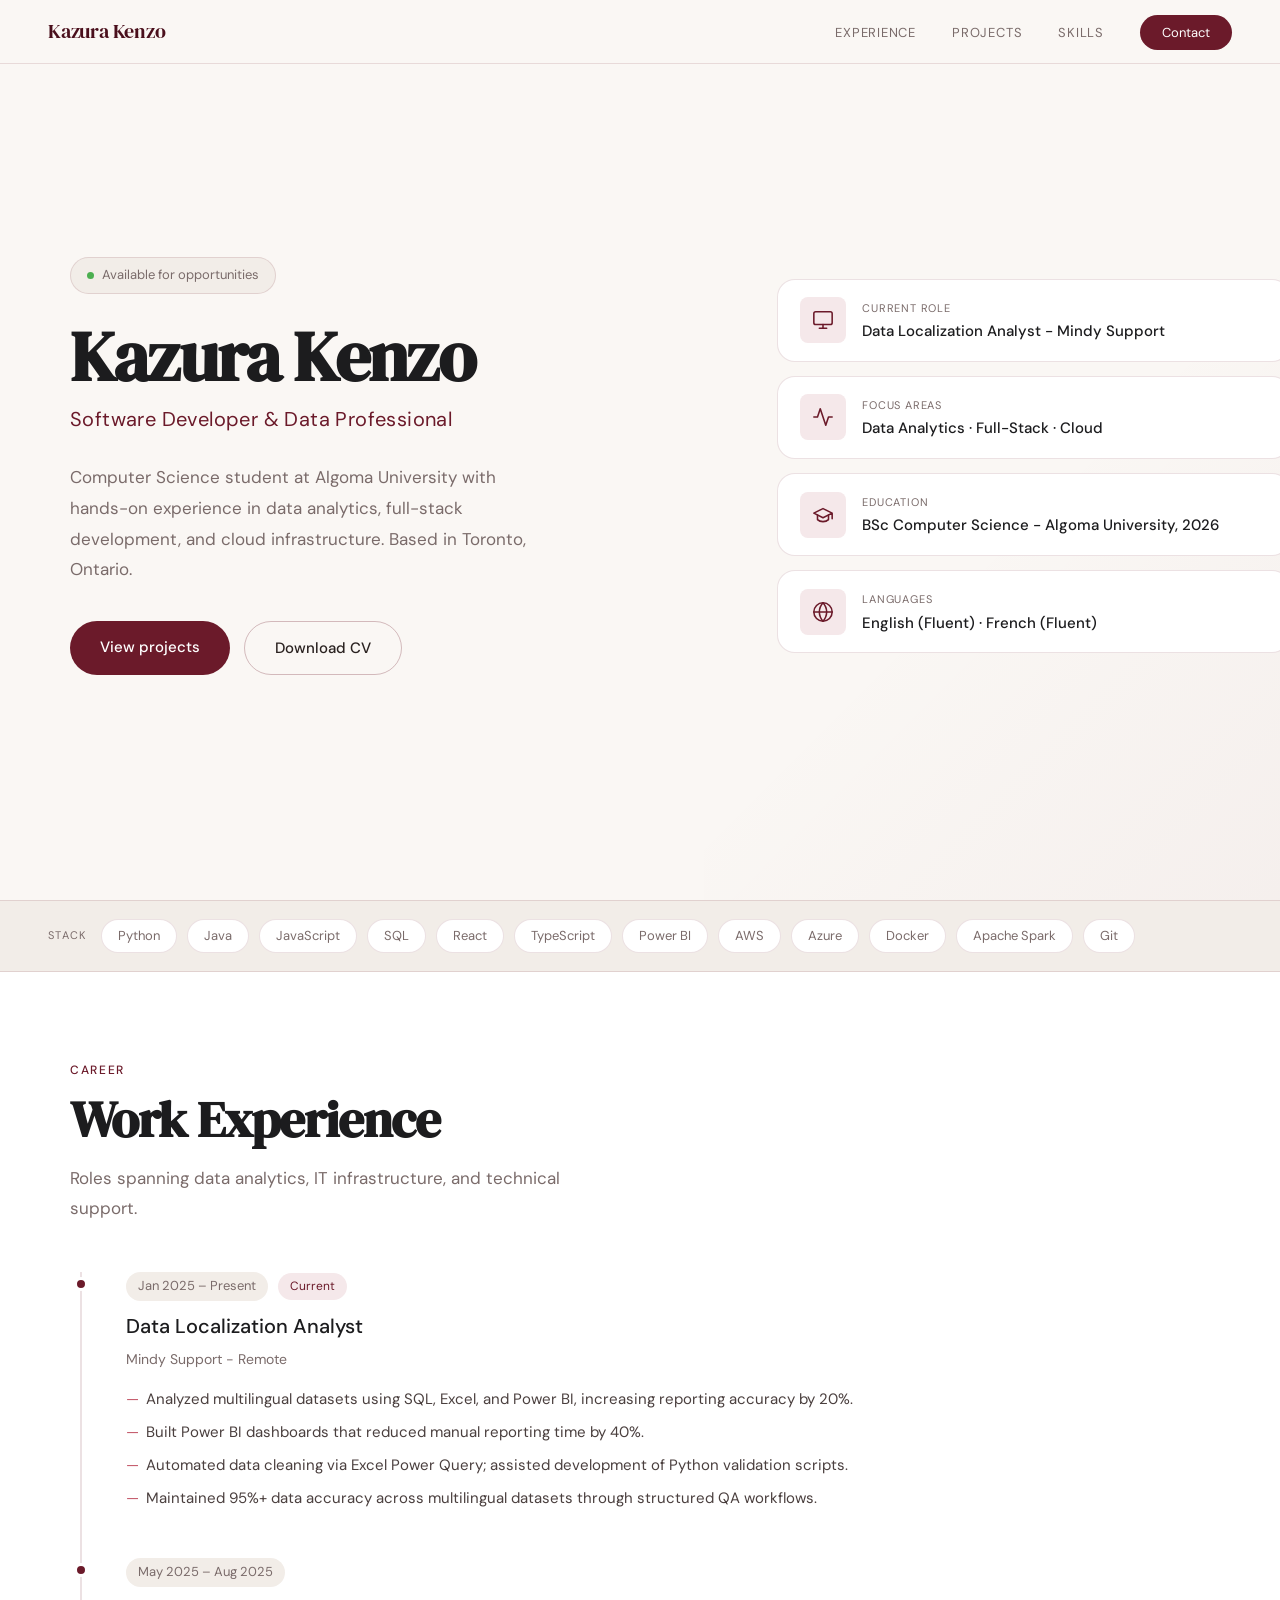
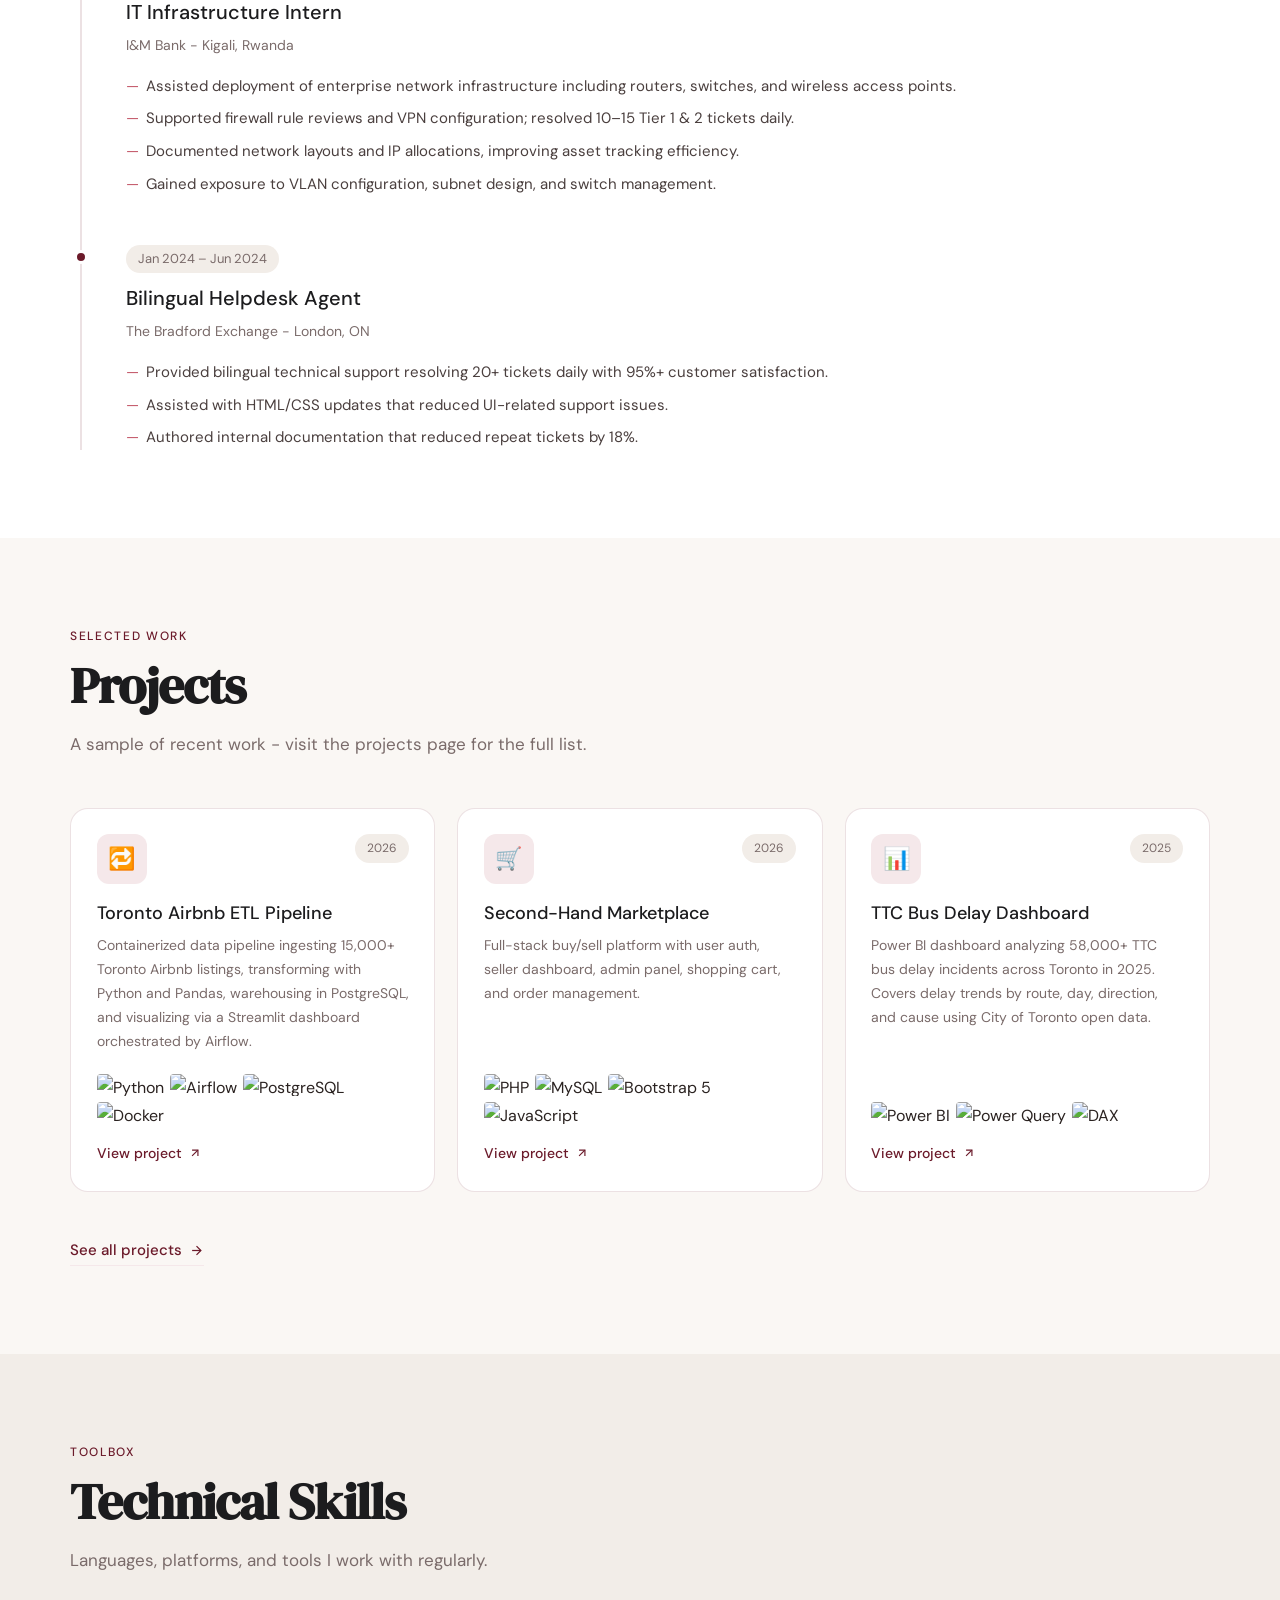
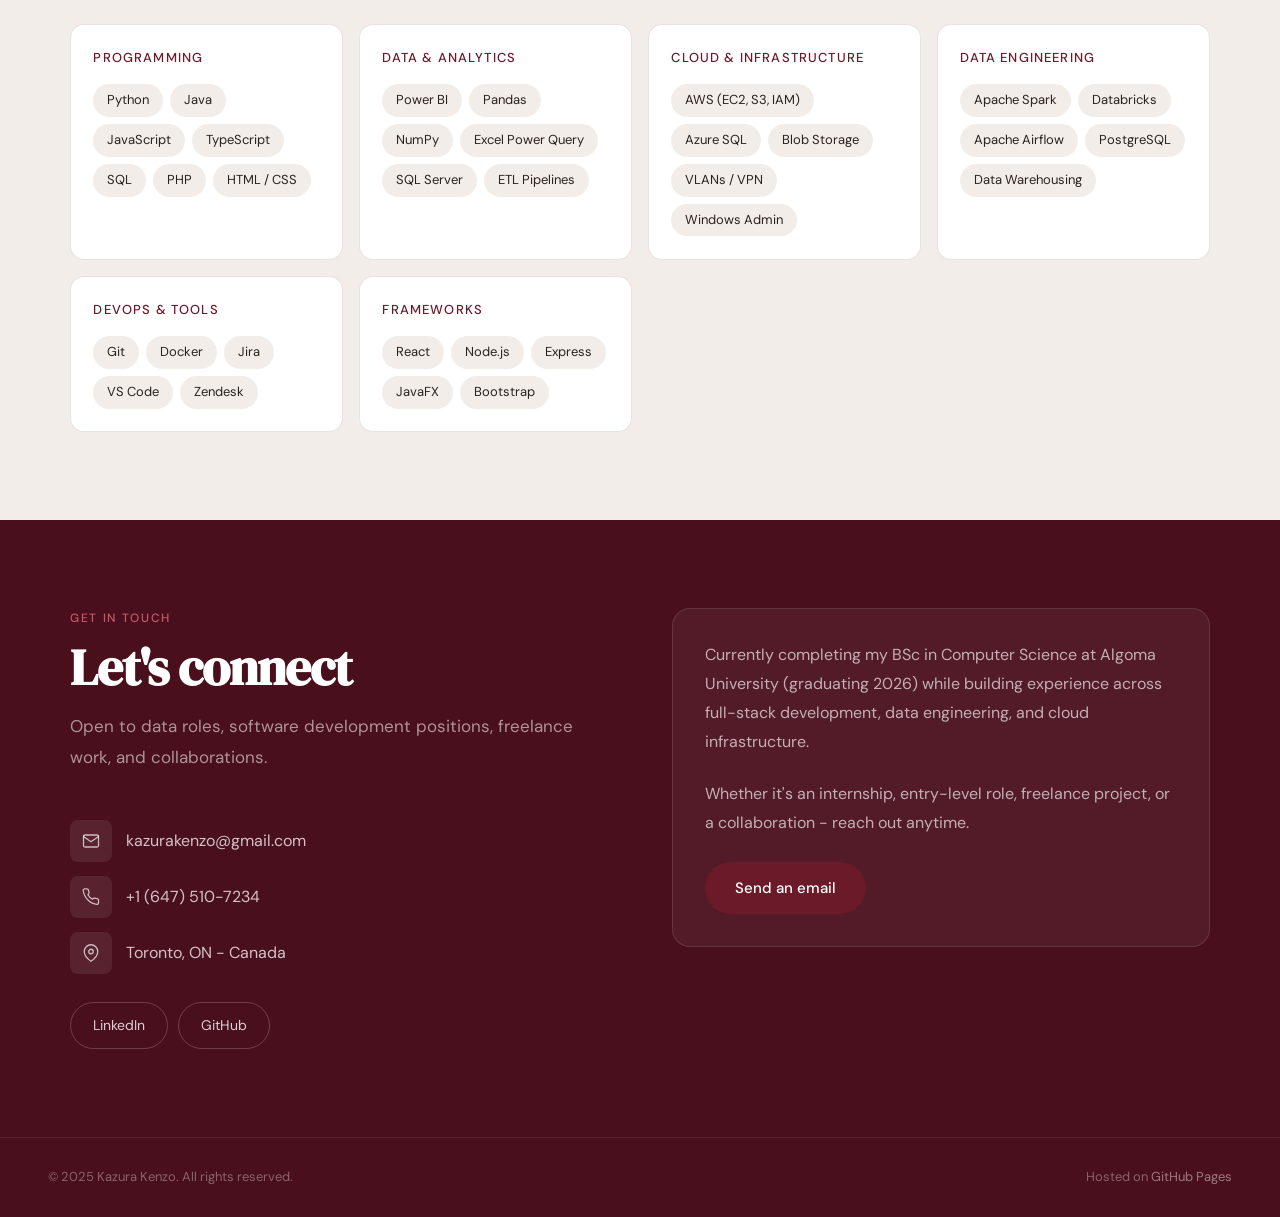
==== index.html @ 636c9576 "Update on Index and Projects" ====
<!DOCTYPE html>
<html lang="en">
<head>
  <meta charset="UTF-8" />
  <meta name="viewport" content="width=device-width, initial-scale=1.0" />
  <meta name="description" content="Kazura Kenzo - Software Developer and Data Professional based in Toronto." />
  <title>Kazura Kenzo</title>
  <link rel="icon" type="image/x-icon" href="favicon.ico" />
  <link rel="preconnect" href="https://fonts.googleapis.com" />
  <link rel="preconnect" href="https://fonts.gstatic.com" crossorigin />
  <link href="https://fonts.googleapis.com/css2?family=DM+Serif+Display:ital@0;1&family=DM+Sans:wght@300;400;500&display=swap" rel="stylesheet" />
  <link rel="stylesheet" href="assets/css/style.css" />
  <style>
    .badge-tags { display: flex; gap: 6px; flex-wrap: wrap; margin-bottom: 1.1rem; }
    .badge-tags img { height: 22px; border-radius: 4px; }
  </style>
</head>
<body>

  <!-- NAV -->
  <nav>
    <a href="index.html" class="nav-logo">Kazura Kenzo</a>
    <ul class="nav-links">
      <li><a href="#experience">Experience</a></li>
      <li><a href="projects.html">Projects</a></li>
      <li><a href="#skills">Skills</a></li>
      <li><a href="#contact" class="nav-cta">Contact</a></li>
    </ul>
  </nav>

  <!-- HERO -->
  <section id="hero">
    <div class="hero-bg-accent"></div>
    <div class="hero-grid">

      <div class="hero-left">
        <div class="hero-availability">
          <span class="hero-availability-dot"></span>
          Available for opportunities
        </div>

        <h1 class="hero-name">Kazura Kenzo</h1>
        <p class="hero-title-line">Software Developer &amp; Data Professional</p>

        <p class="hero-bio">
          Computer Science student at Algoma University with hands-on experience in
          data analytics, full-stack development, and cloud infrastructure.
          Based in Toronto, Ontario.
        </p>

        <div class="hero-actions">
          <a href="projects.html" class="btn btn-primary">View projects</a>
          <a href="assets/Kenzo's CV.pdf" class="btn btn-ghost" download>Download CV</a>
        </div>
      </div>

      <div class="hero-right">
        <div class="info-card fade-up">
          <div class="info-card-icon">
            <svg viewBox="0 0 24 24"><rect x="2" y="3" width="20" height="14" rx="2"/><line x1="8" y1="21" x2="16" y2="21"/><line x1="12" y1="17" x2="12" y2="21"/></svg>
          </div>
          <div>
            <div class="info-card-label">Current role</div>
            <div class="info-card-value">Data Localization Analyst - Mindy Support</div>
          </div>
        </div>

        <div class="info-card fade-up" style="transition-delay:0.1s">
          <div class="info-card-icon">
            <svg viewBox="0 0 24 24"><path d="M22 12h-4l-3 9L9 3l-3 9H2"/></svg>
          </div>
          <div>
            <div class="info-card-label">Focus areas</div>
            <div class="info-card-value">Data Analytics · Full-Stack · Cloud</div>
          </div>
        </div>

        <div class="info-card fade-up" style="transition-delay:0.2s">
          <div class="info-card-icon">
            <svg viewBox="0 0 24 24"><path d="M22 10v6M2 10l10-5 10 5-10 5z"/><path d="M6 12v5c3 3 9 3 12 0v-5"/></svg>
          </div>
          <div>
            <div class="info-card-label">Education</div>
            <div class="info-card-value">BSc Computer Science - Algoma University, 2026</div>
          </div>
        </div>

        <div class="info-card fade-up" style="transition-delay:0.3s">
          <div class="info-card-icon">
            <svg viewBox="0 0 24 24"><circle cx="12" cy="12" r="10"/><line x1="2" y1="12" x2="22" y2="12"/><path d="M12 2a15.3 15.3 0 0 1 4 10 15.3 15.3 0 0 1-4 10 15.3 15.3 0 0 1-4-10 15.3 15.3 0 0 1 4-10z"/></svg>
          </div>
          <div>
            <div class="info-card-label">Languages</div>
            <div class="info-card-value">English (Fluent) · French (Fluent)</div>
          </div>
        </div>
      </div>

    </div>
  </section>

  <!-- STACK STRIP -->
  <div class="stack-strip">
    <span class="strip-label">Stack</span>
    <span class="pill">Python</span>
    <span class="pill">Java</span>
    <span class="pill">JavaScript</span>
    <span class="pill">SQL</span>
    <span class="pill">React</span>
    <span class="pill">TypeScript</span>
    <span class="pill">Power BI</span>
    <span class="pill">AWS</span>
    <span class="pill">Azure</span>
    <span class="pill">Docker</span>
    <span class="pill">Apache Spark</span>
    <span class="pill">Git</span>
  </div>

  <!-- EXPERIENCE -->
  <section id="experience">
    <div class="section-inner">
      <div class="section-eyebrow fade-up">Career</div>
      <h2 class="section-heading fade-up">Work Experience</h2>
      <p class="section-sub fade-up">Roles spanning data analytics, IT infrastructure, and technical support.</p>

      <div class="exp-list">

        <div class="exp-item fade-up">
          <div class="exp-dot"></div>
          <div class="exp-meta">
            <span class="exp-date">Jan 2025 – Present</span>
            <span class="exp-badge">Current</span>
          </div>
          <div class="exp-role">Data Localization Analyst</div>
          <div class="exp-company">Mindy Support - Remote</div>
          <ul class="exp-bullets">
            <li>Analyzed multilingual datasets using SQL, Excel, and Power BI, increasing reporting accuracy by 20%.</li>
            <li>Built Power BI dashboards that reduced manual reporting time by 40%.</li>
            <li>Automated data cleaning via Excel Power Query; assisted development of Python validation scripts.</li>
            <li>Maintained 95%+ data accuracy across multilingual datasets through structured QA workflows.</li>
          </ul>
        </div>

        <div class="exp-item fade-up">
          <div class="exp-dot"></div>
          <div class="exp-meta">
            <span class="exp-date">May 2025 – Aug 2025</span>
          </div>
          <div class="exp-role">IT Infrastructure Intern</div>
          <div class="exp-company">I&amp;M Bank - Kigali, Rwanda</div>
          <ul class="exp-bullets">
            <li>Assisted deployment of enterprise network infrastructure including routers, switches, and wireless access points.</li>
            <li>Supported firewall rule reviews and VPN configuration; resolved 10–15 Tier 1 &amp; 2 tickets daily.</li>
            <li>Documented network layouts and IP allocations, improving asset tracking efficiency.</li>
            <li>Gained exposure to VLAN configuration, subnet design, and switch management.</li>
          </ul>
        </div>

        <div class="exp-item fade-up">
          <div class="exp-dot"></div>
          <div class="exp-meta">
            <span class="exp-date">Jan 2024 – Jun 2024</span>
          </div>
          <div class="exp-role">Bilingual Helpdesk Agent</div>
          <div class="exp-company">The Bradford Exchange - London, ON</div>
          <ul class="exp-bullets">
            <li>Provided bilingual technical support resolving 20+ tickets daily with 95%+ customer satisfaction.</li>
            <li>Assisted with HTML/CSS updates that reduced UI-related support issues.</li>
            <li>Authored internal documentation that reduced repeat tickets by 18%.</li>
          </ul>
        </div>

      </div>
    </div>
  </section>

  <!-- PROJECTS PREVIEW -->
  <section class="projects-preview">
    <div class="section-inner">
      <div class="section-eyebrow fade-up">Selected work</div>
      <h2 class="section-heading fade-up">Projects</h2>
      <p class="section-sub fade-up">A sample of recent work - visit the projects page for the full list.</p>

      <div class="projects-grid">

        <!-- ETL Pipeline -->
        <a href="projects.html#etl" class="project-card fade-up" style="transition-delay:0.04s">
          <div class="card-top">
            <div class="card-type-icon">🔁</div>
            <span class="card-date-badge">2026</span>
          </div>
          <div class="card-title">Toronto Airbnb ETL Pipeline</div>
          <div class="card-desc">Containerized data pipeline ingesting 15,000+ Toronto Airbnb listings, transforming with Python and Pandas, warehousing in PostgreSQL, and visualizing via a Streamlit dashboard orchestrated by Airflow.</div>
          <div class="badge-tags">
            <img src="https://img.shields.io/badge/Python-3776AB?style=flat-square&logo=python&logoColor=white" alt="Python"/>
            <img src="https://img.shields.io/badge/Airflow-017CEE?style=flat-square&logo=apacheairflow&logoColor=white" alt="Airflow"/>
            <img src="https://img.shields.io/badge/PostgreSQL-4169E1?style=flat-square&logo=postgresql&logoColor=white" alt="PostgreSQL"/>
            <img src="https://img.shields.io/badge/Docker-2496ED?style=flat-square&logo=docker&logoColor=white" alt="Docker"/>
          </div>
          <span class="card-link">View project <svg viewBox="0 0 24 24"><line x1="7" y1="17" x2="17" y2="7"/><polyline points="7 7 17 7 17 17"/></svg></span>
        </a>

        <!-- Second-Hand Marketplace -->
        <a href="projects.html#marketplace" class="project-card fade-up" style="transition-delay:0.12s">
          <div class="card-top">
            <div class="card-type-icon">🛒</div>
            <span class="card-date-badge">2026</span>
          </div>
          <div class="card-title">Second-Hand Marketplace</div>
          <div class="card-desc">Full-stack buy/sell platform with user auth, seller dashboard, admin panel, shopping cart, and order management.</div>
          <div class="badge-tags">
            <img src="https://img.shields.io/badge/PHP-777BB4?style=flat-square&logo=php&logoColor=white" alt="PHP"/>
            <img src="https://img.shields.io/badge/MySQL-4479A1?style=flat-square&logo=mysql&logoColor=white" alt="MySQL"/>
            <img src="https://img.shields.io/badge/Bootstrap%205-7952B3?style=flat-square&logo=bootstrap&logoColor=white" alt="Bootstrap 5"/>
            <img src="https://img.shields.io/badge/JavaScript-F7DF1E?style=flat-square&logo=javascript&logoColor=black" alt="JavaScript"/>
          </div>
          <span class="card-link">View project <svg viewBox="0 0 24 24"><line x1="7" y1="17" x2="17" y2="7"/><polyline points="7 7 17 7 17 17"/></svg></span>
        </a>

                <!-- TTC Bus Delay Dashboard -->
        <a href="projects.html#ttc" class="project-card fade-up" style="transition-delay:0.08s">
          <div class="card-top">
            <div class="card-type-icon">📊</div>
            <span class="card-date-badge">2025</span>
          </div>
          <div class="card-title">TTC Bus Delay Dashboard</div>
          <div class="card-desc">Power BI dashboard analyzing 58,000+ TTC bus delay incidents across Toronto in 2025. Covers delay trends by route, day, direction, and cause using City of Toronto open data.</div>
          <div class="badge-tags">
            <img src="https://img.shields.io/badge/Power%20BI-F2C811?style=flat-square&logo=powerbi&logoColor=black" alt="Power BI"/>
            <img src="https://img.shields.io/badge/Power%20Query-285192?style=flat-square&logo=microsoft&logoColor=white" alt="Power Query"/>
            <img src="https://img.shields.io/badge/DAX-F2C811?style=flat-square&logo=powerbi&logoColor=black" alt="DAX"/>
          </div>
          <span class="card-link">View project <svg viewBox="0 0 24 24"><line x1="7" y1="17" x2="17" y2="7"/><polyline points="7 7 17 7 17 17"/></svg></span>
        </a>

      </div>

      <div class="projects-see-all fade-up">
        <a href="projects.html">
          See all projects
          <svg viewBox="0 0 24 24"><line x1="5" y1="12" x2="19" y2="12"/><polyline points="12 5 19 12 12 19"/></svg>
        </a>
      </div>
    </div>
  </section>

  <!-- SKILLS -->
  <section id="skills">
    <div class="section-inner">
      <div class="section-eyebrow fade-up">Toolbox</div>
      <h2 class="section-heading fade-up">Technical Skills</h2>
      <p class="section-sub fade-up">Languages, platforms, and tools I work with regularly.</p>

      <div class="skills-grid">

        <div class="skill-group fade-up">
          <div class="skill-group-title">Programming</div>
          <div class="skill-items">
            <span class="skill-item">Python</span>
            <span class="skill-item">Java</span>
            <span class="skill-item">JavaScript</span>
            <span class="skill-item">TypeScript</span>
            <span class="skill-item">SQL</span>
            <span class="skill-item">PHP</span>
            <span class="skill-item">HTML / CSS</span>
          </div>
        </div>

        <div class="skill-group fade-up" style="transition-delay:0.05s">
          <div class="skill-group-title">Data &amp; Analytics</div>
          <div class="skill-items">
            <span class="skill-item">Power BI</span>
            <span class="skill-item">Pandas</span>
            <span class="skill-item">NumPy</span>
            <span class="skill-item">Excel Power Query</span>
            <span class="skill-item">SQL Server</span>
            <span class="skill-item">ETL Pipelines</span>
          </div>
        </div>

        <div class="skill-group fade-up" style="transition-delay:0.1s">
          <div class="skill-group-title">Cloud &amp; Infrastructure</div>
          <div class="skill-items">
            <span class="skill-item">AWS (EC2, S3, IAM)</span>
            <span class="skill-item">Azure SQL</span>
            <span class="skill-item">Blob Storage</span>
            <span class="skill-item">VLANs / VPN</span>
            <span class="skill-item">Windows Admin</span>
          </div>
        </div>

        <div class="skill-group fade-up" style="transition-delay:0.15s">
          <div class="skill-group-title">Data Engineering</div>
          <div class="skill-items">
            <span class="skill-item">Apache Spark</span>
            <span class="skill-item">Databricks</span>
            <span class="skill-item">Apache Airflow</span>
            <span class="skill-item">PostgreSQL</span>
            <span class="skill-item">Data Warehousing</span>
          </div>
        </div>

        <div class="skill-group fade-up" style="transition-delay:0.2s">
          <div class="skill-group-title">DevOps &amp; Tools</div>
          <div class="skill-items">
            <span class="skill-item">Git</span>
            <span class="skill-item">Docker</span>
            <span class="skill-item">Jira</span>
            <span class="skill-item">VS Code</span>
            <span class="skill-item">Zendesk</span>
          </div>
        </div>

        <div class="skill-group fade-up" style="transition-delay:0.25s">
          <div class="skill-group-title">Frameworks</div>
          <div class="skill-items">
            <span class="skill-item">React</span>
            <span class="skill-item">Node.js</span>
            <span class="skill-item">Express</span>
            <span class="skill-item">JavaFX</span>
            <span class="skill-item">Bootstrap</span>
          </div>
        </div>

      </div>
    </div>
  </section>

  <!-- CONTACT -->
  <section id="contact">
    <div class="section-inner">
      <div class="contact-grid">

        <div>
          <div class="section-eyebrow fade-up">Get in touch</div>
          <h2 class="section-heading fade-up">Let's connect</h2>
          <p class="section-sub fade-up">Open to data roles, software development positions, freelance work, and collaborations.</p>

          <div class="contact-details">
            <div class="contact-row fade-up">
              <div class="contact-icon">
                <svg viewBox="0 0 24 24"><path d="M4 4h16c1.1 0 2 .9 2 2v12c0 1.1-.9 2-2 2H4c-1.1 0-2-.9-2-2V6c0-1.1.9-2 2-2z"/><polyline points="22,6 12,13 2,6"/></svg>
              </div>
              <a href="mailto:kazurakenzo@gmail.com" class="contact-link contact-text">kazurakenzo@gmail.com</a>
            </div>
            <div class="contact-row fade-up">
              <div class="contact-icon">
                <svg viewBox="0 0 24 24"><path d="M22 16.92v3a2 2 0 0 1-2.18 2 19.79 19.79 0 0 1-8.63-3.07A19.5 19.5 0 0 1 4.69 12 19.79 19.79 0 0 1 1.63 3.38a2 2 0 0 1 1.99-2.18h3a2 2 0 0 1 2 1.72c.127.96.361 1.903.7 2.81a2 2 0 0 1-.45 2.11L7.91 8.96a16 16 0 0 0 6 6l.96-.96a2 2 0 0 1 2.11-.45c.907.339 1.85.573 2.81.7A2 2 0 0 1 22 16.92z"/></svg>
              </div>
              <span class="contact-text">+1 (647) 510-7234</span>
            </div>
            <div class="contact-row fade-up">
              <div class="contact-icon">
                <svg viewBox="0 0 24 24"><path d="M21 10c0 7-9 13-9 13s-9-6-9-13a9 9 0 0 1 18 0z"/><circle cx="12" cy="10" r="3"/></svg>
              </div>
              <span class="contact-text">Toronto, ON - Canada</span>
            </div>
          </div>

          <div class="social-links">
            <a href="https://www.linkedin.com/in/kazura-kenzo-108b56247/" class="social-btn" target="_blank" rel="noopener">LinkedIn</a>
            <a href="https://github.com/kenzokaz" class="social-btn" target="_blank" rel="noopener">GitHub</a>
          </div>
        </div>

        <div class="contact-note fade-up">
          <p>Currently completing my BSc in Computer Science at Algoma University (graduating 2026) while building experience across full-stack development, data engineering, and cloud infrastructure.</p>
          <p>Whether it's an internship, entry-level role, freelance project, or a collaboration - reach out anytime.</p>
          <a href="mailto:kazurakenzo@gmail.com" class="btn btn-primary">Send an email</a>
        </div>

      </div>
    </div>
  </section>

  <!-- FOOTER -->
  <footer>
    <p>&copy; 2025 Kazura Kenzo. All rights reserved.</p>
    <p>Hosted on <a href="https://pages.github.com" target="_blank" rel="noopener">GitHub Pages</a></p>
  </footer>

  <script src="assets/js/main.js"></script>
</body>
</html>
---- assets/css/style.css ----
/* ============================================================
   KENZO PORTFOLIO — style.css
   Author: Kazura Kenzo
   ============================================================ */

*, *::before, *::after { box-sizing: border-box; margin: 0; padding: 0; }

:root {
  --burgundy:       #6B1A2A;
  --burgundy-dark:  #4A0F1C;
  --burgundy-mid:   #8B2035;
  --burgundy-light: #C4596A;
  --burgundy-pale:  #F5E8EA;
  --cream:          #FAF7F4;
  --offwhite:       #F2EDE8;
  --charcoal:       #1C1C1E;
  --text:           #2A2220;
  --muted:          #7A6B6A;
  --border:         rgba(107, 26, 42, 0.13);

  --font-display: 'DM Serif Display', Georgia, serif;
  --font-body:    'DM Sans', sans-serif;

  --radius-sm:  8px;
  --radius-md:  14px;
  --radius-lg:  18px;
  --radius-xl:  32px;
  --transition: 0.2s ease;
}

html { scroll-behavior: smooth; }

body {
  font-family: var(--font-body);
  background: var(--cream);
  color: var(--text);
  font-size: 16px;
  line-height: 1.75;
  overflow-x: hidden;
}

h1, h2, h3 {
  font-family: var(--font-display);
  letter-spacing: -0.02em;
  line-height: 1.1;
  color: var(--charcoal);
}

a { color: inherit; text-decoration: none; }

/* ── UTILITIES ── */
.section-inner { max-width: 1140px; margin: 0 auto; }

.section-eyebrow {
  font-family: var(--font-body);
  font-size: 12px;
  text-transform: uppercase;
  letter-spacing: 0.14em;
  color: var(--burgundy);
  font-weight: 500;
  margin-bottom: 0.6rem;
}

.section-heading {
  font-size: clamp(32px, 4vw, 52px);
  margin-bottom: 1rem;
}

.section-sub {
  font-size: 17px;
  color: var(--muted);
  max-width: 560px;
  line-height: 1.8;
  margin-bottom: 3rem;
}

.btn {
  display: inline-block;
  padding: 13px 30px;
  border-radius: var(--radius-xl);
  font-size: 15px;
  font-weight: 500;
  font-family: var(--font-body);
  text-decoration: none;
  border: none;
  cursor: pointer;
  transition: all var(--transition);
}

.btn-primary { background: var(--burgundy); color: #fff; }
.btn-primary:hover { background: var(--burgundy-dark); transform: translateY(-1px); }

.btn-ghost {
  background: transparent;
  color: var(--text);
  border: 1px solid rgba(107, 26, 42, 0.28);
}
.btn-ghost:hover { border-color: var(--burgundy-light); color: var(--burgundy); }

/* ── ANIMATIONS ── */
.fade-up {
  opacity: 0;
  transform: translateY(22px);
  transition: opacity 0.55s ease, transform 0.55s ease;
}
.fade-up.visible { opacity: 1; transform: translateY(0); }

/* ══════════════════════════════
   NAV  (all pages)
══════════════════════════════ */
nav {
  position: fixed;
  top: 0; left: 0; right: 0;
  z-index: 100;
  background: rgba(250, 247, 244, 0.94);
  backdrop-filter: blur(14px);
  -webkit-backdrop-filter: blur(14px);
  border-bottom: 1px solid var(--border);
  display: flex;
  align-items: center;
  justify-content: space-between;
  padding: 0 3rem;
  height: 64px;
}

.nav-logo {
  font-family: var(--font-display);
  font-size: 20px;
  color: var(--burgundy-dark);
  letter-spacing: -0.01em;
}

.nav-links {
  display: flex;
  gap: 2.25rem;
  list-style: none;
  align-items: center;
}

.nav-links a {
  font-size: 13px;
  color: var(--muted);
  letter-spacing: 0.06em;
  text-transform: uppercase;
  transition: color var(--transition);
}
.nav-links a:hover,
.nav-links a.active { color: var(--burgundy); }

.nav-cta {
  font-size: 13px !important;
  padding: 9px 22px;
  background: var(--burgundy);
  color: #fff !important;
  border-radius: var(--radius-xl);
  text-transform: none !important;
  letter-spacing: 0 !important;
}
.nav-cta:hover { background: var(--burgundy-dark) !important; }

/* ══════════════════════════════
   FOOTER  (all pages)
══════════════════════════════ */
footer {
  background: var(--burgundy-dark);
  border-top: 1px solid rgba(255,255,255,0.08);
  padding: 1.75rem 3rem;
  display: flex;
  justify-content: space-between;
  align-items: center;
}
footer p { font-size: 13px; color: rgba(255,255,255,0.35); }
footer a { color: rgba(255,255,255,0.45); }
footer a:hover { color: rgba(255,255,255,0.75); }

/* ══════════════════════════════
   HERO  (index.html)
══════════════════════════════ */
#hero {
  min-height: 100vh;
  display: flex;
  flex-direction: column;
  justify-content: center;
  padding: 7rem 3rem 5rem;
  position: relative;
  overflow: hidden;
}

.hero-bg-accent {
  position: absolute;
  top: 0; right: 0;
  width: 45%;
  height: 100%;
  background: linear-gradient(135deg, transparent 55%, rgba(107,26,42,0.035) 100%);
  pointer-events: none;
}

.hero-grid {
  display: grid;
  grid-template-columns: 55% 45%;
  gap: 5rem;
  max-width: 1140px;
  margin: 0 auto;
  align-items: center;
  width: 100%;
}

.hero-availability {
  display: inline-flex;
  align-items: center;
  gap: 8px;
  background: var(--offwhite);
  color: var(--muted);
  font-size: 13px;
  padding: 6px 16px;
  border-radius: var(--radius-xl);
  border: 1px solid var(--border);
  margin-bottom: 1.75rem;
}

.hero-availability-dot {
  width: 7px; height: 7px;
  border-radius: 50%;
  background: #4CAF50;
  animation: blink 2.5s infinite;
}

@keyframes blink {
  0%, 100% { opacity: 1; }
  50%       { opacity: 0.4; }
}

.hero-name {
  font-family: var(--font-display);
  font-size: clamp(46px, 5.5vw, 78px);
  color: var(--charcoal);
  line-height: 1.0;
  letter-spacing: -0.025em;
  margin-bottom: 0.6rem;
}

.hero-title-line {
  font-family: var(--font-body);
  font-size: clamp(16px, 1.6vw, 20px);
  font-weight: 400;
  color: var(--burgundy);
  letter-spacing: 0.02em;
  margin-bottom: 1.6rem;
}

.hero-bio {
  font-size: 17px;
  color: var(--muted);
  max-width: 460px;
  line-height: 1.8;
  margin-bottom: 2.25rem;
}

.hero-actions { display: flex; gap: 14px; flex-wrap: wrap; }

/* right cards */
.hero-right { display: flex; flex-direction: column; gap: 14px; }

.info-card {
  background: #fff;
  border: 1px solid var(--border);
  border-radius: var(--radius-lg);
  padding: 1.1rem 1.4rem;
  display: flex;
  align-items: center;
  gap: 16px;
}

.info-card-icon {
  width: 46px; height: 46px;
  border-radius: var(--radius-sm);
  background: var(--burgundy-pale);
  display: flex; align-items: center; justify-content: center;
  flex-shrink: 0;
}

.info-card-icon svg {
  width: 22px; height: 22px;
  stroke: var(--burgundy); fill: none;
  stroke-width: 1.7; stroke-linecap: round; stroke-linejoin: round;
}

.info-card-label {
  font-size: 11px;
  color: var(--muted);
  text-transform: uppercase;
  letter-spacing: 0.07em;
  margin-bottom: 4px;
}

.info-card-value {
  font-size: 15px;
  font-weight: 500;
  color: var(--charcoal);
  line-height: 1.3;
}

/* ══════════════════════════════
   STACK STRIP  (index.html)
══════════════════════════════ */
.stack-strip {
  background: var(--offwhite);
  border-top: 1px solid var(--border);
  border-bottom: 1px solid var(--border);
  padding: 1.1rem 3rem;
  display: flex;
  align-items: center;
  gap: 10px;
  flex-wrap: wrap;
}

.strip-label {
  font-size: 11px;
  text-transform: uppercase;
  letter-spacing: 0.12em;
  color: var(--muted);
  margin-right: 4px;
  flex-shrink: 0;
}

.pill {
  background: #fff;
  border: 1px solid var(--border);
  border-radius: var(--radius-xl);
  padding: 5px 16px;
  font-size: 13px;
  color: var(--muted);
  white-space: nowrap;
}

/* ══════════════════════════════
   SECTIONS  (shared)
══════════════════════════════ */
section { padding: 5.5rem 3rem; }

/* ══════════════════════════════
   EXPERIENCE  (index.html)
══════════════════════════════ */
#experience { background: #fff; }

.exp-list {
  border-left: 2px solid var(--border);
  margin-left: 10px;
  display: flex;
  flex-direction: column;
}

.exp-item {
  position: relative;
  padding: 0 0 3rem 2.75rem;
}
.exp-item:last-child { padding-bottom: 0; }

.exp-dot {
  position: absolute;
  left: -8px; top: 5px;
  width: 14px; height: 14px;
  border-radius: 50%;
  background: var(--burgundy);
  border: 3px solid #fff;
}

.exp-meta {
  display: flex;
  align-items: center;
  gap: 10px;
  margin-bottom: 0.5rem;
  flex-wrap: wrap;
}

.exp-date {
  font-size: 13px;
  color: var(--muted);
  background: var(--offwhite);
  padding: 3px 12px;
  border-radius: 20px;
}

.exp-badge {
  font-size: 12px;
  color: var(--burgundy);
  background: var(--burgundy-pale);
  padding: 3px 12px;
  border-radius: 20px;
}

.exp-role {
  font-size: 20px;
  font-weight: 500;
  color: var(--charcoal);
  margin-bottom: 3px;
  font-family: var(--font-body);
}

.exp-company {
  font-size: 14px;
  color: var(--muted);
  margin-bottom: 1rem;
}

.exp-bullets { list-style: none; display: flex; flex-direction: column; gap: 8px; }

.exp-bullets li {
  font-size: 15px;
  color: #4A3F3E;
  padding-left: 1.25rem;
  position: relative;
  line-height: 1.65;
}

.exp-bullets li::before {
  content: '—';
  position: absolute;
  left: 0;
  color: var(--burgundy-light);
}

/* ══════════════════════════════
   PROJECT CARDS  (both pages)
══════════════════════════════ */
.projects-grid {
  display: grid;
  grid-template-columns: repeat(auto-fill, minmax(320px, 1fr));
  gap: 22px;
}

.project-card {
  background: #fff;
  border: 1px solid var(--border);
  border-radius: var(--radius-lg);
  padding: 1.6rem;
  display: flex;
  flex-direction: column;
  transition: box-shadow var(--transition), transform var(--transition);
  text-decoration: none;
  color: inherit;
}

.project-card:hover {
  transform: translateY(-3px);
  box-shadow: 0 14px 36px rgba(107,26,42,0.09);
}

.card-top {
  display: flex;
  justify-content: space-between;
  align-items: flex-start;
  margin-bottom: 1.1rem;
}

.card-type-icon {
  width: 50px; height: 50px;
  border-radius: 12px;
  background: var(--burgundy-pale);
  display: flex; align-items: center; justify-content: center;
  font-size: 22px;
}

.card-date-badge {
  font-size: 12px;
  color: var(--muted);
  background: var(--offwhite);
  padding: 4px 12px;
  border-radius: 20px;
}

.card-title {
  font-size: 18px;
  font-weight: 500;
  color: var(--charcoal);
  margin-bottom: 0.5rem;
  line-height: 1.3;
}

.card-desc {
  font-size: 14px;
  color: var(--muted);
  line-height: 1.72;
  margin-bottom: 1.25rem;
  flex: 1;
}

.card-tags { display: flex; gap: 7px; flex-wrap: wrap; margin-bottom: 1.1rem; }

.tag {
  font-size: 12px;
  padding: 4px 12px;
  border-radius: 20px;
  background: var(--offwhite);
  color: var(--muted);
  border: 1px solid var(--border);
}

.card-link {
  display: flex;
  align-items: center;
  gap: 6px;
  font-size: 14px;
  color: var(--burgundy);
  font-weight: 500;
  margin-top: auto;
}

.card-link svg {
  width: 14px; height: 14px;
  stroke: var(--burgundy); fill: none; stroke-width: 2;
}

/* index preview "see all" */
.projects-preview { background: var(--cream); }

.projects-see-all {
  margin-top: 2.75rem;
}

.projects-see-all a {
  display: inline-flex;
  align-items: center;
  gap: 7px;
  font-size: 15px;
  color: var(--burgundy);
  font-weight: 500;
  border-bottom: 1px solid var(--burgundy-pale);
  padding-bottom: 2px;
  transition: border-color var(--transition);
}
.projects-see-all a:hover { border-color: var(--burgundy); }
.projects-see-all a svg { width: 15px; height: 15px; stroke: var(--burgundy); fill: none; stroke-width: 2; }

/* ══════════════════════════════
   SKILLS  (index.html)
══════════════════════════════ */
#skills { background: var(--offwhite); }

.skills-grid {
  display: grid;
  grid-template-columns: repeat(auto-fill, minmax(230px, 1fr));
  gap: 16px;
}

.skill-group {
  background: #fff;
  border: 1px solid var(--border);
  border-radius: var(--radius-md);
  padding: 1.4rem;
}

.skill-group-title {
  font-size: 13px;
  text-transform: uppercase;
  letter-spacing: 0.09em;
  color: var(--burgundy);
  font-weight: 500;
  margin-bottom: 0.9rem;
}

.skill-items { display: flex; flex-wrap: wrap; gap: 7px; }

.skill-item {
  font-size: 13px;
  padding: 5px 14px;
  background: var(--offwhite);
  border-radius: 20px;
  color: var(--text);
}

/* ══════════════════════════════
   CONTACT  (index.html)
══════════════════════════════ */
#contact { background: var(--burgundy-dark); }

#contact .section-eyebrow { color: var(--burgundy-light); }
#contact .section-heading  { color: #fff; }
#contact .section-sub      { color: rgba(255,255,255,0.55); }

.contact-grid {
  display: grid;
  grid-template-columns: 1fr 1fr;
  gap: 4rem;
  align-items: start;
}

.contact-details { display: flex; flex-direction: column; gap: 14px; }

.contact-row { display: flex; align-items: center; gap: 14px; }

.contact-icon {
  width: 42px; height: 42px;
  border-radius: var(--radius-sm);
  background: rgba(255,255,255,0.08);
  display: flex; align-items: center; justify-content: center;
  flex-shrink: 0;
}

.contact-icon svg {
  width: 18px; height: 18px;
  stroke: rgba(255,255,255,0.7); fill: none;
  stroke-width: 1.7; stroke-linecap: round; stroke-linejoin: round;
}

.contact-text { font-size: 16px; color: rgba(255,255,255,0.75); }
.contact-link { color: rgba(255,255,255,0.75); }
.contact-link:hover { color: #fff; }

.social-links { display: flex; gap: 10px; margin-top: 1.75rem; flex-wrap: wrap; }

.social-btn {
  display: inline-block;
  padding: 10px 22px;
  border-radius: var(--radius-xl);
  font-size: 14px;
  border: 1px solid rgba(255,255,255,0.2);
  color: rgba(255,255,255,0.8);
  transition: all var(--transition);
}
.social-btn:hover {
  background: rgba(255,255,255,0.1);
  border-color: rgba(255,255,255,0.45);
  color: #fff;
}

.contact-note {
  background: rgba(255,255,255,0.05);
  border: 1px solid rgba(255,255,255,0.11);
  border-radius: var(--radius-lg);
  padding: 2rem;
}
.contact-note p {
  font-size: 16px;
  color: rgba(255,255,255,0.65);
  line-height: 1.8;
  margin-bottom: 1.5rem;
}

/* ══════════════════════════════
   PROJECTS PAGE  (projects.html)
══════════════════════════════ */
.page-hero {
  padding: 8.5rem 3rem 3.5rem;
  background: var(--cream);
  border-bottom: 1px solid var(--border);
}

.page-hero-inner { max-width: 1140px; margin: 0 auto; }

.page-hero h1 {
  font-size: clamp(40px, 5vw, 66px);
  margin-bottom: 1rem;
}

.page-hero p {
  font-size: 18px;
  color: var(--muted);
  max-width: 580px;
  line-height: 1.8;
}

/* filter bar */
.filter-bar {
  background: var(--offwhite);
  border-bottom: 1px solid var(--border);
  padding: 1.1rem 3rem;
  display: flex;
  align-items: center;
  gap: 10px;
  flex-wrap: wrap;
}

.filter-label {
  font-size: 12px;
  text-transform: uppercase;
  letter-spacing: 0.1em;
  color: var(--muted);
  margin-right: 4px;
}

.filter-btn {
  font-size: 13px;
  padding: 7px 20px;
  border-radius: var(--radius-xl);
  background: #fff;
  border: 1px solid var(--border);
  color: var(--muted);
  cursor: pointer;
  font-family: var(--font-body);
  transition: all var(--transition);
}

.filter-btn:hover,
.filter-btn.active {
  background: var(--burgundy);
  border-color: var(--burgundy);
  color: #fff;
}

.projects-page-body {
  padding: 3.5rem 3rem 5.5rem;
}

.projects-all-grid {
  display: grid;
  grid-template-columns: repeat(auto-fill, minmax(340px, 1fr));
  gap: 24px;
  max-width: 1140px;
  margin: 0 auto;
}

/* featured wide card */
.project-card-featured {
  grid-column: span 2;
  background: #fff;
  border: 1px solid var(--border);
  border-radius: var(--radius-lg);
  padding: 2.25rem;
  display: grid;
  grid-template-columns: 1fr 1fr;
  gap: 3rem;
  align-items: start;
  text-decoration: none;
  color: inherit;
  transition: box-shadow var(--transition), transform var(--transition);
}
.project-card-featured:hover {
  transform: translateY(-3px);
  box-shadow: 0 14px 36px rgba(107,26,42,0.09);
}

.featured-badge {
  display: inline-block;
  font-size: 12px;
  color: var(--burgundy);
  background: var(--burgundy-pale);
  padding: 4px 14px;
  border-radius: 20px;
  margin-bottom: 1rem;
}

.featured-title {
  font-size: 28px;
  font-weight: 500;
  color: var(--charcoal);
  margin-bottom: 0.6rem;
  line-height: 1.2;
  font-family: var(--font-body);
}

.featured-desc {
  font-size: 15px;
  color: var(--muted);
  line-height: 1.8;
  margin-bottom: 1.25rem;
}

.featured-link {
  display: inline-flex;
  align-items: center;
  gap: 7px;
  font-size: 15px;
  color: var(--burgundy);
  font-weight: 500;
}
.featured-link svg { width: 15px; height: 15px; stroke: var(--burgundy); fill: none; stroke-width: 2; }

.featured-detail-label {
  font-size: 11px;
  text-transform: uppercase;
  letter-spacing: 0.1em;
  color: var(--muted);
  margin-bottom: 0.4rem;
}

.featured-detail-value {
  font-size: 14px;
  color: var(--text);
  margin-bottom: 1.5rem;
  line-height: 1.65;
}

/* hidden card (filter) */
.project-card[hidden],
.project-card-featured[hidden] { display: none; }

/* ══════════════════════════════
   RESPONSIVE
══════════════════════════════ */
@media (max-width: 900px) {
  nav { padding: 0 1.5rem; height: 58px; }
  .nav-links li:not(:last-child) { display: none; }

  section { padding: 4rem 1.5rem; }
  .stack-strip, .filter-bar { padding: 1rem 1.5rem; }

  .hero-grid { grid-template-columns: 1fr; gap: 2.5rem; }
  .hero-right { display: none; }

  .contact-grid { grid-template-columns: 1fr; gap: 3rem; }

  .project-card-featured { grid-column: span 1; grid-template-columns: 1fr; }
  .projects-all-grid { grid-template-columns: 1fr; }

  .page-hero { padding: 7.5rem 1.5rem 3rem; }
  .projects-page-body { padding: 2.5rem 1.5rem 4rem; }

  footer { flex-direction: column; gap: 8px; text-align: center; padding: 1.5rem; }
}
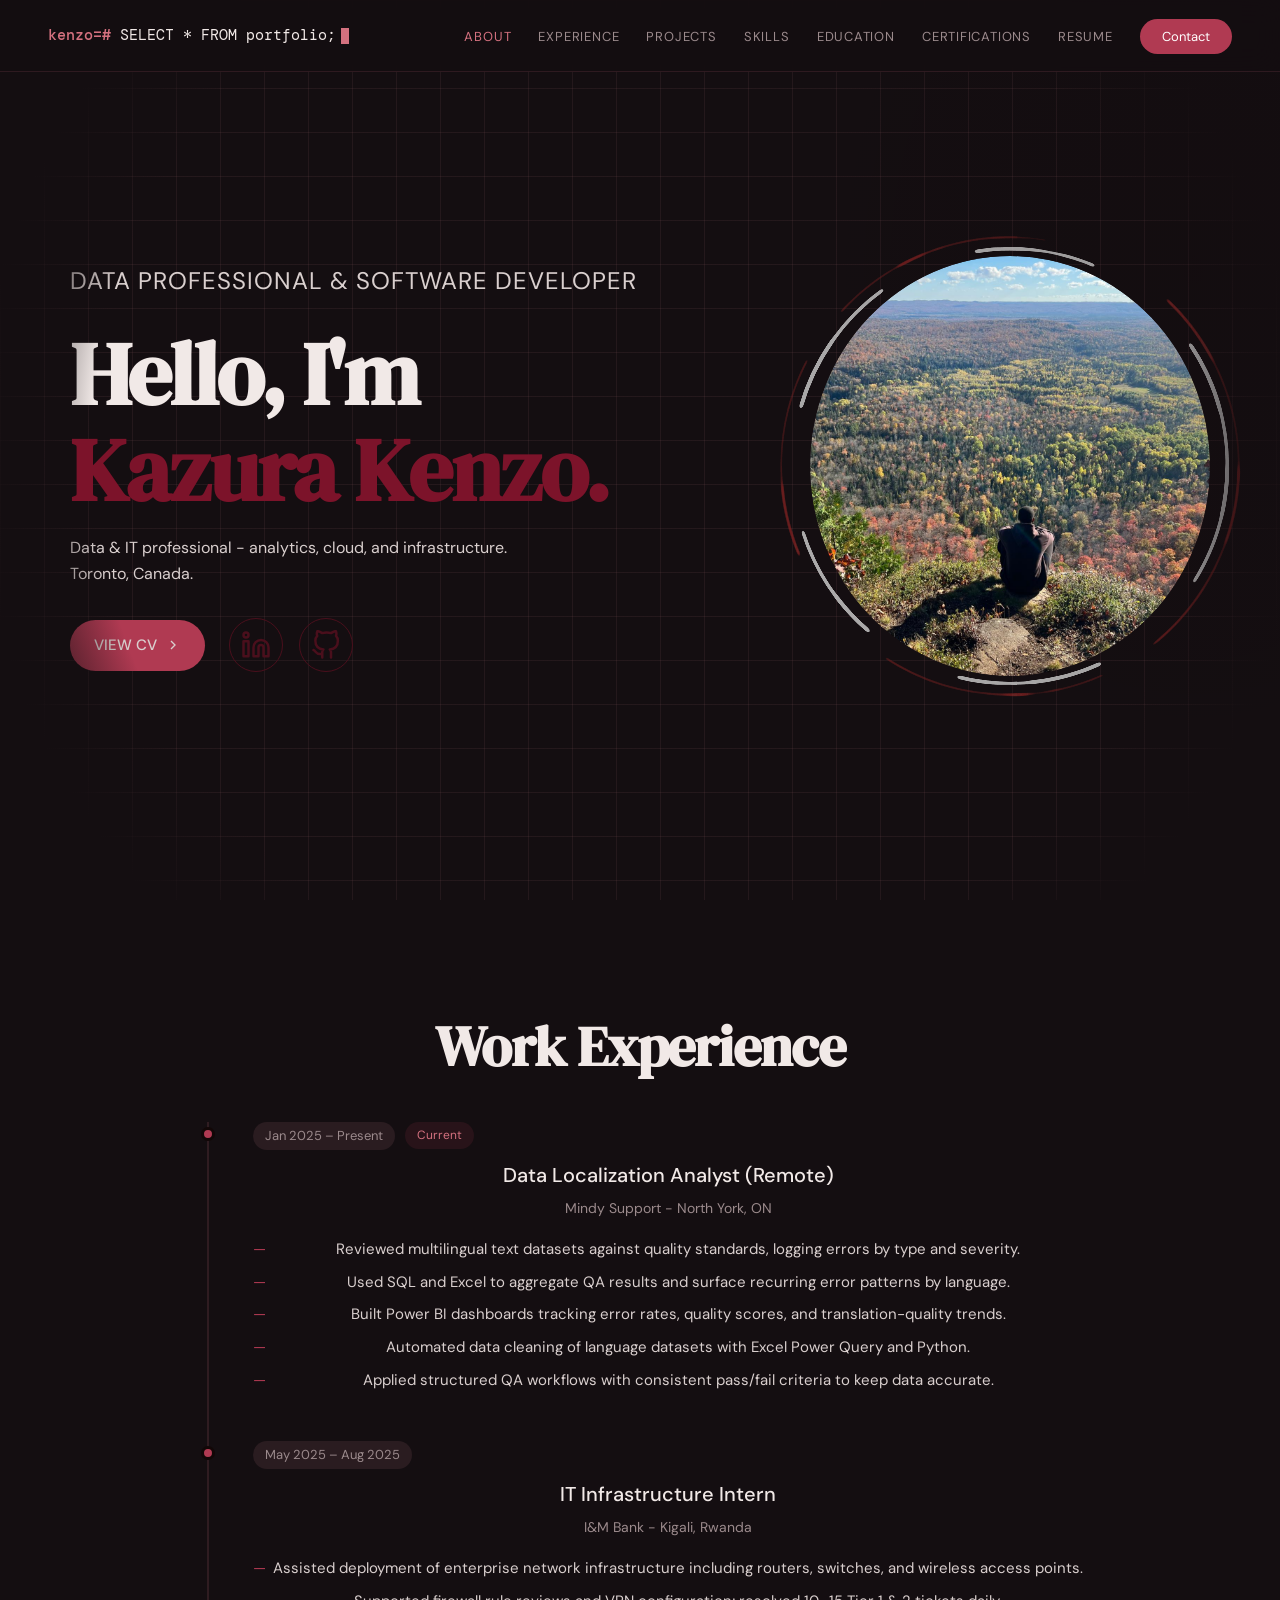
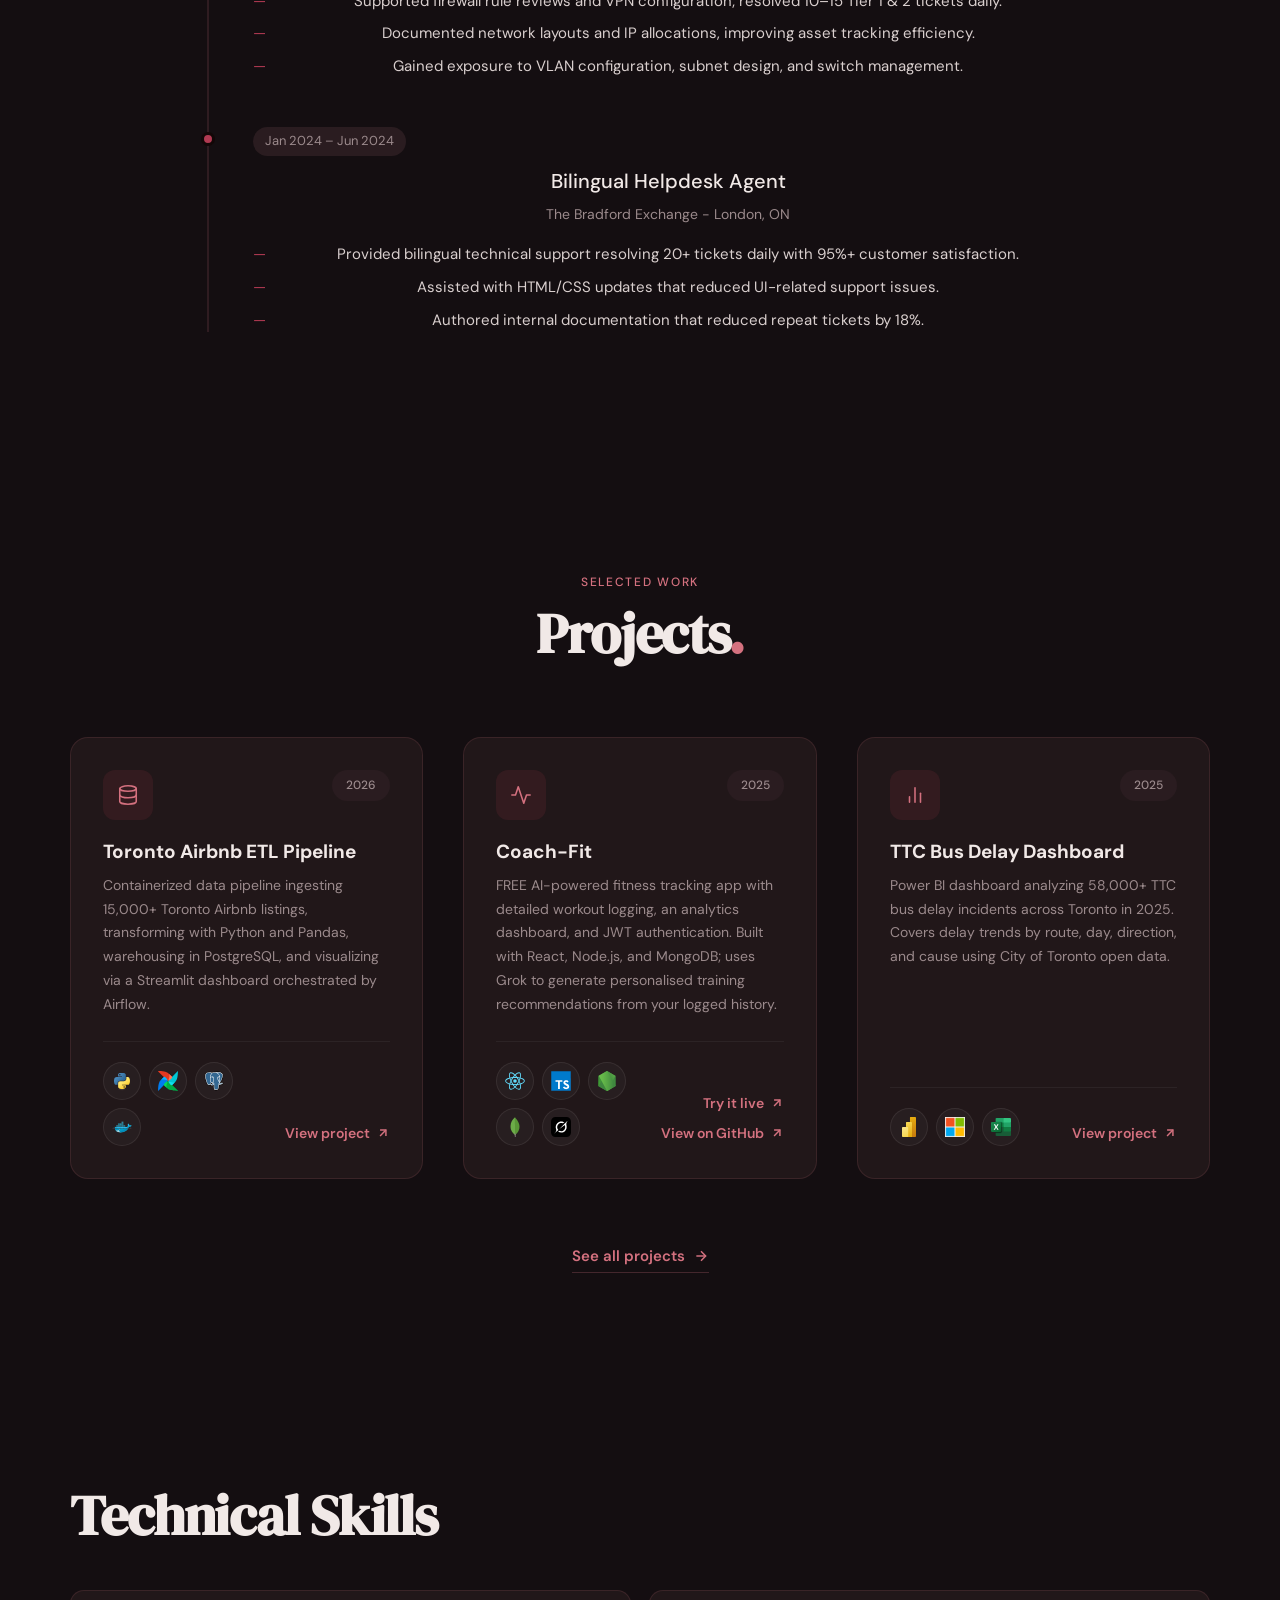
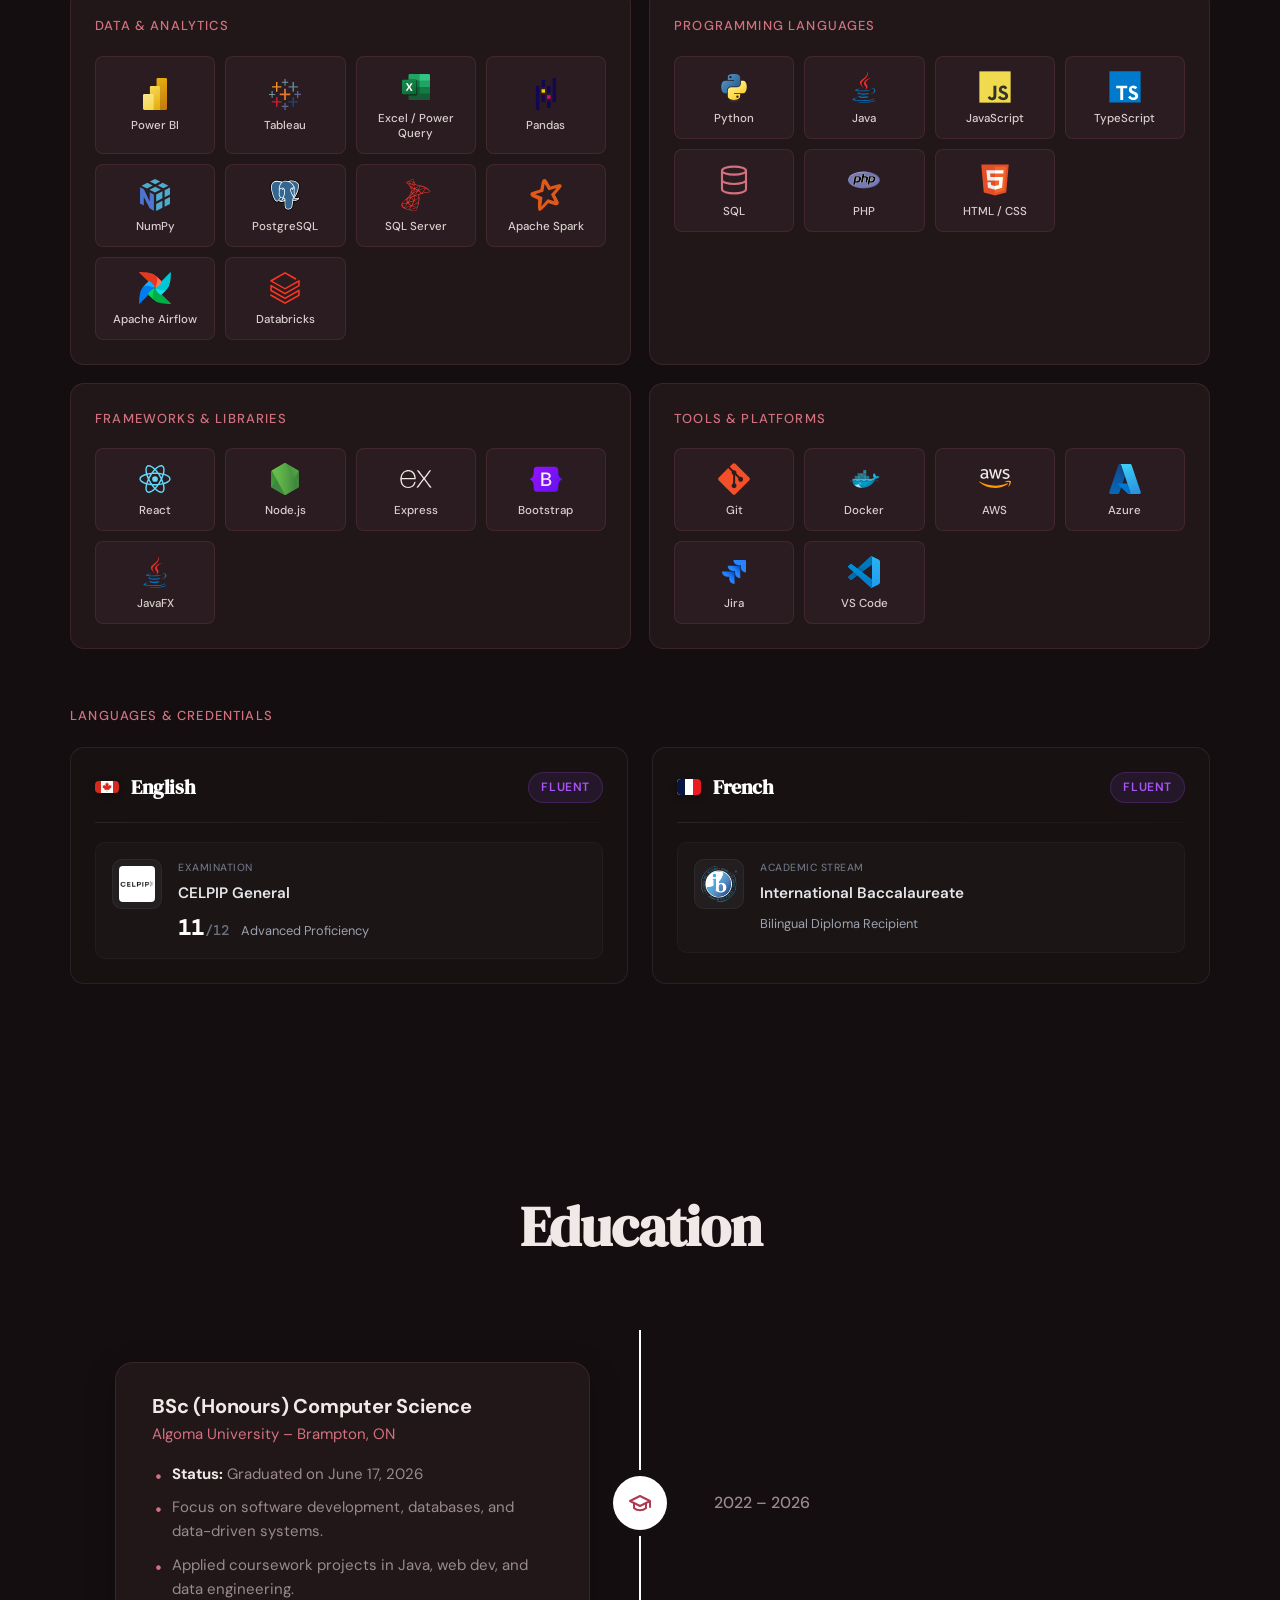
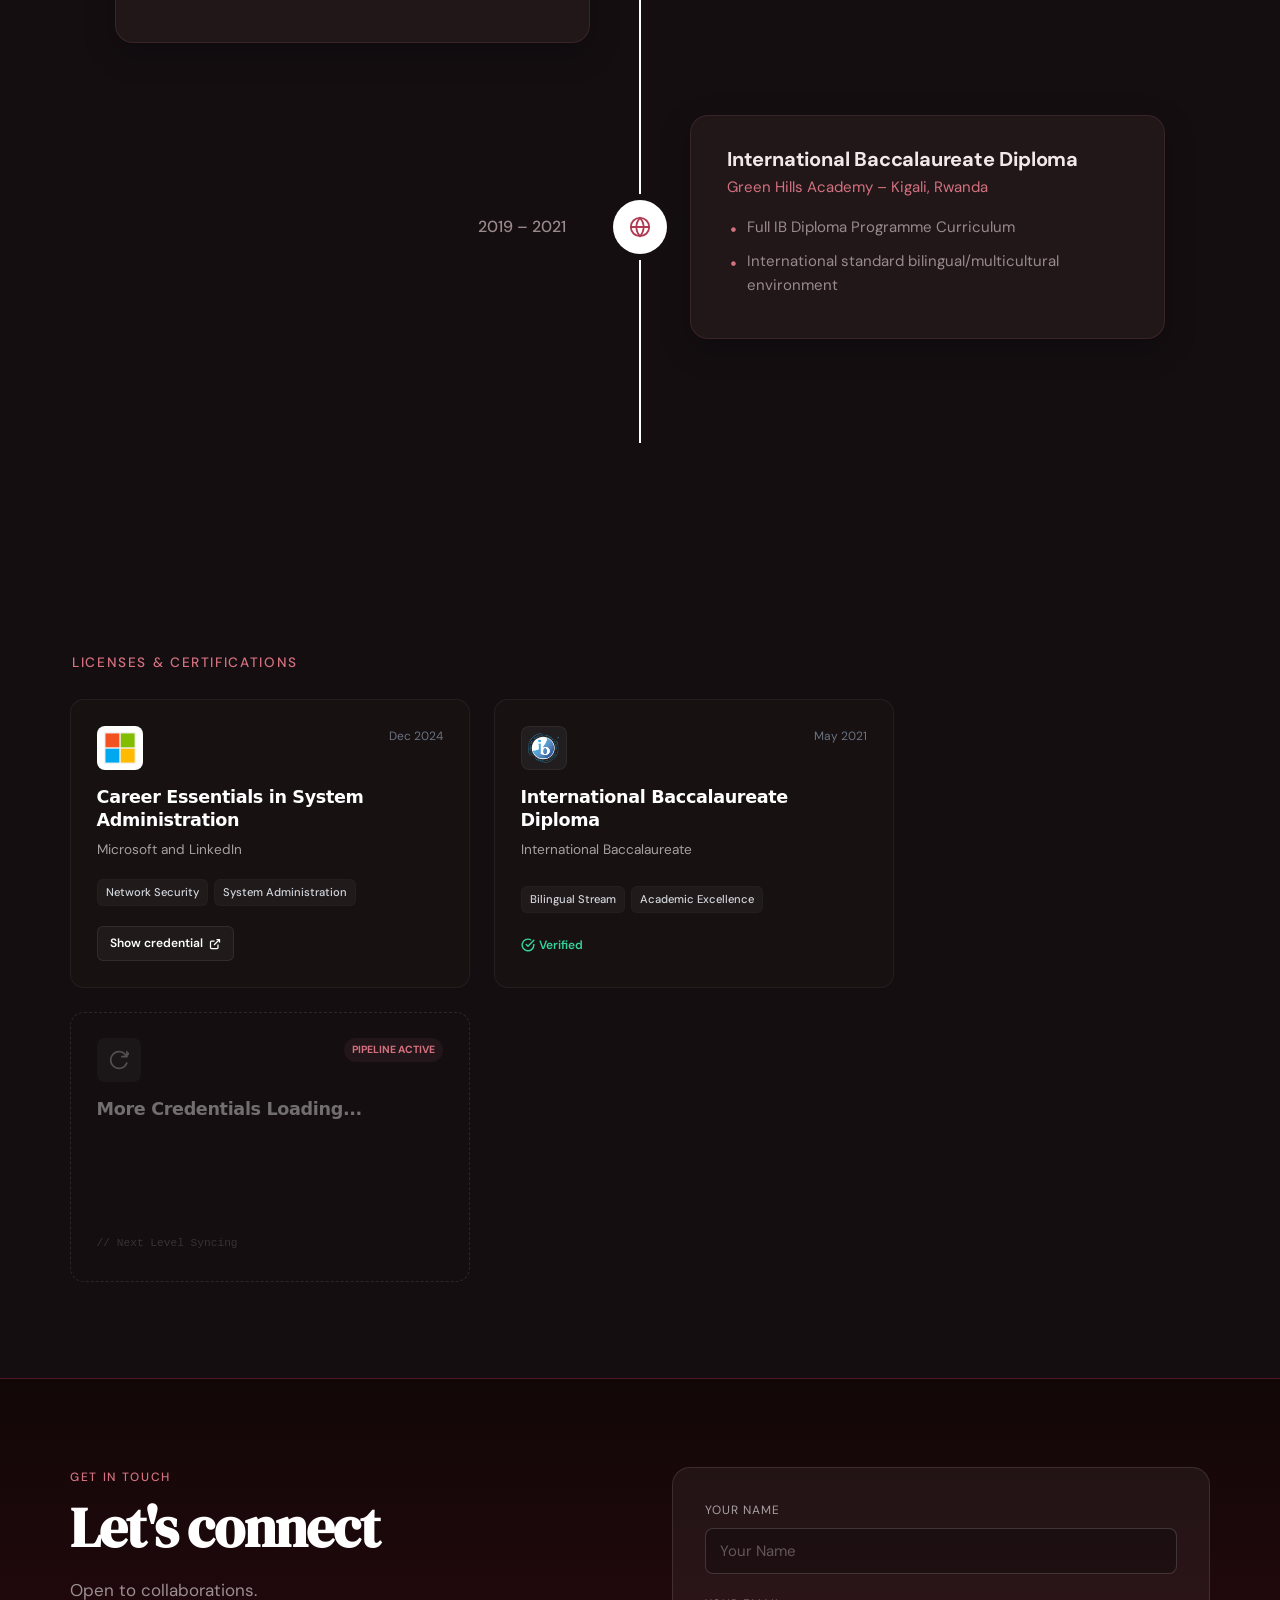
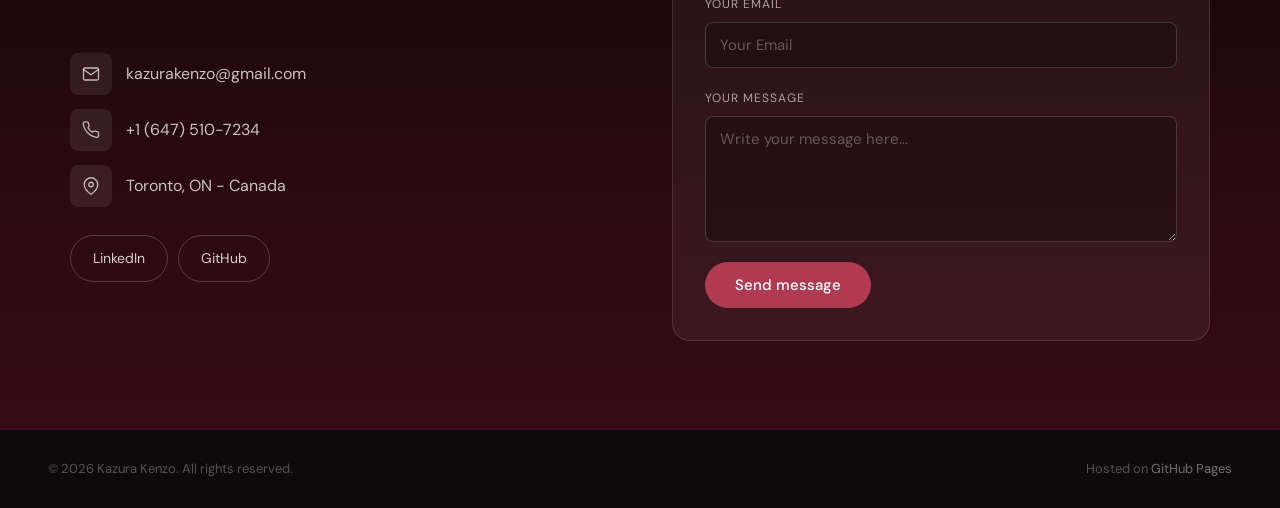
==== commit f161d0ff: "Update + New CV Same same but different" ====
--- a/index.html
+++ b/index.html
@@ -3,126 +3,110 @@
 <head>
   <meta charset="UTF-8" />
   <meta name="viewport" content="width=device-width, initial-scale=1.0" />
-  <meta name="description" content="Kazura Kenzo - Software Developer and Data Professional based in Toronto." />
+  <meta name="description" content="Kazura Kenzo - Data Professional and Software Developer based in Toronto." />
   <title>Kazura Kenzo</title>
   <link rel="icon" type="image/x-icon" href="favicon.ico" />
   <link rel="preconnect" href="https://fonts.googleapis.com" />
   <link rel="preconnect" href="https://fonts.gstatic.com" crossorigin />
-  <link href="https://fonts.googleapis.com/css2?family=DM+Serif+Display:ital@0;1&family=DM+Sans:wght@300;400;500&display=swap" rel="stylesheet" />
+  <link href="https://fonts.googleapis.com/css2?family=DM+Serif+Display:ital@0;1&family=DM+Sans:wght@300;400;500&family=DM+Mono:wght@400;500&display=swap" rel="stylesheet" />
   <link rel="stylesheet" href="assets/css/style.css" />
-  <style>
-    .badge-tags { display: flex; gap: 6px; flex-wrap: wrap; margin-bottom: 1.1rem; }
-    .badge-tags img { height: 22px; border-radius: 4px; }
-  </style>
 </head>
 <body>
 
   <!-- NAV -->
   <nav>
-    <a href="index.html" class="nav-logo">Kazura Kenzo</a>
+    <a href="/" class="nav-logo" aria-label="Kazura Kenzo - home">
+      <span class="logo-prompt">kenzo=#</span><span class="logo-query"> SELECT * FROM portfolio;</span><span class="logo-caret"></span>
+    </a>
     <ul class="nav-links">
+      <li><a href="#hero">About</a></li> 
       <li><a href="#experience">Experience</a></li>
-      <li><a href="projects.html">Projects</a></li>
+      <li><a href="#projects">Projects</a></li>      
       <li><a href="#skills">Skills</a></li>
+      <li><a href="#education">Education</a></li>
+      <li><a href="#certifications">Certifications</a></li>
+      <li><a href="assets/Kazura Kenzo's CV.pdf" target="_blank" rel="noopener">Resume</a></li>
       <li><a href="#contact" class="nav-cta">Contact</a></li>
     </ul>
   </nav>
 
   <!-- HERO -->
-  <section id="hero">
+<section id="hero">
     <div class="hero-bg-accent"></div>
-    <div class="hero-grid">
-
-      <div class="hero-left">
-        <div class="hero-availability">
-          <span class="hero-availability-dot"></span>
-          Available for opportunities
-        </div>
-
-        <h1 class="hero-name">Kazura Kenzo</h1>
-        <p class="hero-title-line">Software Developer &amp; Data Professional</p>
-
-        <p class="hero-bio">
-          Computer Science student at Algoma University with hands-on experience in
-          data analytics, full-stack development, and cloud infrastructure.
-          Based in Toronto, Ontario.
-        </p>
-
-        <div class="hero-actions">
-          <a href="projects.html" class="btn btn-primary">View projects</a>
-          <a href="assets/Kenzo's CV.pdf" class="btn btn-ghost" download>Download CV</a>
-        </div>
-      </div>
-
-      <div class="hero-right">
-        <div class="info-card fade-up">
-          <div class="info-card-icon">
-            <svg viewBox="0 0 24 24"><rect x="2" y="3" width="20" height="14" rx="2"/><line x1="8" y1="21" x2="16" y2="21"/><line x1="12" y1="17" x2="12" y2="21"/></svg>
-          </div>
-          <div>
-            <div class="info-card-label">Current role</div>
-            <div class="info-card-value">Data Localization Analyst - Mindy Support</div>
-          </div>
-        </div>
-
-        <div class="info-card fade-up" style="transition-delay:0.1s">
-          <div class="info-card-icon">
-            <svg viewBox="0 0 24 24"><path d="M22 12h-4l-3 9L9 3l-3 9H2"/></svg>
-          </div>
-          <div>
-            <div class="info-card-label">Focus areas</div>
-            <div class="info-card-value">Data Analytics · Full-Stack · Cloud</div>
-          </div>
-        </div>
-
-        <div class="info-card fade-up" style="transition-delay:0.2s">
-          <div class="info-card-icon">
-            <svg viewBox="0 0 24 24"><path d="M22 10v6M2 10l10-5 10 5-10 5z"/><path d="M6 12v5c3 3 9 3 12 0v-5"/></svg>
-          </div>
-          <div>
-            <div class="info-card-label">Education</div>
-            <div class="info-card-value">BSc Computer Science - Algoma University, 2026</div>
-          </div>
-        </div>
-
-        <div class="info-card fade-up" style="transition-delay:0.3s">
-          <div class="info-card-icon">
-            <svg viewBox="0 0 24 24"><circle cx="12" cy="12" r="10"/><line x1="2" y1="12" x2="22" y2="12"/><path d="M12 2a15.3 15.3 0 0 1 4 10 15.3 15.3 0 0 1-4 10 15.3 15.3 0 0 1-4-10 15.3 15.3 0 0 1 4-10z"/></svg>
-          </div>
-          <div>
-            <div class="info-card-label">Languages</div>
-            <div class="info-card-value">English (Fluent) · French (Fluent)</div>
-          </div>
-        </div>
-      </div>
-
-    </div>
+    <div class="hero-grid" style="display: flex; align-items: center; justify-content: space-between; gap: 5rem; flex-wrap: wrap;">
+      <div class="hero-left" style="flex: 5; min-width: 400px;">
+        <p class="hero-title-line" style="margin-bottom: 1.5rem; text-transform: uppercase; letter-spacing: 1px; font-size: 1.5rem;">Data Professional & Software Developer</p>
+        <h1 class="hero-name" style="font-size: 5.5rem; line-height: 1.1; margin-bottom: 1rem;">
+          Hello, I'm<br/>
+          <span class="hover-selection-name">Kazura Kenzo.</span></h1>
+        </h1>
+
+        <p class="hero-bio" style="max-width: 500px; margin-bottom: 2rem; line-height: 1.6;">
+          Data & IT professional - analytics, cloud, and infrastructure. 
+          <br>
+          Toronto, Canada. </p>
+
+        <div class="hero-actions" style="display: flex; align-items: center; gap: 1.5rem;">
+          <a href="assets/Kazura Kenzo's CV.pdf" target="_blank" rel="noopener" class="btn btn-primary" style="display: inline-flex; align-items: center; gap: 0.5rem; padding: 0.75rem 1.5rem; border-radius: 50px; text-decoration: none; color: inherit;">
+            VIEW CV 
+            <svg width="16" height="16" viewBox="0 0 24 24" fill="none" stroke="currentColor" stroke-width="2"><path d="M9 18l6-6-6-6"/></svg>
+          </a>
+          
+          <div class="social-icons" style="display: flex; gap: 1rem;">
+            <a href="https://www.linkedin.com/in/kazura-kenzo-108b56247/" target="_blank" rel="noopener" class="social-circle" aria-label="LinkedIn">
+              <svg viewBox="0 0 24 24"><path d="M16 8a6 6 0 0 1 6 6v7h-4v-7a2 2 0 0 0-2-2 2 2 0 0 0-2 2v7h-4v-7a6 6 0 0 1 6-6z"/><rect x="2" y="9" width="4" height="12"/><circle cx="4" cy="4" r="2"/></svg>
+            </a>
+            <a href="https://github.com/kenzokaz" target="_blank" rel="noopener" class="social-circle" aria-label="GitHub">
+              <svg viewBox="0 0 24 24"><path d="M9 19c-5 1.5-5-2.5-7-3m14 6v-3.87a3.37 3.37 0 0 0-.94-2.61c3.14-.35 6.44-1.54 6.44-7A5.44 5.44 0 0 0 20 4.77 5.07 5.07 0 0 0 19.91 1S18.73.65 16 2.48a13.38 13.38 0 0 0-7 0C6.27.65 5.09 1 5.09 1A5.07 5.07 0 0 0 5 4.77a5.44 5.44 0 0 0-1.5 3.78c0 5.42 3.3 6.61 6.44 7A3.37 3.37 0 0 0 9 18.13V22"/></svg>
+            </a>
+          </div>
+        </div>
+      </div>
+
+      <div class="hero-right" style="flex: 2.9; display: flex; justify-content: flex-end; min-width: 300px;">
+        <div class="avatar-container">
+         <svg style="position: absolute; width: 0; height: 0;" aria-hidden="true">
+            <defs>
+              <filter id="liquid-mercury-blob">
+                <feGaussianBlur in="SourceGraphic" stdDeviation="3" result="blur" />
+                <feColorMatrix in="blur" mode="matrix" values="1 0 0 0 0  0 1 0 0 0  0 0 1 0 0  0 0 0 18 -8" result="goo" />
+              </filter>
+            </defs>
+          </svg>
+          
+          <div class="ring-layer outer-layer">
+            <svg class="kinetic-ring" viewBox="0 0 100 100">
+              <circle class="track-a" cx="50" cy="50" r="44" fill="none" stroke-linecap="round" stroke-dasharray="40 25 30 25" />
+              <circle class="track-b" cx="50" cy="50" r="44" fill="none" stroke-linecap="round" stroke-dasharray="15 35 20 50" />
+            </svg>
+          </div>
+          
+          <div class="ring-layer inner-layer">
+            <svg class="kinetic-ring" viewBox="0 0 100 100">
+              <circle class="track-a" cx="50" cy="50" r="44" fill="none" stroke-linecap="round" stroke-dasharray="25 25 15 35" />
+              <circle class="track-b" cx="50" cy="50" r="44" fill="none" stroke-linecap="round" stroke-dasharray="10 40 30 20" />
+            </svg>
+          </div>
+          
+          <div class="img-wrapper profile-container" id="profile-trigger">
+            <img src="assets/images/profile-1.jpeg" alt="Kazura Kenzo" class="avatar-img" id="profile-img" />
+  
+                 <div id="profile-location" class="profile-location-badge"> ⚲ Robertson Cliffs, Sault Ste. Marie, ON</div>
+          <div class="click-me-pill">CLICK ME</div>
+        </div>
+
+        </div>
+      </div>
   </section>
 
-  <!-- STACK STRIP -->
-  <div class="stack-strip">
-    <span class="strip-label">Stack</span>
-    <span class="pill">Python</span>
-    <span class="pill">Java</span>
-    <span class="pill">JavaScript</span>
-    <span class="pill">SQL</span>
-    <span class="pill">React</span>
-    <span class="pill">TypeScript</span>
-    <span class="pill">Power BI</span>
-    <span class="pill">AWS</span>
-    <span class="pill">Azure</span>
-    <span class="pill">Docker</span>
-    <span class="pill">Apache Spark</span>
-    <span class="pill">Git</span>
-  </div>
+
 
   <!-- EXPERIENCE -->
   <section id="experience">
-    <div class="section-inner">
-      <div class="section-eyebrow fade-up">Career</div>
+    <div class="section-header">
+      <br>
       <h2 class="section-heading fade-up">Work Experience</h2>
-      <p class="section-sub fade-up">Roles spanning data analytics, IT infrastructure, and technical support.</p>
-
+      <br>
       <div class="exp-list">
 
         <div class="exp-item fade-up">
@@ -131,15 +115,18 @@
             <span class="exp-date">Jan 2025 – Present</span>
             <span class="exp-badge">Current</span>
           </div>
-          <div class="exp-role">Data Localization Analyst</div>
-          <div class="exp-company">Mindy Support - Remote</div>
+          <div class="exp-role">Data Localization Analyst (Remote)</div>
+          <div class="exp-company">Mindy Support - North York, ON</div>
           <ul class="exp-bullets">
-            <li>Analyzed multilingual datasets using SQL, Excel, and Power BI, increasing reporting accuracy by 20%.</li>
-            <li>Built Power BI dashboards that reduced manual reporting time by 40%.</li>
-            <li>Automated data cleaning via Excel Power Query; assisted development of Python validation scripts.</li>
-            <li>Maintained 95%+ data accuracy across multilingual datasets through structured QA workflows.</li>
+           <li>Reviewed multilingual text datasets against quality standards, logging errors by type and severity.</li>
+            <li>Used SQL and Excel to aggregate QA results and surface recurring error patterns by language.</li>
+            <li>Built Power BI dashboards tracking error rates, quality scores, and translation-quality trends.</li>
+            <li>Automated data cleaning of language datasets with Excel Power Query and Python.</li>
+            <li>Applied structured QA workflows with consistent pass/fail criteria to keep data accurate.</li>
           </ul>
         </div>
+
+
 
         <div class="exp-item fade-up">
           <div class="exp-dot"></div>
@@ -174,158 +161,372 @@
     </div>
   </section>
 
-  <!-- PROJECTS PREVIEW -->
-  <section class="projects-preview">
-    <div class="section-inner">
+ 
+<section id="projects" class="projects-preview">
+  <div class="section-inner">
+    
+    <div class="section-header">
       <div class="section-eyebrow fade-up">Selected work</div>
-      <h2 class="section-heading fade-up">Projects</h2>
-      <p class="section-sub fade-up">A sample of recent work - visit the projects page for the full list.</p>
-
-      <div class="projects-grid">
-
-        <!-- ETL Pipeline -->
-        <a href="projects.html#etl" class="project-card fade-up" style="transition-delay:0.04s">
-          <div class="card-top">
-            <div class="card-type-icon">🔁</div>
-            <span class="card-date-badge">2026</span>
-          </div>
-          <div class="card-title">Toronto Airbnb ETL Pipeline</div>
-          <div class="card-desc">Containerized data pipeline ingesting 15,000+ Toronto Airbnb listings, transforming with Python and Pandas, warehousing in PostgreSQL, and visualizing via a Streamlit dashboard orchestrated by Airflow.</div>
-          <div class="badge-tags">
-            <img src="https://img.shields.io/badge/Python-3776AB?style=flat-square&logo=python&logoColor=white" alt="Python"/>
-            <img src="https://img.shields.io/badge/Airflow-017CEE?style=flat-square&logo=apacheairflow&logoColor=white" alt="Airflow"/>
-            <img src="https://img.shields.io/badge/PostgreSQL-4169E1?style=flat-square&logo=postgresql&logoColor=white" alt="PostgreSQL"/>
-            <img src="https://img.shields.io/badge/Docker-2496ED?style=flat-square&logo=docker&logoColor=white" alt="Docker"/>
-          </div>
-          <span class="card-link">View project <svg viewBox="0 0 24 24"><line x1="7" y1="17" x2="17" y2="7"/><polyline points="7 7 17 7 17 17"/></svg></span>
-        </a>
-
-        <!-- Second-Hand Marketplace -->
-        <a href="projects.html#marketplace" class="project-card fade-up" style="transition-delay:0.12s">
-          <div class="card-top">
-            <div class="card-type-icon">🛒</div>
-            <span class="card-date-badge">2026</span>
-          </div>
-          <div class="card-title">Second-Hand Marketplace</div>
-          <div class="card-desc">Full-stack buy/sell platform with user auth, seller dashboard, admin panel, shopping cart, and order management.</div>
-          <div class="badge-tags">
-            <img src="https://img.shields.io/badge/PHP-777BB4?style=flat-square&logo=php&logoColor=white" alt="PHP"/>
-            <img src="https://img.shields.io/badge/MySQL-4479A1?style=flat-square&logo=mysql&logoColor=white" alt="MySQL"/>
-            <img src="https://img.shields.io/badge/Bootstrap%205-7952B3?style=flat-square&logo=bootstrap&logoColor=white" alt="Bootstrap 5"/>
-            <img src="https://img.shields.io/badge/JavaScript-F7DF1E?style=flat-square&logo=javascript&logoColor=black" alt="JavaScript"/>
-          </div>
-          <span class="card-link">View project <svg viewBox="0 0 24 24"><line x1="7" y1="17" x2="17" y2="7"/><polyline points="7 7 17 7 17 17"/></svg></span>
-        </a>
-
-                <!-- TTC Bus Delay Dashboard -->
-        <a href="projects.html#ttc" class="project-card fade-up" style="transition-delay:0.08s">
-          <div class="card-top">
-            <div class="card-type-icon">📊</div>
-            <span class="card-date-badge">2025</span>
-          </div>
-          <div class="card-title">TTC Bus Delay Dashboard</div>
-          <div class="card-desc">Power BI dashboard analyzing 58,000+ TTC bus delay incidents across Toronto in 2025. Covers delay trends by route, day, direction, and cause using City of Toronto open data.</div>
-          <div class="badge-tags">
-            <img src="https://img.shields.io/badge/Power%20BI-F2C811?style=flat-square&logo=powerbi&logoColor=black" alt="Power BI"/>
-            <img src="https://img.shields.io/badge/Power%20Query-285192?style=flat-square&logo=microsoft&logoColor=white" alt="Power Query"/>
-            <img src="https://img.shields.io/badge/DAX-F2C811?style=flat-square&logo=powerbi&logoColor=black" alt="DAX"/>
-          </div>
-          <span class="card-link">View project <svg viewBox="0 0 24 24"><line x1="7" y1="17" x2="17" y2="7"/><polyline points="7 7 17 7 17 17"/></svg></span>
-        </a>
-
-      </div>
-
-      <div class="projects-see-all fade-up">
-        <a href="projects.html">
-          See all projects
-          <svg viewBox="0 0 24 24"><line x1="5" y1="12" x2="19" y2="12"/><polyline points="12 5 19 12 12 19"/></svg>
-        </a>
-      </div>
-    </div>
-  </section>
+      <h2 class="section-heading fade-up">Projects<span class="period">.</span></h2>
+    </div>
+
+    <div class="projects-grid">
+
+      <a href="https://github.com/kenzokaz/toronto-airbnb-etl-pipeline" target="_blank" rel="noopener" class="project-card fade-up" style="transition-delay:0.04s">        
+        <div class="card-top">
+          <div class="card-type-icon">
+            <svg viewBox="0 0 24 24"><ellipse cx="12" cy="5" rx="9" ry="3"/><path d="M21 12c0 1.66-4 3-9 3s-9-1.34-9-3"/><path d="M3 5v14c0 1.66 4 3 9 3s9-1.34 9-3V5"/></svg>
+          </div>
+          <span class="card-date-badge">2026</span>
+        </div>
+        <div class="card-title">Toronto Airbnb ETL Pipeline</div>
+        <div class="card-desc">Containerized data pipeline ingesting 15,000+ Toronto Airbnb listings, transforming with Python and Pandas, warehousing in PostgreSQL, and visualizing via a Streamlit dashboard orchestrated by Airflow.</div>
+        
+        <div class="card-footer">
+          <div class="card-tags">
+            <div class="tech-icon-circle" title="Python"><img src="assets/icons/python.svg" alt="Python"/></div>
+            <div class="tech-icon-circle" title="Apache Airflow"><img src="assets/icons/airflow.svg" alt="Airflow"/></div>
+            <div class="tech-icon-circle" title="PostgreSQL"><img src="assets/icons/postgresql.svg" alt="PostgreSQL"/></div>
+            <div class="tech-icon-circle" title="Docker"><img src="assets/icons/docker.svg" alt="Docker"/></div>
+          </div>
+          <span class="card-link">View project <svg viewBox="0 0 24 24" width="16" height="16"><line x1="7" y1="17" x2="17" y2="7"/><polyline points="7 7 17 7 17 17"/></svg></span>
+        </div>
+      </a>
+
+<div class="project-card fade-up" style="transition-delay:0.12s">
+        <div class="card-top">
+          <div class="card-type-icon">
+            <svg viewBox="0 0 24 24"><polyline points="22 12 18 12 15 21 9 3 6 12 2 12"/></svg>
+          </div>
+          <span class="card-date-badge">2025</span>
+        </div>
+        <div class="card-title">Coach-Fit</div>
+        <div class="card-desc">FREE AI-powered fitness tracking app with detailed workout logging, an analytics dashboard, and JWT authentication. Built with React, Node.js, and MongoDB; uses Grok to generate personalised training recommendations from your logged history.</div>
+
+        <div class="card-footer">
+          <div class="card-tags">
+            <div class="tech-icon-circle" title="React"><img src="assets/icons/react.svg" alt="React"/></div>
+            <div class="tech-icon-circle" title="TypeScript"><img src="assets/icons/typescript.svg" alt="TypeScript"/></div>
+            <div class="tech-icon-circle" title="Node.js"><img src="assets/icons/nodejs.svg" alt="Node.js"/></div>
+            <div class="tech-icon-circle" title="MongoDB"><img src="assets/icons/mongodb-icon.svg" alt="MongoDB"/></div>
+            <div class="tech-icon-circle" title="Grok"><img src="assets/icons/Grok-logo.svg" alt="Gemini"/></div>
+          </div>
+          <div class="card-links-group">
+            <a href="https://coach-fit-one.vercel.app" target="_blank" rel="noopener" class="card-link">
+              Try it live <svg viewBox="0 0 24 24" width="16" height="16"><line x1="7" y1="17" x2="17" y2="7"/><polyline points="7 7 17 7 17 17"/></svg>
+            </a>
+            <a href="https://github.com/kenzokaz/Coach-Fit." target="_blank" rel="noopener" class="card-link">
+              View on GitHub <svg viewBox="0 0 24 24" width="16" height="16"><line x1="7" y1="17" x2="17" y2="7"/><polyline points="7 7 17 7 17 17"/></svg>
+            </a>
+          </div>
+        </div>
+      </div>
+
+      <a href="https://github.com/kenzokaz/ttc-bus-delay-powerbi" target="_blank" rel="noopener" class="project-card fade-up" style="transition-delay:0.08s">
+        <div class="card-top">
+          <div class="card-type-icon">
+            <svg viewBox="0 0 24 24"><line x1="18" y1="20" x2="18" y2="10"/><line x1="12" y1="20" x2="12" y2="4"/><line x1="6" y1="20" x2="6" y2="14"/></svg>
+          </div>
+          <span class="card-date-badge">2025</span>
+        </div>
+        <div class="card-title">TTC Bus Delay Dashboard</div>
+        <div class="card-desc">Power BI dashboard analyzing 58,000+ TTC bus delay incidents across Toronto in 2025. Covers delay trends by route, day, direction, and cause using City of Toronto open data.</div>
+        
+        <div class="card-footer">
+          <div class="card-tags">
+            <div class="tech-icon-circle" title="Power BI"><img src="assets/icons/powerbi.svg" alt="Power BI"/></div>
+            <div class="tech-icon-circle" title="Microsoft Office / Query"><img src="assets/icons/Microsoft_logo.png" alt="Power Query"/></div>
+            <div class="tech-icon-circle" title="Microsoft Excel"><img src="assets/icons/Microsoft_Office_Excel.svg" alt="DAX Tools"/></div>
+          </div>
+          <span class="card-link">View project <svg viewBox="0 0 24 24" width="16" height="16"><line x1="7" y1="17" x2="17" y2="7"/><polyline points="7 7 17 7 17 17"/></svg></span>
+        </div>
+      </a>
+
+    </div>
+
+    <div class="projects-see-all fade-up">
+      <a href="/projects">
+        See all projects
+        <svg viewBox="0 0 24 24"><line x1="5" y1="12" x2="19" y2="12"/><polyline points="12 5 19 12 12 19"/></svg>
+      </a>
+    </div>
+
+  </div>
+</section>
 
   <!-- SKILLS -->
   <section id="skills">
     <div class="section-inner">
-      <div class="section-eyebrow fade-up">Toolbox</div>
+      <br>
       <h2 class="section-heading fade-up">Technical Skills</h2>
-      <p class="section-sub fade-up">Languages, platforms, and tools I work with regularly.</p>
+      <br>
 
       <div class="skills-grid">
 
         <div class="skill-group fade-up">
-          <div class="skill-group-title">Programming</div>
-          <div class="skill-items">
-            <span class="skill-item">Python</span>
-            <span class="skill-item">Java</span>
-            <span class="skill-item">JavaScript</span>
-            <span class="skill-item">TypeScript</span>
-            <span class="skill-item">SQL</span>
-            <span class="skill-item">PHP</span>
-            <span class="skill-item">HTML / CSS</span>
+          <div class="skill-group-title">Data &amp; Analytics</div>
+          <div class="skill-tiles">
+          <div class="skill-tile"><img src="assets/icons/powerbi.svg" alt="" loading="lazy"><span>Power BI</span></div>
+          <div class="skill-tile"><img src="assets/icons/tableau.svg" alt="" loading="lazy"><span>Tableau</span></div>
+          <div class="skill-tile"><img src="assets/icons/excel.svg" alt="" loading="lazy"><span>Excel / Power Query</span></div>
+          <div class="skill-tile"><img src="assets/icons/pandas.svg" alt="" loading="lazy"><span>Pandas</span></div>
+          <div class="skill-tile"><img src="assets/icons/numpy.svg" alt="" loading="lazy"><span>NumPy</span></div>
+          <div class="skill-tile"><img src="assets/icons/postgresql.svg" alt="" loading="lazy"><span>PostgreSQL</span></div>
+          <div class="skill-tile"><img src="assets/icons/sqlserver.svg" alt="" loading="lazy"><span>SQL Server</span></div>
+          <div class="skill-tile"><img src="assets/icons/spark.svg" alt="" loading="lazy"><span>Apache Spark</span></div>
+          <div class="skill-tile"><img src="assets/icons/airflow.svg" alt="" loading="lazy"><span>Apache Airflow</span></div>
+          <div class="skill-tile"><img src="assets/icons/databricks.svg" alt="" loading="lazy"><span>Databricks</span></div>
           </div>
         </div>
 
         <div class="skill-group fade-up" style="transition-delay:0.05s">
-          <div class="skill-group-title">Data &amp; Analytics</div>
-          <div class="skill-items">
-            <span class="skill-item">Power BI</span>
-            <span class="skill-item">Pandas</span>
-            <span class="skill-item">NumPy</span>
-            <span class="skill-item">Excel Power Query</span>
-            <span class="skill-item">SQL Server</span>
-            <span class="skill-item">ETL Pipelines</span>
+          <div class="skill-group-title">Programming Languages</div>
+          <div class="skill-tiles">
+          <div class="skill-tile"><img src="assets/icons/python.svg" alt="" loading="lazy"><span>Python</span></div>
+          <div class="skill-tile"><img src="assets/icons/java.svg" alt="" loading="lazy"><span>Java</span></div>
+          <div class="skill-tile"><img src="assets/icons/javascript.svg" alt="" loading="lazy"><span>JavaScript</span></div>
+          <div class="skill-tile"><img src="assets/icons/typescript.svg" alt="" loading="lazy"><span>TypeScript</span></div>
+          <div class="skill-tile"><img src="assets/icons/sql.svg" alt="" loading="lazy"><span>SQL</span></div>
+          <div class="skill-tile"><img src="assets/icons/php.svg" alt="" loading="lazy"><span>PHP</span></div>
+          <div class="skill-tile"><img src="assets/icons/html5.svg" alt="" loading="lazy"><span>HTML / CSS</span></div>
           </div>
         </div>
 
         <div class="skill-group fade-up" style="transition-delay:0.1s">
-          <div class="skill-group-title">Cloud &amp; Infrastructure</div>
-          <div class="skill-items">
-            <span class="skill-item">AWS (EC2, S3, IAM)</span>
-            <span class="skill-item">Azure SQL</span>
-            <span class="skill-item">Blob Storage</span>
-            <span class="skill-item">VLANs / VPN</span>
-            <span class="skill-item">Windows Admin</span>
+          <div class="skill-group-title">Frameworks &amp; Libraries</div>
+          <div class="skill-tiles">
+          <div class="skill-tile"><img src="assets/icons/react.svg" alt="" loading="lazy"><span>React</span></div>
+          <div class="skill-tile"><img src="assets/icons/nodejs.svg" alt="" loading="lazy"><span>Node.js</span></div>
+          <div class="skill-tile"><img src="assets/icons/express.svg" alt="" loading="lazy"><span>Express</span></div>
+          <div class="skill-tile"><img src="assets/icons/bootstrap.svg" alt="" loading="lazy"><span>Bootstrap</span></div>
+          <div class="skill-tile"><img src="assets/icons/java.svg" alt="" loading="lazy"><span>JavaFX</span></div>
           </div>
         </div>
 
         <div class="skill-group fade-up" style="transition-delay:0.15s">
-          <div class="skill-group-title">Data Engineering</div>
-          <div class="skill-items">
-            <span class="skill-item">Apache Spark</span>
-            <span class="skill-item">Databricks</span>
-            <span class="skill-item">Apache Airflow</span>
-            <span class="skill-item">PostgreSQL</span>
-            <span class="skill-item">Data Warehousing</span>
-          </div>
-        </div>
-
-        <div class="skill-group fade-up" style="transition-delay:0.2s">
-          <div class="skill-group-title">DevOps &amp; Tools</div>
-          <div class="skill-items">
-            <span class="skill-item">Git</span>
-            <span class="skill-item">Docker</span>
-            <span class="skill-item">Jira</span>
-            <span class="skill-item">VS Code</span>
-            <span class="skill-item">Zendesk</span>
-          </div>
-        </div>
-
-        <div class="skill-group fade-up" style="transition-delay:0.25s">
-          <div class="skill-group-title">Frameworks</div>
-          <div class="skill-items">
-            <span class="skill-item">React</span>
-            <span class="skill-item">Node.js</span>
-            <span class="skill-item">Express</span>
-            <span class="skill-item">JavaFX</span>
-            <span class="skill-item">Bootstrap</span>
-          </div>
-        </div>
-
-      </div>
-    </div>
-  </section>
-
+          <div class="skill-group-title">Tools &amp; Platforms</div>
+          <div class="skill-tiles">
+          <div class="skill-tile"><img src="assets/icons/git.svg" alt="" loading="lazy"><span>Git</span></div>
+          <div class="skill-tile"><img src="assets/icons/docker.svg" alt="" loading="lazy"><span>Docker</span></div>
+          <div class="skill-tile"><img src="assets/icons/aws.svg" alt="" loading="lazy"><span>AWS</span></div>
+          <div class="skill-tile"><img src="assets/icons/azure.svg" alt="" loading="lazy"><span>Azure</span></div>
+          <div class="skill-tile"><img src="assets/icons/jira.svg" alt="" loading="lazy"><span>Jira</span></div>
+          <div class="skill-tile"><img src="assets/icons/vscode.svg" alt="" loading="lazy"><span>VS Code</span></div>
+          </div>
+        </div>
+
+      </div>
+
+      <div class="languages-section fade-up" style="transition-delay:0.2s">
+  <div class="skill-group-title">Languages & Credentials</div>
+  
+  <div class="languages-grid">
+    
+    <!-- ENGLISH CARD -->
+    <div class="lang-profile-card">
+      <div class="lang-card-header">
+        <div class="lang-title-row">
+          <img class="lang-card-flag" src="assets/icons/flag-ca.svg" alt="Canada Flag">
+          <h3>English</h3>
+        </div>
+        <span class="lang-status-badge fluent">Fluent</span>
+      </div>
+      
+      <div class="lang-card-divider"></div>
+      
+      <div class="lang-credential-box">
+        <div class="cred-logo-container">
+          <img src="assets/icons/celpip.jpeg" alt="CELPIP Logo" class="cred-brand-logo" loading="lazy">
+        </div>
+        <div class="cred-details">
+          <span class="cred-label">Examination</span>
+          <h4 class="cred-title">CELPIP General</h4>
+          
+          <!-- Premium Score Integration Engine -->
+          <div class="cred-score-display">
+            <div class="score-data">
+              <span class="score-obtained">11</span>
+              <span class="score-max">/12</span>
+            </div>
+            <span class="cred-score-pill">Advanced Proficiency</span>
+          </div>
+        </div>
+      </div>
+    </div>
+
+    <!-- FRENCH CARD -->
+    <div class="lang-profile-card">
+      <div class="lang-card-header">
+        <div class="lang-title-row">
+          <img class="lang-card-flag" src="assets/icons/flag-fr.svg" alt="France Flag">
+          <h3>French</h3>
+        </div>
+        <span class="lang-status-badge bilingual">Fluent</span>
+      </div>
+      
+      <div class="lang-card-divider"></div>
+      
+      <div class="lang-credential-box">
+        <div class="cred-logo-container">
+          <img src="assets/icons/ib-logo.svg" alt="IB Logo" class="cred-brand-logo" loading="lazy">
+        </div>
+        <div class="cred-details">
+          <span class="cred-label">Academic Stream</span>
+          <h4 class="cred-title">International Baccalaureate</h4>
+          <span class="cred-score-pill">Bilingual Diploma Recipient</span>
+        </div>
+      </div>
+    </div>
+
+  </div>
+</div>
+
+</section>
+
+   <!-- EDUCATION -->
+<section id="education" style="background-color: var(--bg); padding: 6rem 3rem;">
+  <div class="section-inner">
+    
+    <div class="section-header">
+      <br>
+      <h2 class="section-heading fade-up">Education</h2>
+    </div>
+
+    <div class="timeline-container fade-up">
+      <div class="timeline-line"></div>
+
+      <div class="timeline-item left-item">
+        <div class="timeline-content-wrapper">
+          <div class="timeline-card">
+            <h3 class="timeline-title">BSc (Honours) Computer Science</h3>
+            <p class="timeline-subtitle">Algoma University – Brampton, ON</p>
+            <ul class="timeline-bullets">
+              <li><strong>Status:</strong> Graduated on June 17, 2026 </li>
+              <li>Focus on software development, databases, and data-driven systems.</li>
+              <li>Applied coursework projects in Java, web dev, and data engineering.</li>
+            </ul>
+          </div>
+        </div>
+        
+        <div class="timeline-node">
+          <svg viewBox="0 0 24 24" style="width:24px; height:24px; stroke:var(--wine); fill:none; stroke-width:2; stroke-linecap:round; stroke-linejoin:round;">
+            <path d="M22 10v6M2 10l10-5 10 5-10 5z"/>
+            <path d="M6 12v5c3 3 9 3 12 0v-5"/>
+          </svg>
+        </div>
+        
+        <div class="timeline-date">2022 – 2026</div>
+      </div>
+
+
+      <div class="timeline-item right-item"> 
+        <div class="timeline-content-wrapper">
+          <div class="timeline-card">
+            <h3 class="timeline-title">International Baccalaureate Diploma</h3>
+            <p class="timeline-subtitle">Green Hills Academy – Kigali, Rwanda</p>
+            <ul class="timeline-bullets">
+              <li>Full IB Diploma Programme Curriculum</li>
+              <li>International standard bilingual/multicultural environment</li>
+            </ul>
+          </div>
+        </div>
+        
+        <div class="timeline-node">
+          <svg viewBox="0 0 24 24" style="width:22px; height:22px; stroke:var(--wine); fill:none; stroke-width:2; stroke-linecap:round;">
+            <circle cx="12" cy="12" r="10"/>
+            <path d="M12 2a15.3 15.3 0 0 1 4 10 15.3 15.3 0 0 1-4 10 15.3 15.3 0 0 1-4-10 15.3 15.3 0 0 1 4-10z"/>
+            <path d="M2 12h20"/>
+          </svg>
+        </div>
+        
+        <div class="timeline-date">2019 – 2021</div>
+      </div>
+
+    </div>
+  </div>
+</section>
+
+</div> </div> </section> 
+
+<section id="certifications" style="padding: 2rem 0 6rem 0;">
+  <div class="section-inner"> <div class="certifications-section fade-up" style="transition-delay:0.25s">
+      <div class="skill-group-title">Licenses &amp; Certifications</div>
+      
+      <div class="certs-grid">
+        
+        <div class="cert-profile-card">
+          <div class="cert-card-header">
+            <div class="cert-logo-container light-bg">
+              <img src="assets/icons/Microsoft_logo.png" alt="Microsoft Logo" class="cert-brand-logo" loading="lazy">
+            </div>
+            <span class="cert-date">Dec 2024</span>
+          </div>
+          
+          <div class="cert-body">
+            <h3 class="cert-title">Career Essentials in System Administration</h3>
+            <p class="cert-issuer">Microsoft and LinkedIn</p>
+            <div class="cert-skills-tags">
+              <span class="cert-tag">Network Security</span>
+              <span class="cert-tag">System Administration</span>
+            </div>
+          </div>
+          
+          <div class="cert-footer">
+            <a href="https://www.linkedin.com/learning/certificates/47509e2d3d345c3ab716310e3a8ad35d47b82ff0826350e4d25bff19d2142125" target="_blank" rel="noopener noreferrer" class="cert-action-btn">
+              <span>Show credential</span>
+              <svg xmlns="http://www.w3.org/2000/svg" width="12" height="12" viewBox="0 0 24 24" fill="none" stroke="currentColor" stroke-width="2.5"><path d="M18 13v6a2 2 0 0 1-2 2H5a2 2 0 0 1-2-2V8a2 2 0 0 1 2-2h6"></path><polyline points="15 3 21 3 21 9"></polyline><line x1="10" y1="14" x2="21" y2="3"></line></svg>
+            </a>
+          </div>
+        </div>
+
+        <div class="cert-profile-card">
+          <div class="cert-card-header">
+            <div class="cert-logo-container dark-bg">
+              <img src="assets/icons/ib-logo.svg" alt="IB Logo" class="cert-brand-logo" loading="lazy">
+            </div>
+            <span class="cert-date">May 2021</span>
+          </div>
+          
+          <div class="cert-body">
+            <h3 class="cert-title">International Baccalaureate Diploma</h3>
+            <p class="cert-issuer">International Baccalaureate</p>
+            <div class="cert-skills-tags">
+              <span class="cert-tag">Bilingual Stream</span>
+              <span class="cert-tag">Academic Excellence</span>
+            </div>
+          </div>
+          
+          <div class="cert-footer">
+            <span class="cert-verified-badge">
+              <svg xmlns="http://www.w3.org/2000/svg" width="14" height="14" viewBox="0 0 24 24" fill="none" stroke="currentColor" stroke-width="2.5" stroke-linecap="round" stroke-linejoin="round"><path d="M22 11.08V12a10 10 0 1 1-5.93-9.14"></path><polyline points="22 4 12 14.01 9 11.01"></polyline></svg>
+              Verified
+            </span>
+          </div>
+        </div>
+
+        <div class="cert-profile-card placeholder-card">
+          <div class="cert-card-header">
+            <div class="placeholder-icon-container">
+              <svg class="loading-pulse-svg" xmlns="http://www.w3.org/2000/svg" width="20" height="20" viewBox="0 0 24 24" fill="none" stroke="currentColor" stroke-width="2" stroke-linecap="round" stroke-linejoin="round"><path d="M21.5 2v6h-6M21.34 15.57a10 10 0 1 1-.57-8.38l5.67-5.67"/></svg>
+            </div>
+            <span class="placeholder-status-badge">Pipeline Active</span>
+          </div>
+          
+          <div class="cert-body">
+            <h3 class="cert-title placeholder-text">More Credentials Loading...</h3>
+            <p class="cert-issuer"></p>
+          </div>
+          
+          <div class="cert-footer">
+            <span class="placeholder-footer-note">// Next Level Syncing</span>
+          </div>
+        </div>
+
+      </div>
+    </div>
+
+  </div> </section> 
+  
   <!-- CONTACT -->
   <section id="contact">
     <div class="section-inner">
@@ -334,7 +535,7 @@
         <div>
           <div class="section-eyebrow fade-up">Get in touch</div>
           <h2 class="section-heading fade-up">Let's connect</h2>
-          <p class="section-sub fade-up">Open to data roles, software development positions, freelance work, and collaborations.</p>
+          <p class="section-sub fade-up">Open to collaborations.</p>
 
           <div class="contact-details">
             <div class="contact-row fade-up">
@@ -364,9 +565,17 @@
         </div>
 
         <div class="contact-note fade-up">
-          <p>Currently completing my BSc in Computer Science at Algoma University (graduating 2026) while building experience across full-stack development, data engineering, and cloud infrastructure.</p>
-          <p>Whether it's an internship, entry-level role, freelance project, or a collaboration - reach out anytime.</p>
-          <a href="mailto:kazurakenzo@gmail.com" class="btn btn-primary">Send an email</a>
+          <form class="contact-form" action="https://formsubmit.co/kazurakenzo@gmail.com" method="POST">
+            <input type="hidden" name="_subject" value="New message from kenzokaz.github.io" />
+            <input type="text" name="_honey" style="display:none" tabindex="-1" autocomplete="off" />
+            <label for="cf-name">Your name</label>
+            <input id="cf-name" type="text" name="name" placeholder="Your Name" required />
+            <label for="cf-email">Your email</label>
+            <input id="cf-email" type="email" name="email" placeholder="Your Email" required />
+            <label for="cf-message">Your message</label>
+            <textarea id="cf-message" name="message" rows="5" placeholder="Write your message here..." required></textarea>
+            <button type="submit" class="btn btn-primary">Send message</button>
+          </form>
         </div>
 
       </div>
@@ -375,10 +584,10 @@
 
   <!-- FOOTER -->
   <footer>
-    <p>&copy; 2025 Kazura Kenzo. All rights reserved.</p>
+    <p>&copy; 2026 Kazura Kenzo. All rights reserved.</p>
     <p>Hosted on <a href="https://pages.github.com" target="_blank" rel="noopener">GitHub Pages</a></p>
   </footer>
 
   <script src="assets/js/main.js"></script>
 </body>
-</html> +</html>
--- a/assets/css/style.css
+++ b/assets/css/style.css
@@ -1,25 +1,27 @@
-/* ============================================================
-   KENZO PORTFOLIO — style.css
-   Author: Kazura Kenzo
-   ============================================================ */
+/* --------------------------------------
+   KENZO PORTFOLIO - style.css: Not all reflect intended design yet.
+   ------------------------------------ */
 
 *, *::before, *::after { box-sizing: border-box; margin: 0; padding: 0; }
 
 :root {
-  --burgundy:       #6B1A2A;
-  --burgundy-dark:  #4A0F1C;
-  --burgundy-mid:   #8B2035;
-  --burgundy-light: #C4596A;
-  --burgundy-pale:  #F5E8EA;
-  --cream:          #FAF7F4;
-  --offwhite:       #F2EDE8;
-  --charcoal:       #1C1C1E;
-  --text:           #2A2220;
-  --muted:          #7A6B6A;
-  --border:         rgba(107, 26, 42, 0.13);
+  /* palette */
+  --bg:           #140E11;   /* page background - near-black with wine cast */
+  --bg-soft:      #120707;   /* alternate sections, strips, filter bar */
+  --surface:      #211719;   /* cards */
+  --surface-2:    #2A1C20;   /* small chips on cards */
+  --wine:         #B03A52;   /* primary accent */
+  --wine-bright:  #D4717F;   /* hover / highlights */
+  --wine-deep:    #4A0F1C;   /* contact panel, footer */
+  --wine-tint:    rgba(176, 58, 82, 0.13);
+  --ink:          #F1E9E7;   /* headings */
+  --text:         #D9CFCE;   /* body */
+  --muted:        #9B8A8C;   /* secondary text */
+  --border:       rgba(212, 113, 127, 0.14);
 
   --font-display: 'DM Serif Display', Georgia, serif;
   --font-body:    'DM Sans', sans-serif;
+  --font-mono:    'DM Mono', 'Courier New', monospace;
 
   --radius-sm:  8px;
   --radius-md:  14px;
@@ -32,7 +34,7 @@
 
 body {
   font-family: var(--font-body);
-  background: var(--cream);
+  background: var(--bg);
   color: var(--text);
   font-size: 16px;
   line-height: 1.75;
@@ -43,27 +45,45 @@
   font-family: var(--font-display);
   letter-spacing: -0.02em;
   line-height: 1.1;
-  color: var(--charcoal);
+  color: var(--ink);
 }
 
 a { color: inherit; text-decoration: none; }
 
-/* ── UTILITIES ── */
+::selection { background: var(--wine); color: #fff; }
+
+/* ── utilities ── */
 .section-inner { max-width: 1140px; margin: 0 auto; }
+
+.section-header {
+  text-align: center;
+  margin-bottom: 3.5rem;
+  display: flex;
+  flex-direction: column;
+  align-items: center;
+  justify-content: center;
+}
 
 .section-eyebrow {
   font-family: var(--font-body);
   font-size: 12px;
   text-transform: uppercase;
   letter-spacing: 0.14em;
-  color: var(--burgundy);
+  color: var(--wine-bright);
   font-weight: 500;
   margin-bottom: 0.6rem;
 }
 
 .section-heading {
-  font-size: clamp(32px, 4vw, 52px);
+  font-size: clamp(36px, 5vw, 56px); 
+  font-weight: 800;
   margin-bottom: 1rem;
+  line-height: 1.1;
+}
+
+.section-heading .period {
+  color: var(--wine-bright);
+  margin-left: -2px;
 }
 
 .section-sub {
@@ -72,6 +92,8 @@
   max-width: 560px;
   line-height: 1.8;
   margin-bottom: 3rem;
+  margin-left: auto;  
+  margin-right: auto; 
 }
 
 .btn {
@@ -87,17 +109,17 @@
   transition: all var(--transition);
 }
 
-.btn-primary { background: var(--burgundy); color: #fff; }
-.btn-primary:hover { background: var(--burgundy-dark); transform: translateY(-1px); }
+.btn-primary { background: var(--wine); color: #fff; }
+.btn-primary:hover { background: var(--wine-bright); transform: translateY(-1px); }
 
 .btn-ghost {
   background: transparent;
   color: var(--text);
-  border: 1px solid rgba(107, 26, 42, 0.28);
-}
-.btn-ghost:hover { border-color: var(--burgundy-light); color: var(--burgundy); }
-
-/* ── ANIMATIONS ── */
+  border: 1px solid rgba(212, 113, 127, 0.35);
+}
+.btn-ghost:hover { border-color: var(--wine-bright); color: var(--wine-bright); }
+
+/*  animations */
 .fade-up {
   opacity: 0;
   transform: translateY(22px);
@@ -105,14 +127,19 @@
 }
 .fade-up.visible { opacity: 1; transform: translateY(0); }
 
-/* ══════════════════════════════
+@media (prefers-reduced-motion: reduce) {
+  .fade-up { opacity: 1; transform: none; transition: none; }
+  html { scroll-behavior: auto; }
+}
+
+/* -----------------
    NAV  (all pages)
-══════════════════════════════ */
+-------------------- */
 nav {
   position: fixed;
   top: 0; left: 0; right: 0;
   z-index: 100;
-  background: rgba(250, 247, 244, 0.94);
+  background: rgba(20, 14, 17, 0.92);
   backdrop-filter: blur(14px);
   -webkit-backdrop-filter: blur(14px);
   border-bottom: 1px solid var(--border);
@@ -120,19 +147,43 @@
   align-items: center;
   justify-content: space-between;
   padding: 0 3rem;
-  height: 64px;
+  height: 72px;
 }
 
 .nav-logo {
-  font-family: var(--font-display);
-  font-size: 20px;
-  color: var(--burgundy-dark);
-  letter-spacing: -0.01em;
+  font-family: var(--font-mono);
+  font-size: 14.5px;
+  color: var(--muted);
+  letter-spacing: 0;
+  display: inline-flex;
+  align-items: center;
+  white-space: nowrap;
+}
+
+.logo-prompt { color: var(--wine-bright); font-weight: 500; }
+.logo-query  { color: var(--ink); white-space: pre; }
+
+.logo-caret {
+  display: inline-block;
+  width: 8px;
+  height: 16px;
+  margin-left: 5px;
+  background: var(--wine-bright);
+  animation: caret-blink 1.1s steps(1) infinite;
+}
+
+@keyframes caret-blink {
+  0%, 49%  { opacity: 1; }
+  50%, 100% { opacity: 0; }
+}
+
+@media (prefers-reduced-motion: reduce) {
+  .logo-caret { animation: none; }
 }
 
 .nav-links {
   display: flex;
-  gap: 2.25rem;
+  gap: 1.7rem;
   list-style: none;
   align-items: center;
 }
@@ -145,38 +196,42 @@
   transition: color var(--transition);
 }
 .nav-links a:hover,
-.nav-links a.active { color: var(--burgundy); }
+.nav-links a.active { color: var(--wine-bright); }
 
 .nav-cta {
   font-size: 13px !important;
   padding: 9px 22px;
-  background: var(--burgundy);
+  background: var(--wine);
   color: #fff !important;
   border-radius: var(--radius-xl);
   text-transform: none !important;
   letter-spacing: 0 !important;
 }
-.nav-cta:hover { background: var(--burgundy-dark) !important; }
-
-/* ══════════════════════════════
-   FOOTER  (all pages)
-══════════════════════════════ */
+.nav-cta:hover { background: var(--wine-bright) !important; }
+
+/* ----------------------
+   footer  (all pages)
+----------------------- */
 footer {
-  background: var(--burgundy-dark);
-  border-top: 1px solid rgba(255,255,255,0.08);
+  background: #0E090B;
+  border-top: 1px solid var(--border);
   padding: 1.75rem 3rem;
   display: flex;
   justify-content: space-between;
   align-items: center;
 }
-footer p { font-size: 13px; color: rgba(255,255,255,0.35); }
-footer a { color: rgba(255,255,255,0.45); }
-footer a:hover { color: rgba(255,255,255,0.75); }
-
-/* ══════════════════════════════
+footer p { font-size: 13px; color: rgba(241, 233, 231, 0.32); }
+footer a { color: rgba(241, 233, 231, 0.45); }
+footer a:hover { color: var(--wine-bright); }
+
+/* --------------------
    HERO  (index.html)
-══════════════════════════════ */
+---------------------- */
 #hero {
+  --grid-size: 44px;                 
+  --grid-thickness: 1px;             
+  --grid-color: rgba(242, 157, 168, 0.07); 
+
   min-height: 100vh;
   display: flex;
   flex-direction: column;
@@ -184,15 +239,34 @@
   padding: 7rem 3rem 5rem;
   position: relative;
   overflow: hidden;
-}
-
+
+  background-color: var(--bg);         
+  background-image: 
+    linear-gradient(to right, var(--grid-color) var(--grid-thickness), transparent var(--grid-thickness)),
+    linear-gradient(to bottom, var(--grid-color) var(--grid-thickness), transparent var(--grid-thickness));
+  background-size: var(--grid-size) var(--grid-size);
+}
+
+/*GLOW LAYER*/
 .hero-bg-accent {
   position: absolute;
   top: 0; right: 0;
   width: 45%;
   height: 100%;
-  background: linear-gradient(135deg, transparent 55%, rgba(107,26,42,0.035) 100%);
+  background: radial-gradient(ellipse at 85% 30%, rgba(13, 3, 5, 0.11), transparent 65%);
   pointer-events: none;
+  z-index: 1;
+
+}
+
+/*  Vignette Fade */
+#hero::before {
+  content: '';
+  position: absolute;
+  top: 0; left: 0; right: 0; bottom: 0;
+  background: radial-gradient(circle at 50% 50%, transparent 70%, var(--bg) 85%);
+  pointer-events: none;
+  z-index: 1;
 }
 
 .hero-grid {
@@ -205,143 +279,83 @@
   width: 100%;
 }
 
-.hero-availability {
-  display: inline-flex;
-  align-items: center;
-  gap: 8px;
-  background: var(--offwhite);
-  color: var(--muted);
-  font-size: 13px;
+
+
+/* ------------------------ 
+   HERO PROFILE BADGES 
+----------------------------- */
+
+.profile-container {
+  position: relative;
+  width:100%;
+  height: 100%;
+  display: flex;
+  justify-content: center;
+  align-items: center;
+}
+
+.profile-location-badge {
+  position: absolute;
+  top: 45px; /* Adjusted to sit better */
+  left: 50%;
+  transform: translateX(-50%) translateY(-20px);
+  background: rgba(18, 18, 24, 0.9);
+  border: 1px solid rgba(212, 113, 127, 0.4);
+  backdrop-filter: blur(8px);
+  color: #fff;
+  padding: 6px 14px;
+  border-radius: 20px;
+  font-size: 0.6rem;
+  font-family: monospace;
+  white-space: nowrap;
+  opacity: 0;
+  pointer-events: none;
+  transition: transform 0.4s cubic-bezier(0.2, 1, 0.3, 1), opacity 1s ease;
+  z-index: 20; /* Ensure it is above the image */
+}
+
+.click-me-pill {
+  position: absolute;
+  bottom: 25px; /* Positioned at the bottom */
+  left: 50%;
+  transform: translateX(-50%) translateY(20px);
+  background: rgba(18, 18, 24, 0.8);
+  border: 1px solid rgba(255, 255, 255, 0.1);
+  color: #fff;
   padding: 6px 16px;
-  border-radius: var(--radius-xl);
-  border: 1px solid var(--border);
-  margin-bottom: 1.75rem;
-}
-
-.hero-availability-dot {
-  width: 7px; height: 7px;
-  border-radius: 50%;
-  background: #4CAF50;
-  animation: blink 2.5s infinite;
-}
-
-@keyframes blink {
-  0%, 100% { opacity: 1; }
-  50%       { opacity: 0.4; }
-}
-
-.hero-name {
-  font-family: var(--font-display);
-  font-size: clamp(46px, 5.5vw, 78px);
-  color: var(--charcoal);
-  line-height: 1.0;
-  letter-spacing: -0.025em;
-  margin-bottom: 0.6rem;
-}
-
-.hero-title-line {
-  font-family: var(--font-body);
-  font-size: clamp(16px, 1.6vw, 20px);
-  font-weight: 400;
-  color: var(--burgundy);
-  letter-spacing: 0.02em;
-  margin-bottom: 1.6rem;
-}
-
-.hero-bio {
-  font-size: 17px;
-  color: var(--muted);
-  max-width: 460px;
-  line-height: 1.8;
-  margin-bottom: 2.25rem;
-}
-
-.hero-actions { display: flex; gap: 14px; flex-wrap: wrap; }
-
-/* right cards */
-.hero-right { display: flex; flex-direction: column; gap: 14px; }
-
-.info-card {
-  background: #fff;
-  border: 1px solid var(--border);
-  border-radius: var(--radius-lg);
-  padding: 1.1rem 1.4rem;
-  display: flex;
-  align-items: center;
-  gap: 16px;
-}
-
-.info-card-icon {
-  width: 46px; height: 46px;
-  border-radius: var(--radius-sm);
-  background: var(--burgundy-pale);
-  display: flex; align-items: center; justify-content: center;
-  flex-shrink: 0;
-}
-
-.info-card-icon svg {
-  width: 22px; height: 22px;
-  stroke: var(--burgundy); fill: none;
-  stroke-width: 1.7; stroke-linecap: round; stroke-linejoin: round;
-}
-
-.info-card-label {
-  font-size: 11px;
-  color: var(--muted);
+  border-radius: 20px;
+  font-size: 0.7rem;
+  font-family: monospace;
+  font-weight: 600;
+  letter-spacing: 1px;
   text-transform: uppercase;
-  letter-spacing: 0.07em;
-  margin-bottom: 4px;
-}
-
-.info-card-value {
-  font-size: 15px;
-  font-weight: 500;
-  color: var(--charcoal);
-  line-height: 1.3;
-}
-
-/* ══════════════════════════════
-   STACK STRIP  (index.html)
-══════════════════════════════ */
-.stack-strip {
-  background: var(--offwhite);
-  border-top: 1px solid var(--border);
-  border-bottom: 1px solid var(--border);
-  padding: 1.1rem 3rem;
-  display: flex;
-  align-items: center;
-  gap: 10px;
-  flex-wrap: wrap;
-}
-
-.strip-label {
-  font-size: 11px;
-  text-transform: uppercase;
-  letter-spacing: 0.12em;
-  color: var(--muted);
-  margin-right: 4px;
-  flex-shrink: 0;
-}
-
-.pill {
-  background: #fff;
-  border: 1px solid var(--border);
-  border-radius: var(--radius-xl);
-  padding: 5px 16px;
-  font-size: 13px;
-  color: var(--muted);
-  white-space: nowrap;
-}
-
-/* ══════════════════════════════
-   SECTIONS  (shared)
-══════════════════════════════ */
+  opacity: 0;
+  pointer-events: none;
+  transition: transform 0.4s cubic-bezier(0.2, 1, 0.3, 1), opacity 1s ease;
+  z-index: 20;
+}
+
+/* Reveal both on hover */
+.profile-container:hover .profile-location-badge,
+.profile-container:hover .click-me-pill {
+  opacity: 1;
+  transform: translateX(-50%) translateY(0);
+}
+
+/* Animation class triggered by JS for the image swap */
+.profile-container.is-swapping .profile-location-badge,
+.profile-container.is-swapping .click-me-pill {
+  opacity: 0;
+}
+/* ---------------------
+   sections  (shared)
+------------------------ */
 section { padding: 5.5rem 3rem; }
 
-/* ══════════════════════════════
-   EXPERIENCE  (index.html)
-══════════════════════════════ */
-#experience { background: #fff; }
+/* ------------------------
+   experience  (index.html)
+---------------------------- */
+#experience { background: var(--bg); }
 
 .exp-list {
   border-left: 2px solid var(--border);
@@ -361,8 +375,8 @@
   left: -8px; top: 5px;
   width: 14px; height: 14px;
   border-radius: 50%;
-  background: var(--burgundy);
-  border: 3px solid #fff;
+  background: var(--wine);
+  border: 3px solid var(--bg-soft);
 }
 
 .exp-meta {
@@ -376,15 +390,15 @@
 .exp-date {
   font-size: 13px;
   color: var(--muted);
-  background: var(--offwhite);
+  background: var(--surface-2);
   padding: 3px 12px;
   border-radius: 20px;
 }
 
 .exp-badge {
   font-size: 12px;
-  color: var(--burgundy);
-  background: var(--burgundy-pale);
+  color: var(--wine-bright);
+  background: var(--wine-tint);
   padding: 3px 12px;
   border-radius: 20px;
 }
@@ -392,7 +406,7 @@
 .exp-role {
   font-size: 20px;
   font-weight: 500;
-  color: var(--charcoal);
+  color: var(--ink);
   margin-bottom: 3px;
   font-family: var(--font-body);
 }
@@ -407,7 +421,7 @@
 
 .exp-bullets li {
   font-size: 15px;
-  color: #4A3F3E;
+  color: var(--text);
   padding-left: 1.25rem;
   position: relative;
   line-height: 1.65;
@@ -417,164 +431,860 @@
   content: '—';
   position: absolute;
   left: 0;
-  color: var(--burgundy-light);
-}
-
-/* ══════════════════════════════
-   PROJECT CARDS  (both pages)
-══════════════════════════════ */
+  color: var(--wine);
+}
+
+/* ------------------------------------
+   edu timeline (index.html)
+---------------------------- */
+#education { 
+  background: var(--bg); 
+  padding: 6rem 3rem;
+}
+
+.timeline-container {
+  position: relative;
+  max-width: 1050px;
+  margin: 3rem auto 0;
+  padding: 2rem 0;
+}
+
+.timeline-line {
+  position: absolute;
+  left: 50%;
+  transform: translateX(-50%);
+  top: 0;
+  bottom: 0;
+  width: 2px;
+  background-color: #ffffff; 
+  z-index: 1;
+}
+
+/* Symmetric 3-Column Alternating Grid Layout Matrix */
+.timeline-item {
+  display: grid;
+  grid-template-columns: 1fr 100px 1fr;
+  align-items: center;
+  margin-bottom: 4.5rem;
+  position: relative;
+}
+
+.timeline-item > * {
+  grid-row: 1;
+}
+
+/* Left Items: Card Left | Node Center | Date Right */
+.timeline-item.left-item .timeline-content-wrapper {
+  grid-column: 1;
+  display: flex;
+  justify-content: flex-end;
+}
+.timeline-item.left-item .timeline-date {
+  grid-column: 3;
+  text-align: left;
+  padding-left: 24px;
+}
+
+/* Right Items: Date Left | Node Center | Card Right */
+.timeline-item.right-item .timeline-content-wrapper {
+  grid-column: 3;
+  display: flex;
+  justify-content: flex-start;
+}
+.timeline-item.right-item .timeline-date {
+  grid-column: 1;
+  text-align: right;
+  padding-right: 24px;
+}
+
+/*  Timeline Content stylingg  */
+
+/* The Content Cards */
+.timeline-card {
+  background: var(--surface);
+  border: 1px solid var(--border);
+  border-radius: var(--radius-lg);
+  padding: 2rem 2.25rem;
+  width: 100%;
+  max-width: 480px;
+  position: relative;
+  box-shadow: 0 10px 30px rgba(0, 0, 0, 0.25);
+}
+
+/* Degree / Major Titles */
+.timeline-title {
+  font-family: var(--font-body);
+  font-size: 20px;
+  font-weight: 700;
+  color: var(--ink);
+  margin-bottom: 4px;
+  letter-spacing: -0.01em;
+}
+
+/* School Names */
+.timeline-subtitle {
+  font-family: var(--font-body);
+  font-size: 15px;
+  color: var(--wine-bright);
+  margin-bottom: 0.9rem;
+}
+
+/*  Bullet Layout Container */
+.timeline-bullets {
+  list-style: none;
+  padding-left: 0;
+}
+
+.timeline-bullets li {
+  font-size: 15px;
+  color: var(--muted);
+  position: relative;
+  padding-left: 1.25rem;
+  margin-bottom: 0.6rem;
+  line-height: 1.6;
+}
+
+.timeline-bullets li strong {
+  color: var(--ink);
+}
+
+/* Elegant  dot bullet alignment custom build */
+.timeline-bullets li::before {
+  content: '•';
+  color: var(--wine-bright);
+  position: absolute;
+  left: 0.2rem;
+  top: 0;
+  font-size: 1.2rem;
+}
+
+/* Right/Left Date Metadata Layout Blocks */
+.timeline-date {
+  font-family: var(--font-body);
+  font-size: 16px;
+  color: var(--muted);
+  font-weight: 500;
+}
+
+/* Central Vector Nodes */
+.timeline-node {
+  grid-column: 2;
+  justify-self: center;
+  width: 54px;
+  height: 54px;
+  border-radius: 50%;
+  background: #ffffff; 
+  display: flex;
+  align-items: center;
+  justify-content: center;
+  z-index: 2;
+  padding: 12px;
+  box-shadow: 0 0 0 6px var(--bg); 
+}
+
+/* Image & SVG asset control inside the central white rings */
+.timeline-node img,
+.timeline-node svg {
+  width: 100%;
+  height: 100%;
+  object-fit: contain;
+}
+
+/* --- MOBILE BREAKPOINT ENGINE DEPENDENCY --- */
+@media (max-width: 768px) {
+  .timeline-line {
+    left: 27px;
+  }
+  .timeline-item {
+    grid-template-columns: 54px 1fr;
+    gap: 15px;
+    margin-bottom: 3.5rem;
+  }
+  .timeline-item.left-item .timeline-content-wrapper,
+  .timeline-item.right-item .timeline-content-wrapper {
+    grid-column: 2;
+    justify-content: flex-start;
+  }
+  .timeline-node {
+    grid-column: 1;
+    width: 44px;
+    height: 44px;
+    box-shadow: 0 0 0 4px var(--bg);
+  }
+  .timeline-date {
+    grid-column: 2;
+    text-align: left !important;
+    padding: 0 !important;
+    margin-bottom: 0.4rem;
+    font-size: 14px;
+    display: block;
+    position: relative;
+    top: -4px;
+  }
+}
+
+/* ----------------------
+   certs  (index.html)
+------------------------ */
+/* ── CERTIFICATIONS ROW GRID (REPROPORTIONED) ── */
+.certifications-section {
+  margin-top: 5rem;
+  width: 100%;
+  box-sizing: border-box;
+}
+
+.certs-grid {
+  display: grid;
+  /* 🎯 FIX 1: Cap the maximum card width at 400px so they don't flatten out on large monitors */
+  grid-template-columns: repeat(auto-fit, minmax(280px, 400px));
+  gap: 1.5rem;
+  margin-top: 1.5rem;
+  
+  /* Centers the card group beautifully if the monitor layout has extra margin room */
+  justify-content: start; 
+}
+
+/* Base Card Realignment Blueprint */
+.cert-profile-card {
+  background: rgba(26, 21, 21, 0.5);
+  border: 1px solid rgba(255, 255, 255, 0.06);
+  border-radius: 14px;
+  padding: 1.6rem;
+  display: flex;
+  flex-direction: column;
+  justify-content: space-between;
+  
+  /* 🎯 FIX 2: Slightly raised height constraint ensures text and buttons have breathing room */
+  min-height: 270px; 
+  box-sizing: border-box;
+  transition: all 0.3s cubic-bezier(0.2, 0.8, 0.2, 1);
+}
+
+/* Card Header Realignment */
+.cert-card-header {
+  display: flex;
+  justify-content: space-between;
+  align-items: flex-start; /* Aligns items cleanly to the top line */
+  margin-bottom: 1rem;
+  width: 100%;
+}
+
+/* 🎯 FIX 3: Robust fallback protection box for logo graphics */
+.cert-logo-container {
+  width: 46px;
+  height: 44px;
+  border-radius: 8px;
+  display: flex;
+  align-items: center;
+  justify-content: center;
+  padding: 6px;
+  overflow: hidden;
+  box-sizing: border-box;
+  flex-shrink: 0;
+}
+
+/* Section Title Polish */
+.certifications-section .skill-group-title {
+  font-size: 0.85rem !important;
+  letter-spacing: 0.12em;
+  text-transform: uppercase;
+  color: var(--wine-bright, #d4717f);
+  margin-bottom: 0.5rem;
+  padding-left: 2px;
+}
+
+.cert-logo-container.light-bg { background: #ffffff; }
+.cert-logo-container.dark-bg  { background: rgba(255, 255, 255, 0.05); border: 1px solid rgba(255, 255, 255, 0.05); }
+
+.cert-brand-logo {
+  width: 100%;
+  height: 100%;
+  object-fit: contain;
+}
+
+.cert-date {
+  font-family: var(--font-body);
+  font-size: 0.75rem;
+  color: #6b7280;
+}
+
+/* Card Typography Resets to fix local overrides */
+.cert-body {
+  flex-grow: 1;
+  display: flex;
+  flex-direction: column;
+  gap: 0.3rem;
+  margin-bottom: 1.25rem;
+}
+
+.cert-profile-card .cert-title {
+  font-family: system-ui, -apple-system, sans-serif !important; /* Overrides serif inherited bugs */
+  font-size: 1.1rem !important;
+  font-weight: 600 !important;
+  color: #ffffff !important;
+  line-height: 1.35;
+  margin: 0;
+}
+
+.cert-profile-card .cert-issuer {
+  font-size: 0.85rem;
+  color: #a89f9f;
+  margin: 0 0 0.75rem 0;
+}
+
+/* Skill Tags */
+.cert-skills-tags {
+  display: flex;
+  gap: 6px;
+  flex-wrap: wrap;
+  margin-top: auto;
+}
+
+.cert-tag {
+  font-size: 0.7rem;
+  font-weight: 500;
+  background: rgba(255, 255, 255, 0.04);
+  color: #d1d5db;
+  padding: 3px 8px;
+  border-radius: 6px;
+  border: 1px solid rgba(255, 255, 255, 0.02);
+}
+
+/* Footer Action Elements */
+.cert-action-btn {
+  display: inline-flex;
+  align-items: center;
+  gap: 6px;
+  font-size: 0.75rem;
+  font-weight: 600;
+  color: #ffffff;
+  text-decoration: none;
+  background: rgba(255, 255, 255, 0.04);
+  border: 1px solid rgba(255, 255, 255, 0.08);
+  padding: 6px 12px;
+  border-radius: 6px;
+  transition: all 0.2s ease;
+}
+
+.cert-action-btn:hover {
+  background: var(--wine-bright, #d4717f);
+  border-color: var(--wine-bright, #d4717f);
+}
+
+.cert-verified-badge {
+  display: inline-flex;
+  align-items: center;
+  gap: 4px;
+  font-size: 0.75rem;
+  font-weight: 600;
+  color: #34d399; /* Smooth green verification accent */
+}
+
+/* ── PLACEHOLDER MODIFIERS ── */
+.cert-profile-card.placeholder-card {
+  border: 1px dashed rgba(255, 255, 255, 0.1);
+  background: rgba(255, 255, 255, 0.005);
+}
+
+.placeholder-icon-container {
+  color: rgba(255, 255, 255, 0.25);
+  background: rgba(255, 255, 255, 0.03);
+  width: 44px;
+  height: 44px;
+  border-radius: 8px;
+  display: flex;
+  align-items: center;
+  justify-content: center;
+}
+
+.loading-pulse-svg { animation: certSpinner 4s linear infinite; }
+.placeholder-status-badge {
+  font-size: 0.65rem;
+  font-weight: 700;
+  color: var(--wine-bright, #d4717f);
+  text-transform: uppercase;
+  background: rgba(212, 113, 127, 0.08);
+  padding: 3px 8px;
+  border-radius: 20px;
+}
+
+.cert-title.placeholder-text { color: rgba(255, 255, 255, 0.4) !important; }
+.placeholder-card .cert-issuer { color: rgba(255, 255, 255, 0.25); font-size: 0.8rem; line-height: 1.5; }
+.placeholder-footer-note { font-family: monospace; font-size: 0.7rem; color: rgba(255, 255, 255, 0.15); }
+
+@keyframes certSpinner {
+  100% { transform: rotate(360deg); }
+}
+
+/* -------------------------
+   project cards (Both Pages)
+----------------------------- */
+
+.projects-preview { 
+  background: var(--bg); 
+  padding: 6rem 2rem;
+}
+
+/* Stable 2D Layout Grid */
 .projects-grid {
   display: grid;
-  grid-template-columns: repeat(auto-fill, minmax(320px, 1fr));
-  gap: 22px;
+  grid-template-columns: repeat(auto-fit, minmax(320px, 1fr));
+  gap: 2.5rem;
+  max-width: 1200px;
+  margin: 3.5rem auto 0;
+  width: 100%;
+  justify-content: center; 
+  justify-items: center;
 }
 
 .project-card {
-  background: #fff;
+  background: var(--surface);
   border: 1px solid var(--border);
   border-radius: var(--radius-lg);
-  padding: 1.6rem;
+  padding: 2rem;
   display: flex;
   flex-direction: column;
-  transition: box-shadow var(--transition), transform var(--transition);
   text-decoration: none;
   color: inherit;
+  width: 100%;
+  max-width: 360px;
+  position: relative; 
+  overflow: visible;
+  
+  /* Smooth 2D-only transitions */
+  transition: transform 0.4s cubic-bezier(0.25, 1, 0.5, 1), 
+              box-shadow 0.4s cubic-bezier(0.25, 1, 0.5, 1), 
+              border-color 0.4s ease;
 }
 
 .project-card:hover {
-  transform: translateY(-3px);
-  box-shadow: 0 14px 36px rgba(107,26,42,0.09);
-}
-
+  border-color: rgba(212, 113, 127, 0.5);
+  transform: translateY(-10px); 
+  box-shadow: 0 20px 38px rgba(0, 0, 0, 0.5),
+              0 0 25px rgba(212, 113, 127, 0.1);
+}
+
+.project-card-featured:hover {
+  border-color: rgba(212, 113, 127, 0.5);
+  transform: translateY(-8px);
+  box-shadow: 0 20px 38px rgba(0, 0, 0, 0.5),
+              0 0 25px rgba(212, 113, 127, 0.1);
+}
+
+/* Internal Layout Elements */
 .card-top {
   display: flex;
   justify-content: space-between;
   align-items: flex-start;
-  margin-bottom: 1.1rem;
+  margin-bottom: 1.25rem;
 }
 
 .card-type-icon {
-  width: 50px; height: 50px;
+  width: 50px; 
+  height: 50px;
   border-radius: 12px;
-  background: var(--burgundy-pale);
-  display: flex; align-items: center; justify-content: center;
-  font-size: 22px;
+  background: var(--wine-tint);
+  display: flex; 
+  align-items: center; 
+  justify-content: center;
+  transition: transform 0.4s ease;
+}
+
+.card-type-icon svg {
+  width: 22px; 
+  height: 22px;
+  stroke: var(--wine-bright); 
+  fill: none;
+  stroke-width: 1.7; 
+  stroke-linecap: round; 
+  stroke-linejoin: round;
 }
 
 .card-date-badge {
   font-size: 12px;
   color: var(--muted);
-  background: var(--offwhite);
-  padding: 4px 12px;
+  background: var(--surface-2);
+  padding: 5px 14px;
   border-radius: 20px;
+  font-weight: 500;
 }
 
 .card-title {
-  font-size: 18px;
-  font-weight: 500;
-  color: var(--charcoal);
-  margin-bottom: 0.5rem;
+  font-size: 19px;
+  font-weight: 700;
+  color: var(--ink);
+  margin-bottom: 0.6rem;
   line-height: 1.3;
 }
 
 .card-desc {
   font-size: 14px;
   color: var(--muted);
-  line-height: 1.72;
-  margin-bottom: 1.25rem;
+  line-height: 1.7;
+  margin-bottom: 1.5rem;
   flex: 1;
 }
 
-.card-tags { display: flex; gap: 7px; flex-wrap: wrap; margin-bottom: 1.1rem; }
+.card-footer {
+  display: flex;
+  justify-content: space-between;
+  align-items: flex-end; 
+  margin-top: auto; 
+  padding-top: 1.25rem;
+  border-top: 1px solid rgba(255, 255, 255, 0.05);
+  gap: 16px;
+}
+
+/* Container to keep multiple links */
+.card-links-group {
+  display: flex;
+  flex-direction: column; 
+  align-items: flex-end; 
+  gap: 6px;             
+  flex-shrink: 0;
+}
+.project-card-featured .card-links-group {
+  display: flex;
+  align-items: center;
+  gap: 1.25rem;
+  flex-shrink: 0;
+  white-space: nowrap;
+}
+.card-link svg, 
+.featured-link svg {
+  flex-shrink: 0;
+}
+
+.card-tags { 
+  display: flex; 
+  gap: 8px; 
+  flex-wrap: wrap; 
+  align-items: center;
+  /* Accounts for larger 38px circles */
+  max-width: 180px; 
+}
 
 .tag {
   font-size: 12px;
   padding: 4px 12px;
   border-radius: 20px;
-  background: var(--offwhite);
-  color: var(--muted);
+  background: var(--surface-2);
+  color: var(--text);
   border: 1px solid var(--border);
-}
-
-.card-link {
-  display: flex;
+  display: inline-flex;
+  align-items: center;
+  gap: 6px;
+}
+
+/* circular frames */
+.tech-icon-circle {
+  display: flex;
+  align-items: center;
+  justify-content: center;
+  width: 38px;  /* Bumped up from 32px */
+  height: 38px; /* Bumped up from 32px */
+  border-radius: 50%;
+  background: rgba(255, 255, 255, 0.03);
+  border: 1px solid rgba(255, 255, 255, 0.08);
+  transition: all 0.25s ease;
+}
+
+.tech-icon-circle img,
+.tech-icon-circle svg,
+.tag img,
+.tag svg {
+  width: 20px;  /* Bumped from 16px */
+  height: 20px; /* Bumped from 16px */
+  object-fit: contain;
+  opacity: 1 !important;        
+  filter: none !important;      
+}
+
+/* Interaction feedback for icon circles */
+.project-card:hover .tech-icon-circle,
+.project-card-featured:hover .tech-icon-circle {
+  background: rgba(255, 255, 255, 0.06);
+  border-color: rgba(212, 113, 127, 0.3);
+}
+
+.tech-icon-circle:hover {
+  background: rgba(255, 255, 255, 0.1) !important;
+  border-color: rgba(212, 113, 127, 0.8) !important;
+  transform: scale(1.1);
+}
+
+
+/* -----------------------
+   Icon/logo 3d Work
+   --------------- */
+
+.tech-icon-circle,
+.card-type-icon {
+  position: relative;
+  transform: translate3d(0, 0, 0);
+  box-shadow: 0 0 0 rgba(0, 0, 0, 0);
+  transition: transform 0.25s cubic-bezier(0.25, 1, 0.5, 1), 
+              box-shadow 0.25s cubic-bezier(0.25, 1, 0.5, 1), 
+              border-color 0.25s cubic-bezier(0.25, 1, 0.5, 1),
+              background 0.25s cubic-bezier(0.25, 1, 0.5, 1);
+}
+
+.project-card-featured:hover .tech-icon-circle,
+.project-card:hover .tech-icon-circle,
+.project-card-featured:hover .card-type-icon,
+.project-card:hover .card-type-icon {
+  background: var(--surface-2) !important;
+  border-color: var(--wine-bright) !important;
+  
+  transform: translate3d(-5px, -5px, 0);
+  
+  box-shadow: 
+    1px 1px 0px var(--wine),
+    2px 2px 0px var(--wine),
+    3px 3px 0px var(--wine),
+    4px 4px 0px var(--wine),
+    5px 5px 0px var(--wine),
+    5px 5px 10px rgba(176, 58, 82, 0.3); /* Soft ambient glow at the absolute base */
+}
+
+/* Extra interaction...*/
+.tech-icon-circle:hover,
+.card-type-icon:hover {
+  transform: translate3d(-7px, -7px, 0) !important;
+  border-color: #ffffff !important; /* Hyper-focus indicator */
+  box-shadow: 
+    1px 1px 0px var(--wine-bright),
+    2px 2px 0px var(--wine-bright),
+    3px 3px 0px var(--wine-bright),
+    4px 4px 0px var(--wine-bright),
+    5px 5px 0px var(--wine-bright),
+    6px 6px 0px var(--wine-bright),
+    7px 7px 0px var(--wine-bright),
+    7px 7px 14px rgba(212, 113, 127, 0.5) !important;
+}
+
+
+/* -----------------
+Clean Action links
+------------------ */
+
+.card-link, 
+.featured-link {
+  display: inline-flex;
   align-items: center;
   gap: 6px;
   font-size: 14px;
-  color: var(--burgundy);
-  font-weight: 500;
-  margin-top: auto;
-}
-
-.card-link svg {
-  width: 14px; height: 14px;
-  stroke: var(--burgundy); fill: none; stroke-width: 2;
-}
-
-/* index preview "see all" */
-.projects-preview { background: var(--cream); }
-
+  color: var(--wine-bright) !important; /* Forces bright crimson red */
+  font-weight: 600;
+  text-decoration: none;
+  white-space: nowrap; 
+  transition: all 0.25s ease;
+}
+
+.card-link svg, 
+.featured-link svg {
+  width: 14px; 
+  height: 14px;
+  stroke: var(--wine-bright); 
+  fill: none; 
+  stroke-width: 2.5;
+  transition: transform 0.25s ease;
+}
+
+/* When hovering over the link itself OR the parent card, makes the link radiate */
+.card-link:hover,
+.featured-link:hover,
+.project-card:hover .card-link,
+.project-card-featured:hover .featured-link {
+  color: #FFA3B1 !important; /*  even brighter tint red flavor */
+  filter: drop-shadow(0 0 8px rgba(212, 113, 127, 0.6)); 
+}
+
+/* Makes arrow shift smoothly on hover */
+.card-link:hover svg,
+.featured-link:hover svg,
+.project-card:hover .card-link svg,
+.project-card-featured:hover .featured-link svg {
+  stroke: #FFA3B1;
+  transform: translate(3px, -3px); /* Interactive drift top-right */
+}
+
+/* Clean directional movement on hover */
+.project-card:hover .card-link,
+.project-card-featured:hover .featured-link {
+  color: rgba(212, 113, 127, 0.95);
+}
+
+.project-card:hover .card-link svg,
+.project-card-featured:hover .featured-link svg {
+  transform: translate(2px, -2px); 
+}
+
+/* See All Projects Section */
 .projects-see-all {
-  margin-top: 2.75rem;
+  margin-top: 4rem;
+  display: flex;
+  justify-content: center;
+  align-items: center;
+  width: 100%;
 }
 
 .projects-see-all a {
   display: inline-flex;
   align-items: center;
-  gap: 7px;
+  gap: 8px;
   font-size: 15px;
-  color: var(--burgundy);
-  font-weight: 500;
-  border-bottom: 1px solid var(--burgundy-pale);
-  padding-bottom: 2px;
-  transition: border-color var(--transition);
-}
-.projects-see-all a:hover { border-color: var(--burgundy); }
-.projects-see-all a svg { width: 15px; height: 15px; stroke: var(--burgundy); fill: none; stroke-width: 2; }
-
-/* ══════════════════════════════
-   SKILLS  (index.html)
-══════════════════════════════ */
-#skills { background: var(--offwhite); }
+  color: var(--wine-bright);
+  font-weight: 600;
+  text-decoration: none;
+  border-bottom: 1px solid rgba(212, 113, 127, 0.25);
+  padding-bottom: 3px;
+  transition: color 0.3s ease, border-color 0.3s ease;
+}
+
+.projects-see-all a:hover { 
+  border-color: var(--wine-bright); 
+}
+
+.projects-see-all a svg { 
+  width: 16px; 
+  height: 16px; 
+  stroke: var(--wine-bright); 
+  fill: none; 
+  stroke-width: 2.2; 
+  transition: transform 0.3s ease;
+}
+
+.projects-see-all a:hover svg {
+  transform: translateX(4px);
+}
+
+/* ----------------------
+   skills  (index.html)
+------------------------- */
+#skills { background: var(--bg); }
 
 .skills-grid {
   display: grid;
-  grid-template-columns: repeat(auto-fill, minmax(230px, 1fr));
-  gap: 16px;
+  grid-template-columns: 1fr 1fr;
+  gap: 18px;
 }
 
 .skill-group {
-  background: #fff;
+  background: var(--surface);
   border: 1px solid var(--border);
   border-radius: var(--radius-md);
-  padding: 1.4rem;
+  padding: 1.5rem;
 }
 
 .skill-group-title {
   font-size: 13px;
   text-transform: uppercase;
   letter-spacing: 0.09em;
-  color: var(--burgundy);
+  color: var(--wine-bright);
   font-weight: 500;
-  margin-bottom: 0.9rem;
-}
-
-.skill-items { display: flex; flex-wrap: wrap; gap: 7px; }
-
-.skill-item {
+  margin-bottom: 1.1rem;
+}
+
+.skill-tiles {
+  display: grid;
+  grid-template-columns: repeat(auto-fill, minmax(96px, 1fr));
+  gap: 10px;
+}
+
+.skill-tile {
+  background: var(--surface-2);
+  border: 1px solid var(--border);
+  border-radius: var(--radius-sm);
+  padding: 14px 8px 11px;
+  display: flex;
+  flex-direction: column;
+  align-items: center;
+  justify-content: center;
+  gap: 9px;
+  text-align: center;
+  transition: border-color var(--transition), transform var(--transition);
+}
+
+.skill-tile:hover {
+  border-color: rgba(212, 113, 127, 0.4);
+  transform: translateY(-2px);
+}
+
+.skill-tile img {
+  width: 32px;
+  height: 32px;
+  object-fit: contain;
+}
+
+.skill-tile span {
+  font-size: 11.5px;
+  color: var(--text);
+  line-height: 1.3;
+  font-weight: 500;
+}
+
+/* spoken langs */
+.langs-block { margin-top: 2.25rem; }
+
+.lang-pills {
+  display: flex;
+  justify-content: center;
+  gap: 18px;
+  flex-wrap: wrap;
+  margin-top: 0.5rem;
+}
+
+.lang-pill {
+  display: inline-flex;
+  align-items: center;
+  gap: 10px;
+  background: var(--surface);
+  border: 1px solid var(--border);
+  border-radius: var(--radius-xl);
+  padding: 11px 34px;
+  font-size: 14px;
+  color: var(--ink);
+}
+
+.lang-pill strong { font-weight: 500; }
+
+.lang-flag {
+  width: 22px;
+  height: 15px;
+  object-fit: cover;
+  border-radius: 3px;
+  border: 1px solid rgba(255, 255, 255, 0.12);
+}
+
+.lang-pill em {
+  font-style: normal;
+  font-weight: 400;
   font-size: 13px;
-  padding: 5px 14px;
-  background: var(--offwhite);
+  color: var(--muted);
+}
+
+.lang-badge {
+  font-size: 11px;
+  font-weight: 500;
+  letter-spacing: 0.05em;
+  text-transform: uppercase;
+  background: var(--wine-tint);
+  color: var(--wine-bright);
+  padding: 3px 10px;
   border-radius: 20px;
-  color: var(--text);
-}
-
-/* ══════════════════════════════
-   CONTACT  (index.html)
-══════════════════════════════ */
-#contact { background: var(--burgundy-dark); }
-
-#contact .section-eyebrow { color: var(--burgundy-light); }
+  margin-left: 2px;
+}
+
+/* -----------------------
+   skills  (index.html)
+----------------------- */
+#contact {
+  background: linear-gradient(180deg, var(--bg-soft) 0%, #380B15 100%);
+  border-top: 1px solid var(--border);
+}
+
+#contact .section-eyebrow { color: var(--wine-bright); }
 #contact .section-heading  { color: #fff; }
 #contact .section-sub      { color: rgba(255,255,255,0.55); }
 
@@ -637,12 +1347,240 @@
   margin-bottom: 1.5rem;
 }
 
-/* ══════════════════════════════
-   PROJECTS PAGE  (projects.html)
-══════════════════════════════ */
+.contact-form { display: flex; flex-direction: column; }
+
+.contact-form label {
+  font-size: 12px;
+  text-transform: uppercase;
+  letter-spacing: 0.08em;
+  color: rgba(255,255,255,0.6);
+  margin-bottom: 7px;
+}
+
+.contact-form input,
+.contact-form textarea {
+  font-family: var(--font-body);
+  font-size: 15px;
+  color: #fff;
+  background: rgba(0,0,0,0.25);
+  border: 1px solid rgba(255,255,255,0.16);
+  border-radius: var(--radius-sm);
+  padding: 12px 14px;
+  margin-bottom: 1.25rem;
+  transition: border-color var(--transition);
+  resize: vertical;
+}
+
+.contact-form input::placeholder,
+.contact-form textarea::placeholder { color: rgba(255,255,255,0.3); }
+
+.contact-form input:focus,
+.contact-form textarea:focus {
+  outline: none;
+  border-color: var(--wine-bright);
+}
+
+.contact-form button { align-self: flex-start; }
+
+/* languages section layout */
+.languages-section {
+  margin-top: 3.5rem;
+  width: 100%;
+}
+
+.languages-grid {
+  display: grid;
+  grid-template-columns: repeat(auto-fit, minmax(320px, 1fr));
+  gap: 1.5rem;
+  margin-top: 1.2rem;
+}
+
+/* ── individualcard styling ── */
+.lang-profile-card {
+  background: rgba(26, 21, 21, 0.6); /* Blends with dark background */
+  border: 1px solid rgba(255, 255, 255, 0.07);
+  border-radius: 14px;
+  padding: 1.5rem;
+  transition: all 0.3s cubic-bezier(0.25, 0.8, 0.25, 1);
+  position: relative;
+  overflow: hidden;
+}
+
+.lang-profile-card:hover {
+  transform: translateY(-4px);
+  border-color: rgba(235, 94, 85, 0.3); /* Uses your custom rose/accent tint glow */
+  box-shadow: 0 12px 30px rgba(0, 0, 0, 0.4), 0 0 15px rgba(235, 94, 85, 0.05);
+}
+
+/* ── BRAND LOGO CONTAINER RULES ── */
+.cred-logo-container {
+  background: rgba(255, 255, 255, 0.04); /* Keeps dark rounded tile design */
+  border: 1px solid rgba(255, 255, 255, 0.05);
+  width: 50px; 
+  height: 50px;
+  border-radius: 10px;
+  display: flex;
+  align-items: center;
+  justify-content: center;
+  flex-shrink: 0;
+  overflow: hidden;
+  padding: 6px; 
+}
+
+.cred-brand-logo {
+  width: 100%;
+  height: 100%;
+  object-fit: contain; /* Prevents stretching of brand marks */
+  border-radius: 4px;
+}
+
+/* ── SCORE MATRIX LAYOUT ── */
+.cred-score-display {
+  display: flex;
+  align-items: center;
+  gap: 0.75rem;
+  margin-top: 0.4rem;
+}
+
+.score-data {
+  display: inline-flex;
+  align-items: baseline;
+  font-family: var(--font-mono, monospace);
+}
+
+.score-obtained {
+  font-size: 1.4rem;
+  font-weight: 700;
+  color: #ffffff;
+  line-height: 1;
+}
+
+.score-max {
+  font-size: 0.85rem;
+  color: #6b7280;
+  font-weight: 500;
+  margin-left: 1px;
+}
+
+/* Layout alignment correction for description details */
+.cred-details {
+  display: flex;
+  flex-direction: column;
+  justify-content: center;
+}
+
+/* ── CARD HEADER ── */
+.lang-card-header {
+  display: flex;
+  justify-content: space-between;
+  align-items: center;
+}
+
+.lang-title-row {
+  display: flex;
+  align-items: center;
+  gap: 0.75rem;
+}
+
+.lang-card-flag {
+  width: 24px;
+  height: auto;
+  border-radius: 4px;
+  object-fit: cover;
+  box-shadow: 0 2px 6px rgba(0,0,0,0.3);
+}
+
+.lang-profile-card h3 {
+  font-size: 1.25rem;
+  font-weight: 600;
+  color: #ffffff;
+  margin: 0;
+}
+
+/* ── STATUS BADGES ── */
+.lang-status-badge {
+  font-size: 0.75rem;
+  font-weight: 600;
+  text-transform: uppercase;
+  letter-spacing: 0.05em;
+  padding: 0.25rem 0.75rem;
+  border-radius: 20px;
+}
+
+.lang-status-badge.fluent {
+  background: rgba(168, 85, 247, 0.1);
+  color: #a855f7;
+  border: 1px solid rgba(168, 85, 247, 0.2);
+}
+
+.lang-status-badge.bilingual {
+  background: rgba(168, 85, 247, 0.1);
+  color: #a855f7;
+  border: 1px solid rgba(168, 85, 247, 0.2);
+}
+
+/* Divider Line */
+.lang-card-divider {
+  height: 1px;
+  background: linear-gradient(90deg, rgba(255,255,255,0.08) 0%, rgba(255,255,255,0.02) 100%);
+  margin: 1.2rem 0;
+}
+
+/* ── CREDENTIAL INFO BOX ── */
+.lang-credential-box {
+  display: flex;
+  align-items: flex-start;
+  gap: 1rem;
+  background: rgba(255, 255, 255, 0.02);
+  border-radius: 10px;
+  padding: 1rem;
+  border: 1px solid rgba(255, 255, 255, 0.03);
+}
+
+.cred-icon-container {
+  background: rgba(255, 255, 255, 0.05);
+  color: #9ca3af;
+  padding: 0.5rem;
+  border-radius: 8px;
+  display: flex;
+  align-items: center;
+  justify-content: center;
+}
+
+.cred-details {
+  display: flex;
+  flex-direction: column;
+  gap: 0.2rem;
+}
+
+.cred-label {
+  font-size: 0.65rem;
+  text-transform: uppercase;
+  letter-spacing: 0.05em;
+  color: #6b7280;
+  font-weight: 500;
+}
+
+.cred-title {
+  font-size: 0.95rem;
+  font-weight: 600;
+  color: #e5e7eb;
+  margin: 0;
+}
+
+.cred-score-pill {
+  font-size: 0.8rem;
+  color: #9ca3af;
+  margin-top: 0.2rem;
+  display: inline-block;
+}
+
+/* ------------------
+  projects.html
+------------------------ */
 .page-hero {
   padding: 8.5rem 3rem 3.5rem;
-  background: var(--cream);
+  background: var(--bg);
   border-bottom: 1px solid var(--border);
 }
 
@@ -662,7 +1600,7 @@
 
 /* filter bar */
 .filter-bar {
-  background: var(--offwhite);
+  background: var(--bg-soft);
   border-bottom: 1px solid var(--border);
   padding: 1.1rem 3rem;
   display: flex;
@@ -683,7 +1621,7 @@
   font-size: 13px;
   padding: 7px 20px;
   border-radius: var(--radius-xl);
-  background: #fff;
+  background: var(--surface);
   border: 1px solid var(--border);
   color: var(--muted);
   cursor: pointer;
@@ -693,8 +1631,8 @@
 
 .filter-btn:hover,
 .filter-btn.active {
-  background: var(--burgundy);
-  border-color: var(--burgundy);
+  background: var(--wine);
+  border-color: var(--wine);
   color: #fff;
 }
 
@@ -713,7 +1651,7 @@
 /* featured wide card */
 .project-card-featured {
   grid-column: span 2;
-  background: #fff;
+  background: var(--surface);
   border: 1px solid var(--border);
   border-radius: var(--radius-lg);
   padding: 2.25rem;
@@ -723,18 +1661,30 @@
   align-items: start;
   text-decoration: none;
   color: inherit;
-  transition: box-shadow var(--transition), transform var(--transition);
+  transition: border-color var(--transition), box-shadow var(--transition), transform var(--transition);
+}
+
+.project-card-featured .card-tags {
+  margin: 0;
+}
+.project-card-featured .card-footer {
+  display: flex;
+  align-items: flex-end;
+  justify-content: space-between;
+  gap: 1.5rem;
+  flex-wrap: nowrap;
 }
 .project-card-featured:hover {
   transform: translateY(-3px);
-  box-shadow: 0 14px 36px rgba(107,26,42,0.09);
+  border-color: rgba(212, 113, 127, 0.32);
+  box-shadow: 0 16px 40px rgba(0, 0, 0, 0.45);
 }
 
 .featured-badge {
   display: inline-block;
   font-size: 12px;
-  color: var(--burgundy);
-  background: var(--burgundy-pale);
+  color: var(--wine-bright);
+  background: var(--wine-tint);
   padding: 4px 14px;
   border-radius: 20px;
   margin-bottom: 1rem;
@@ -743,7 +1693,7 @@
 .featured-title {
   font-size: 28px;
   font-weight: 500;
-  color: var(--charcoal);
+  color: var(--ink);
   margin-bottom: 0.6rem;
   line-height: 1.2;
   font-family: var(--font-body);
@@ -761,10 +1711,10 @@
   align-items: center;
   gap: 7px;
   font-size: 15px;
-  color: var(--burgundy);
+  color: var(--wine-bright);
   font-weight: 500;
 }
-.featured-link svg { width: 15px; height: 15px; stroke: var(--burgundy); fill: none; stroke-width: 2; }
+.featured-link svg { width: 15px; height: 15px; stroke: var(--wine-bright); fill: none; stroke-width: 2; }
 
 .featured-detail-label {
   font-size: 11px;
@@ -781,13 +1731,20 @@
   line-height: 1.65;
 }
 
+.featured-detail-value code {
+  background: var(--surface-2);
+  padding: 1px 6px;
+  border-radius: 4px;
+  font-size: 13px;
+}
+
 /* hidden card (filter) */
 .project-card[hidden],
 .project-card-featured[hidden] { display: none; }
 
-/* ══════════════════════════════
-   RESPONSIVE
-══════════════════════════════ */
+/* --------------
+  responsive
+---------------- */
 @media (max-width: 900px) {
   nav { padding: 0 1.5rem; height: 58px; }
   .nav-links li:not(:last-child) { display: none; }
@@ -800,6 +1757,14 @@
 
   .contact-grid { grid-template-columns: 1fr; gap: 3rem; }
 
+  .skills-grid { grid-template-columns: 1fr; }
+
+  .about-grid { grid-template-columns: 1fr; gap: 2.5rem; }
+
+  .logo-query { display: none; }
+  .nav-logo::after { content: ' _'; color: var(--ink); }
+  .logo-caret { display: none; }
+
   .project-card-featured { grid-column: span 1; grid-template-columns: 1fr; }
   .projects-all-grid { grid-template-columns: 1fr; }
 
@@ -808,3 +1773,305 @@
 
   footer { flex-direction: column; gap: 8px; text-align: center; padding: 1.5rem; }
 }
+/* hero avatar & animation */
+.avatar-container {
+  position: relative;
+  width: 320px;
+  height: 320px;
+  display: flex;
+  align-items: center;
+  justify-content: center;
+  margin: 0 auto;
+}
+
+.avatar-ring {
+  position: absolute;
+  width: 100%;
+  height: 100%;
+  border-radius: 50%;
+  border: 3px dashed #431111; 
+  animation: spinRing 15s linear infinite;
+  opacity: 0.8;
+}
+
+.avatar-img {
+  width: 270px;
+  height: 270px;
+  border-radius: 50%;
+  object-fit: cover;
+  z-index: 1;
+  background-color: #1e1e28; 
+  box-shadow: 0 0 20px rgba(74, 222, 128, 0.1);
+}
+
+
+/*  herosocial icons */
+.social-circle {
+  display: flex;
+  align-items: center;
+  justify-content: center;
+  width: 54px;
+  height: 54px;
+  border-radius: 50%;
+  border: 1px solid #4A0F1C;
+  color: #4A0F1C;
+  transition: all 0.3s ease;
+  background: transparent;
+}
+
+.social-circle:hover {
+  background: #4A0F1C;
+  color: #ffffff; /* Dark color for the icon on hover */
+  transform: translateY(-3px);
+  box-shadow: 0 4px 12px rgba(7, 4, 5, 0.3);
+}
+
+.social-circle svg {
+  width: 30px;
+  height: 30px;
+  fill: none;
+  stroke: currentColor;
+  stroke-width: 2;
+  stroke-linecap: round;
+  stroke-linejoin: round;
+}
+
+.avatar-container {
+  position: relative;
+  width: 450px;  
+  height: 450px; 
+  display: flex;
+  align-items: center;
+  justify-content: center;
+  margin: 0 auto;
+}
+
+.avatar-img {
+  width: 420px; 
+  height: 420px; 
+  border-radius: 50%;
+  object-fit: cover;
+  z-index: 1;
+  background-color: #1e1e28; 
+  box-shadow: 0 0 20px rgba(74, 15, 28, 0.2); /* Optional: I tinted shadow to match new color... */
+}
+
+.hero-name span {
+  position: relative;
+  color: #7c132a; 
+  display: inline-block;
+  transition: color 0.3s ease;
+  z-index: 1;
+}
+
+.hero-name span::before {
+  content: '';
+  position: absolute;
+  top: 0;
+  left: -5px; 
+  right: -5px;
+  bottom: 0;
+  background-color: #3f0713;
+  z-index: -1;
+  transform: scaleY(0);
+  transform-origin: bottom;
+  transition: transform 0.25s ease-out;
+}
+
+/* When hovering, change text color to dark and show the background */
+.hero-name span:hover {
+  color: #0f172a; 
+}
+
+.hero-name span:hover::before {
+  transform: scaleY(1);
+}
+
+.img-wrapper {
+  position: relative;
+  width: 420px; 
+  height: 420px;
+  border-radius: 50%;
+  overflow: hidden; /* Keeps badge inside circle */
+  z-index: 1;
+  cursor: pointer;
+}
+
+.click-me-badge {
+  position: absolute;
+  bottom: -40px; 
+  left: 50%;
+  transform: translateX(-50%);
+  background-color: rgba(30, 30, 40, 0.85);
+  border: 1px solid #8a6b72; /* Using new burgundy color */
+  color: #fff;
+  padding: 6px 16px;
+  border-radius: 20px;
+  font-family: 'DM Mono', monospace;
+  font-size: 0.8rem;
+  opacity: 0;
+  transition: all 0.3s ease;
+  pointer-events: none; 
+}
+
+/* Slide up and fade in on hover */
+.img-wrapper:hover .click-me-badge {
+  bottom: 25px;
+  opacity: 1;
+}
+
+.avatar-container {
+  --outer-color: #842525;          
+  --inner-color: hsl(0, 0%, 87%);          /* Inner ring color */
+  --outer-thickness: 0.8px;          /* Thickness of outer segments */
+  --inner-thickness: 0.8px;          /* Thickness of inner segments */
+  
+  /* GAP CONTROL: Lowering this (e.g., 0.80) makes the inner ring smaller, widening the gap. 
+     Raising it closer to 1.0 narrows the gap. */
+  --gap-spacing: 0.95;             
+  
+  position: relative;
+  width: 400px;
+  height: 400px;
+  display: flex;
+  align-items: center;
+  justify-content: center;
+  margin: 0 auto;
+  transition: transform 0.4s cubic-bezier(0.34, 1.56, 0.64, 1);
+}
+
+.avatar-container:hover {
+  transform: scale(1.04);
+}
+
+/* --- SEPARATE LAYER FILTERS  --- */
+.ring-layer {
+  position: absolute;
+  width: 130%;
+  height: 130%;
+  opacity: 0.75;
+  filter: url(#liquid-mercury-blob); 
+  transition: filter 0.4s ease, opacity 0.4s ease;
+  pointer-events: none;
+}
+
+.avatar-container:hover .ring-layer {
+  opacity: 1;
+}
+.avatar-container:hover .outer-layer {
+  filter: url(#liquid-mercury-blob) drop-shadow(0 0 10px var(--outer-color));
+}
+.avatar-container:hover .inner-layer {
+  filter: url(#liquid-mercury-blob) drop-shadow(0 0 8px var(--inner-color));
+}
+
+.kinetic-ring {
+  position: absolute;
+  width: 100%;
+  height: 100%;
+  transform-origin: center;
+}
+
+.outer-layer circle {
+  stroke: var(--outer-color);
+  stroke-width: var(--outer-thickness);
+  transform-origin: center;
+}
+.inner-layer {
+  transform: scale(var(--gap-spacing)); /* controls layout separation */
+}
+.inner-layer circle {
+  stroke: var(--inner-color);
+  stroke-width: var(--inner-thickness);
+  transform-origin: center;
+}
+
+/* --- the "SEESAW" animations --- */
+.outer-layer .kinetic-ring {
+  animation: slowSeesawOuter 16s ease-in-out infinite;
+}
+.inner-layer .kinetic-ring {
+  animation: slowSeesawInner 13s ease-in-out infinite;
+}
+
+@keyframes slowSeesawOuter {
+  0% { transform: rotate(100deg); }
+  42% { transform: rotate(140deg); }
+  50% { transform: rotate(140deg); } 
+  92% { transform: rotate(100deg); }
+  100% { transform: rotate(100deg); }
+}
+
+@keyframes slowSeesawInner {
+  0% { transform: rotate(180deg); }
+  38% { transform: rotate(180deg); }
+  50% { transform: rotate(100deg); } 
+  88% { transform: rotate(180deg); }
+  100% { transform: rotate(180deg); }
+}
+
+/* --- THE SLIDING TRACKS (Creates Intra-Ring Merging/Blobbing) --- */
+.outer-layer .track-a { animation: microDriftClockwise 22s linear infinite; }
+.outer-layer .track-b { animation: microDriftCounter 28s linear infinite; }
+
+.inner-layer .track-a { animation: microDriftClockwise 18s linear infinite; }
+.inner-layer .track-b { animation: microDriftCounter 24s linear infinite; }
+
+@keyframes microDriftClockwise {
+  0% { transform: rotate(0deg); }
+  100% { transform: rotate(360deg); }
+}
+@keyframes microDriftCounter {
+  0% { transform: rotate(0deg); }
+  100% { transform: rotate(-360deg); }
+}
+
+/* --- IMAGE COMPONENT DESIGN --- */
+.avatar-img {
+  width: 100%;
+  height: 100%;
+  border-radius: 50%;
+  object-fit: cover;
+  z-index: 1;
+  background-color: #1e1e28;
+  box-shadow: 0 0 20px rgba(74, 15, 28, 0.2);
+  transition: transform 0.5s cubic-bezier(0.4, 0, 0.2, 1), opacity 0.5s ease;
+  transform: scale(1) rotate(0deg);
+  opacity: 1;
+}
+
+.img-wrapper.is-swapping .avatar-img {
+  transform: scale(0) rotate(-120deg);
+  opacity: 0;
+}
+/* ------------------------------------------
+   PAGE-SPECIFIC MOBILITY CONTROL ENGINE
+--------------------------------- */
+
+/* 1. Entirely freeze all cards inside the projects page grid (.projects-all-grid) */
+.projects-all-grid .project-card:hover,
+.projects-all-grid .project-card-featured:hover {
+  transform: none !important; /* Strips out the vertical lift completely */
+  box-shadow: 0 10px 30px rgba(0, 0, 0, 0.35) !important; /* Uses standard steady shadow */
+  border-color: rgba(212, 113, 127, 0.3) !important;
+}
+
+/* 2. Freeze arrow animations inside the projects page to avoid any text-twitching feelings */
+.projects-all-grid .project-card:hover .card-link svg,
+.projects-all-grid .project-card-featured:hover .featured-link svg {
+  transform: none !important;
+}
+
+/* 3. Utility class for the Index page: Add class="project-card stable-card" 
+      to the specific multi-link card you want completely static on your index page */
+.project-card.stable-card:hover,
+.project-card-featured.stable-card:hover {
+  transform: none !important;
+  box-shadow: 0 10px 30px rgba(0, 0, 0, 0.35) !important;
+  border-color: rgba(212, 113, 127, 0.3) !important;
+}
+
+.project-card.stable-card:hover .card-link svg,
+.project-card-featured.stable-card:hover .featured-link svg {
+  transform: none !important;
+}
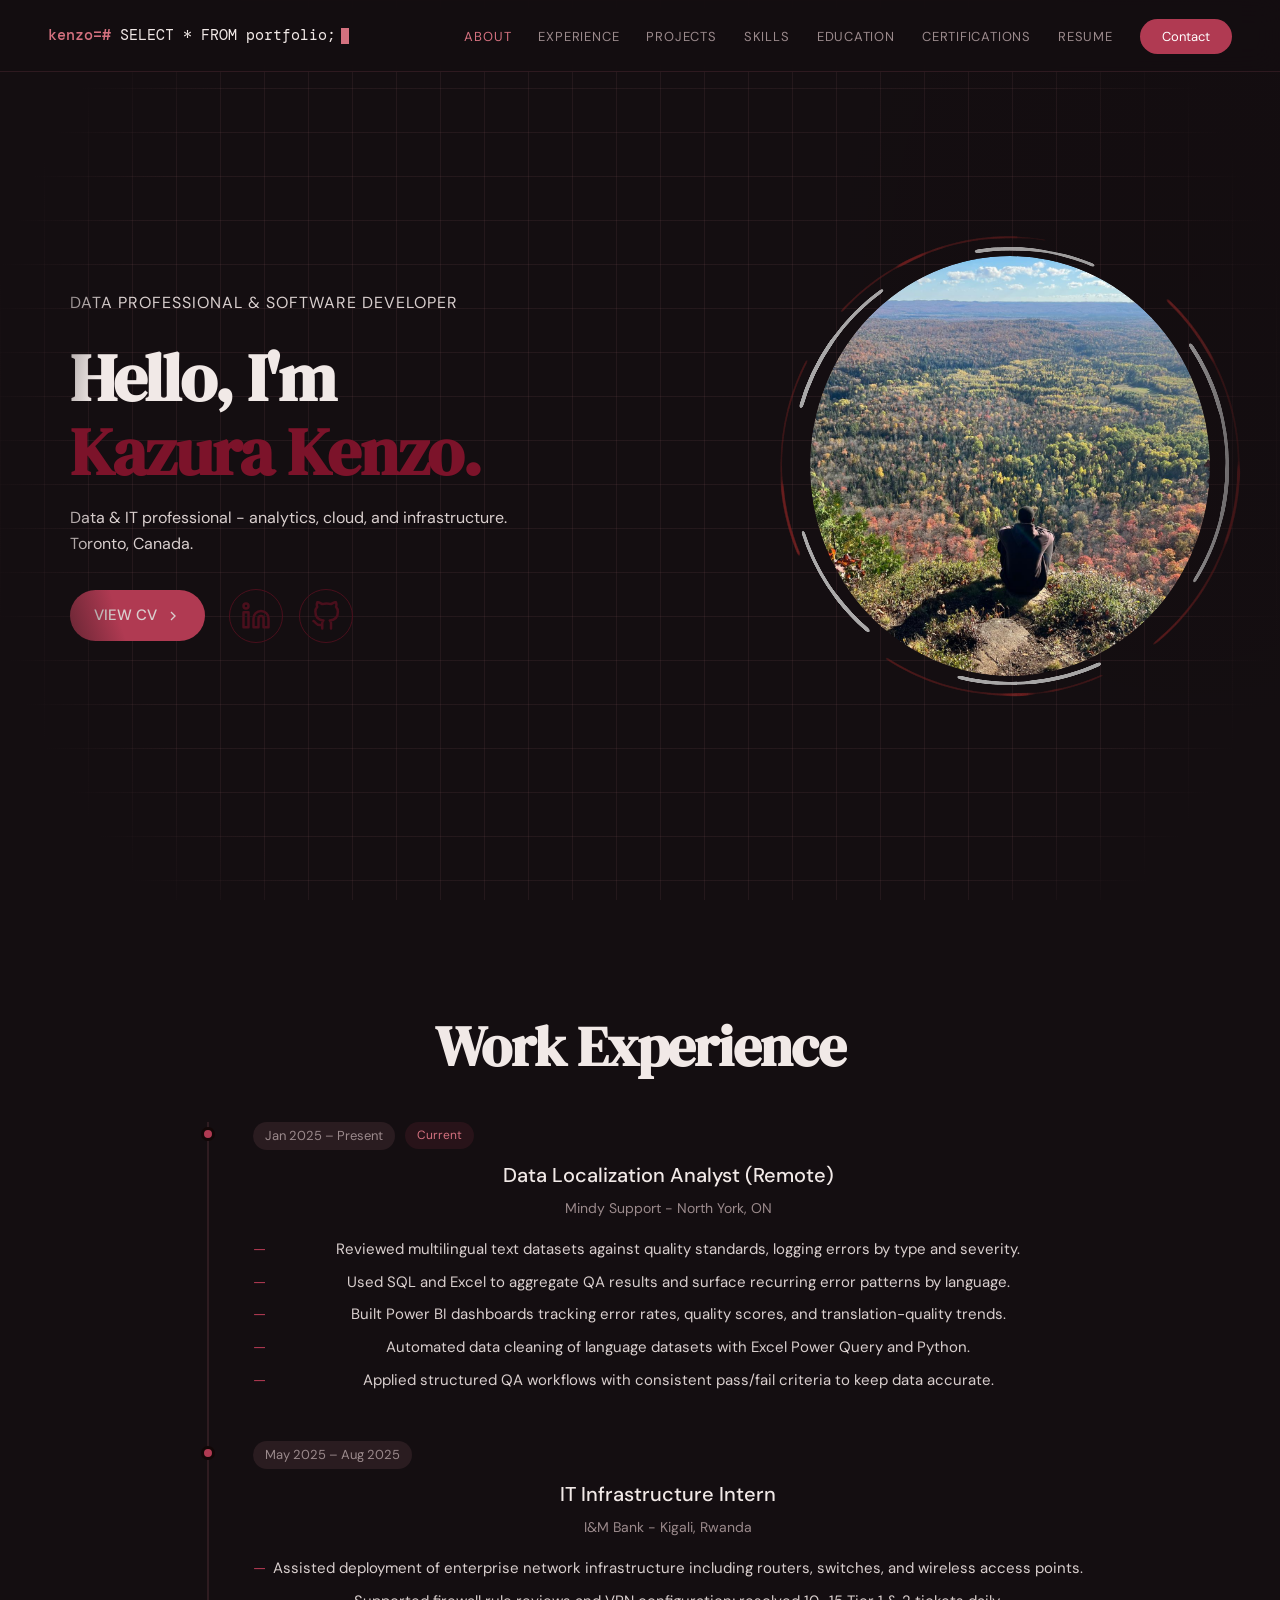
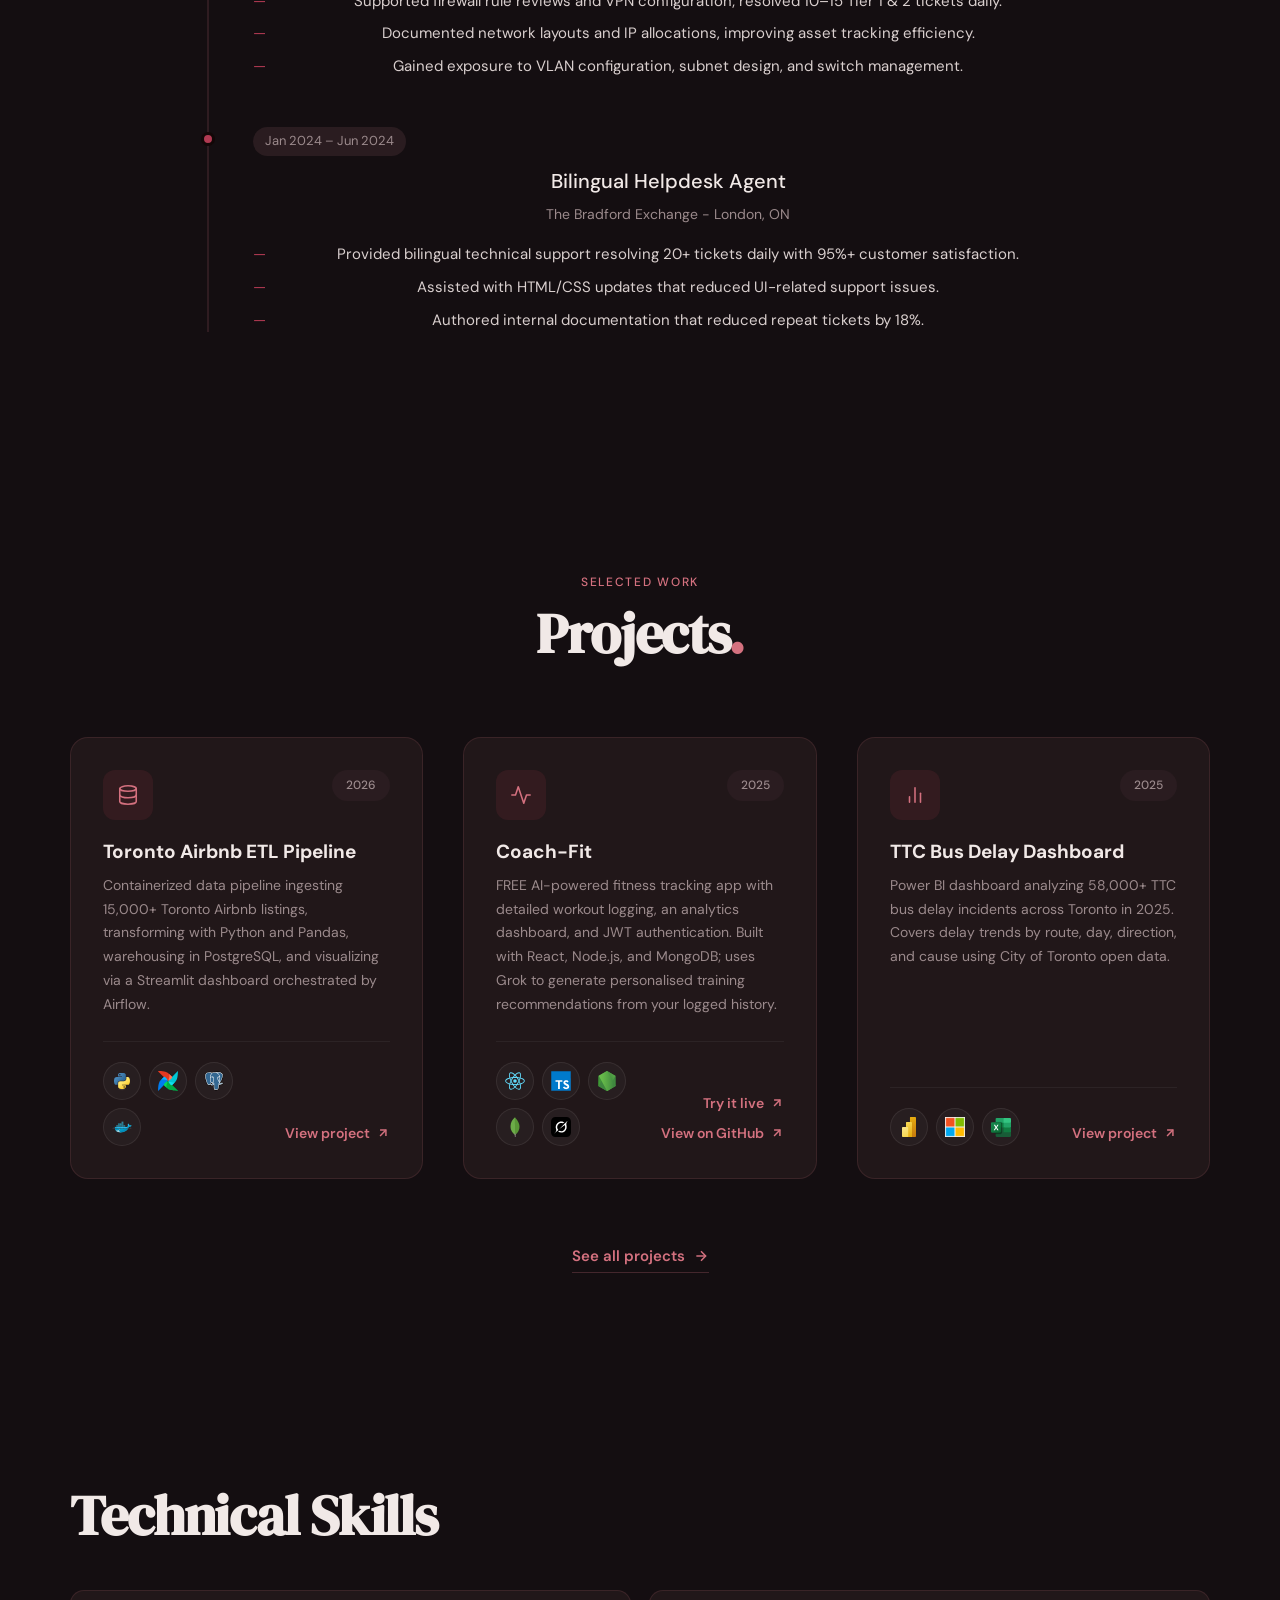
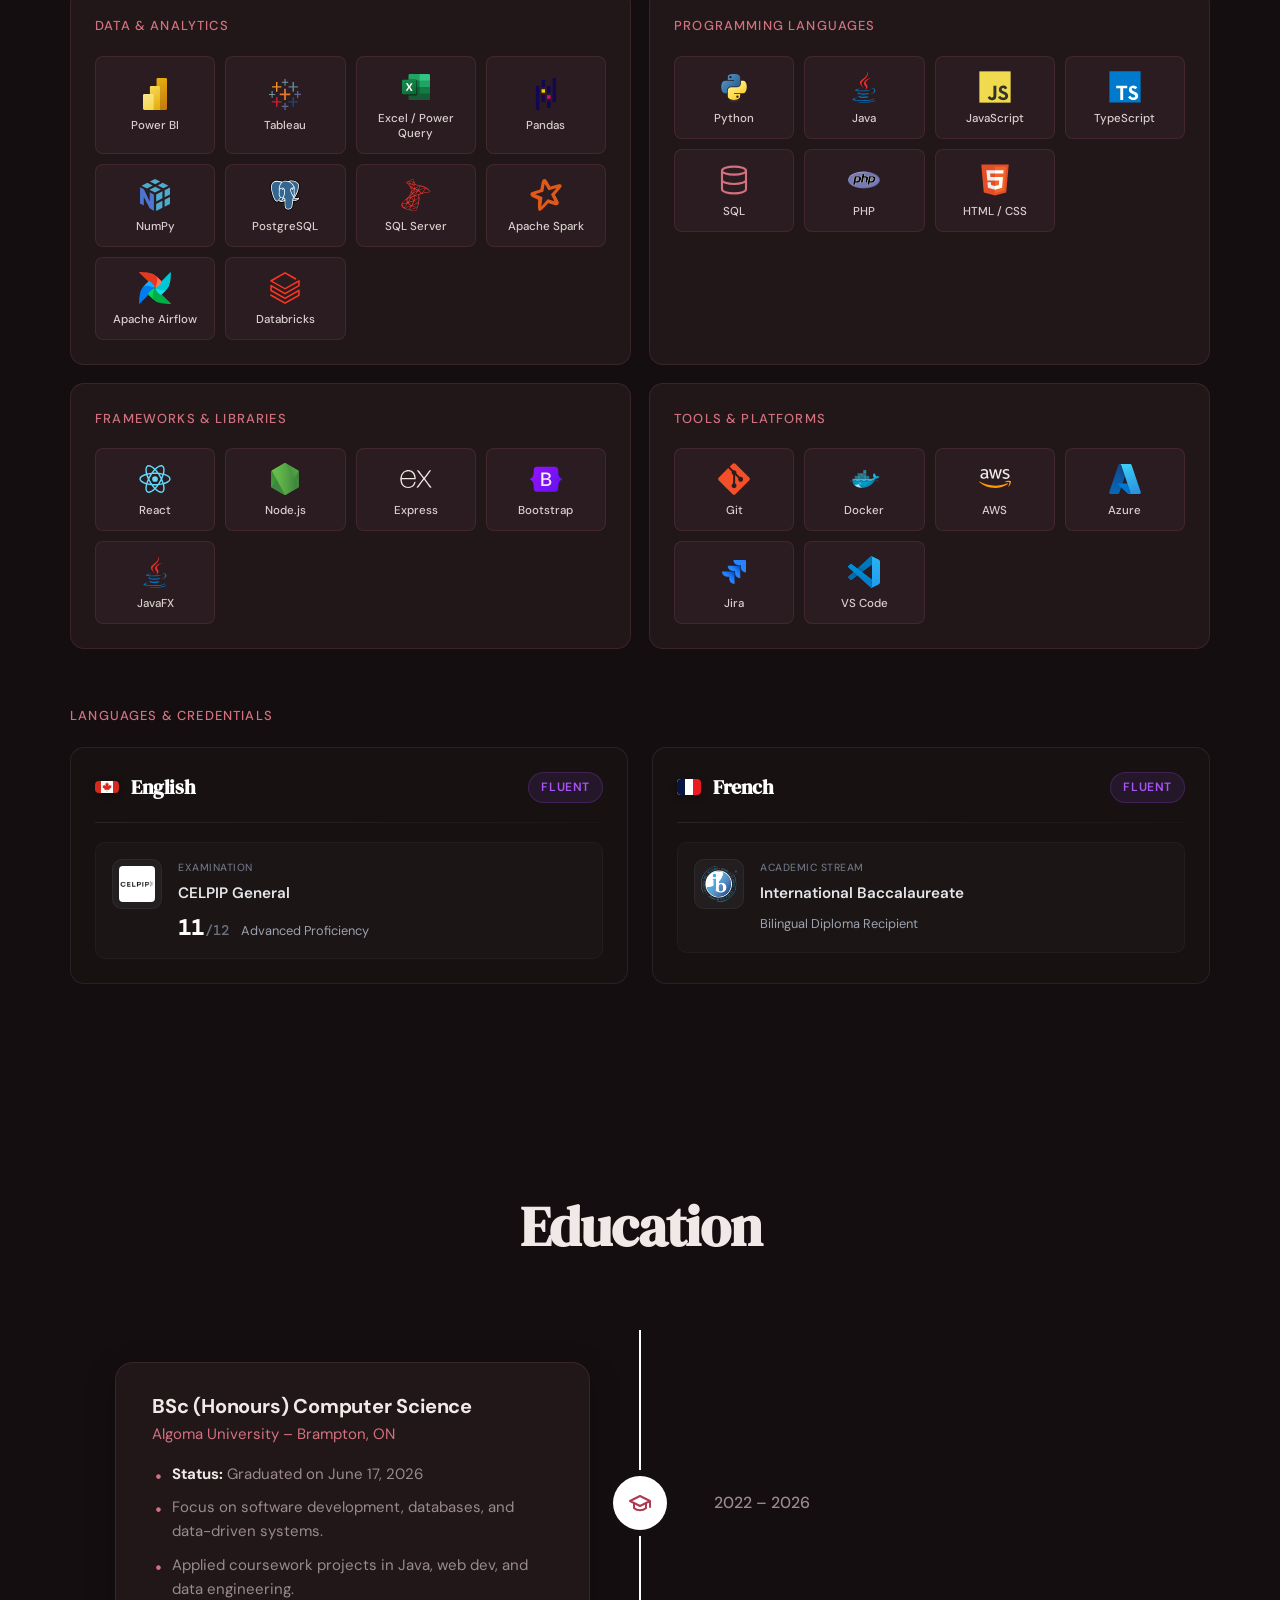
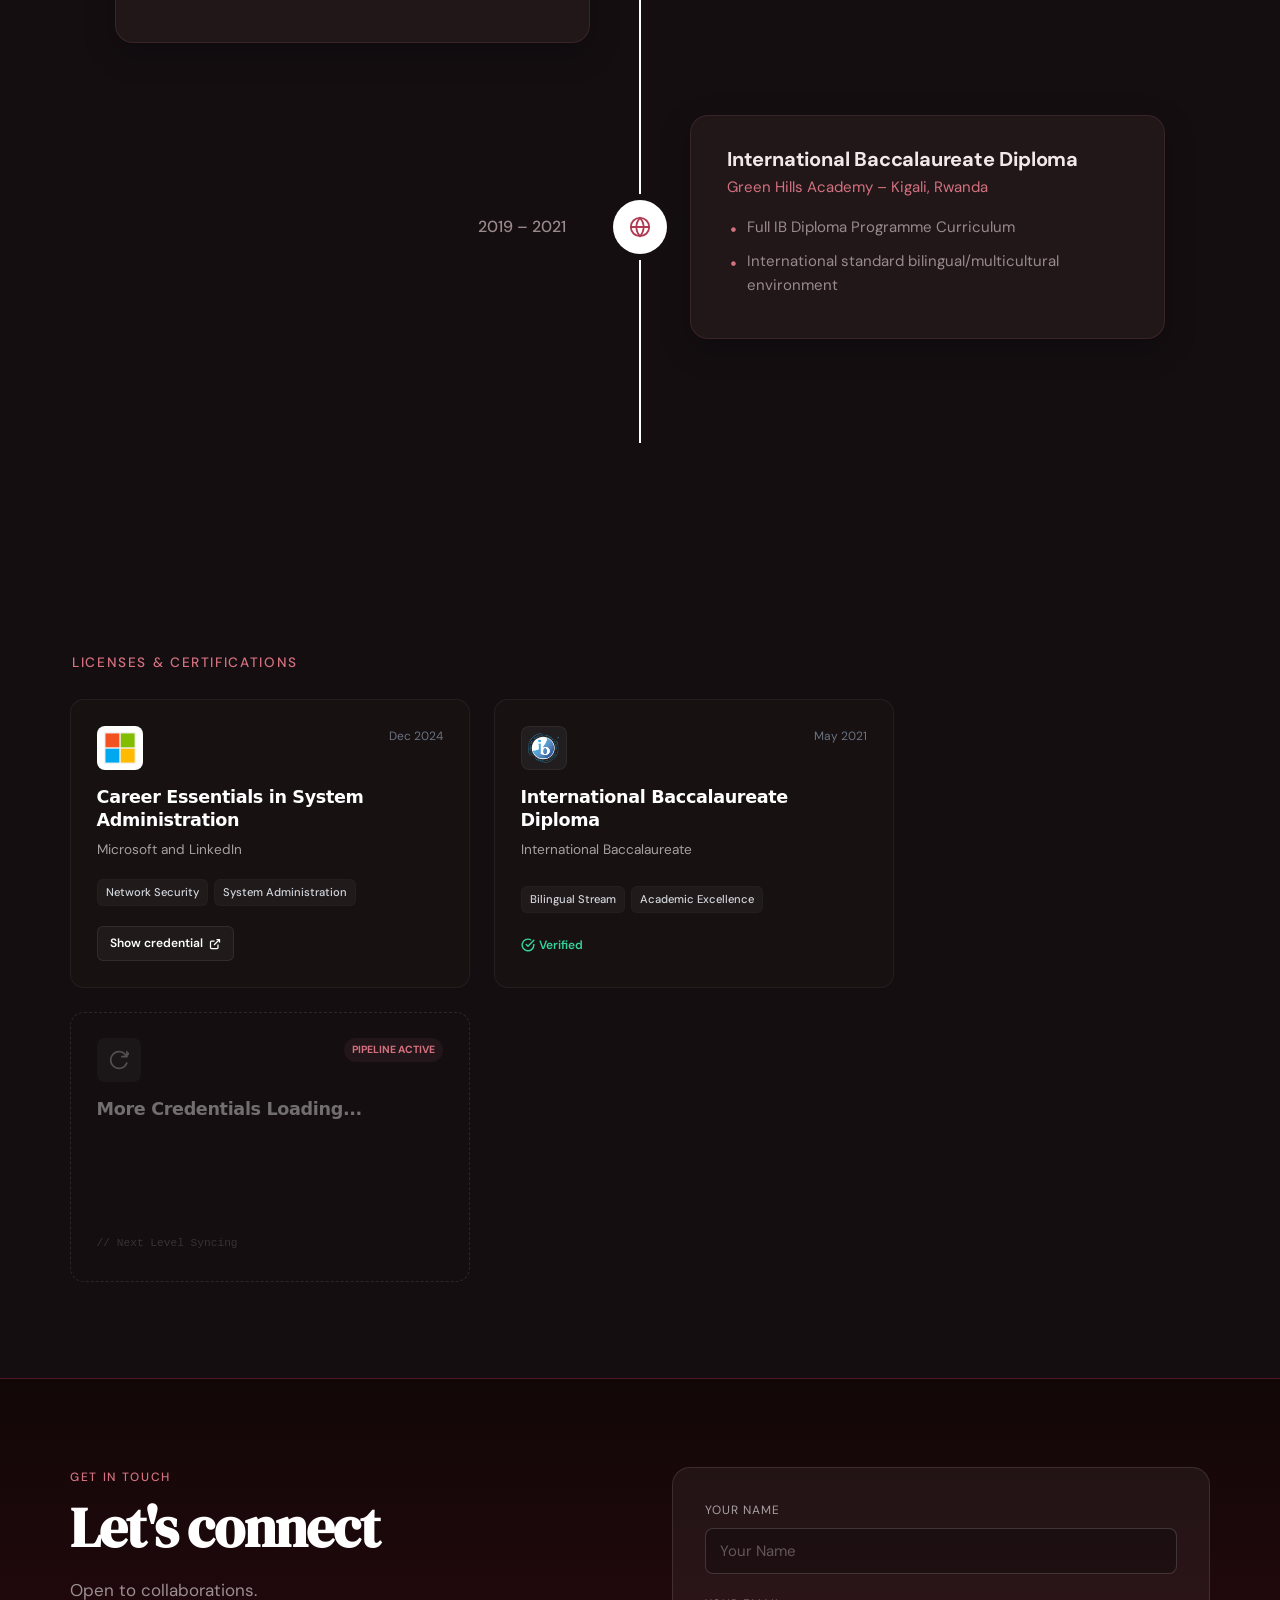
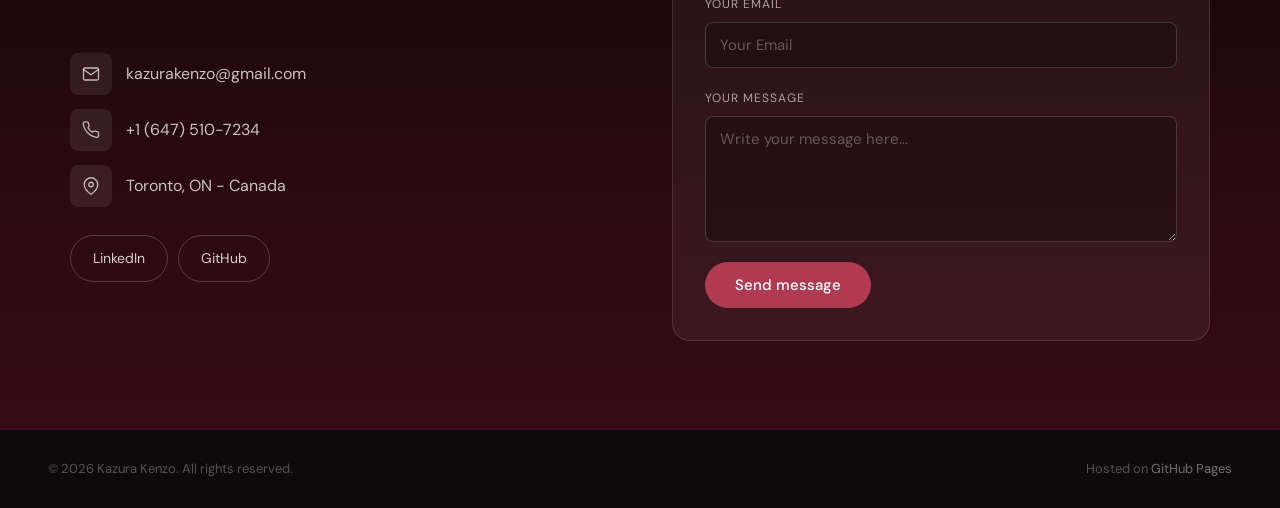
==== commit 9e1ebc38: "Font-size Reduction Fix" ====
--- a/index.html
+++ b/index.html
@@ -35,8 +35,8 @@
     <div class="hero-bg-accent"></div>
     <div class="hero-grid" style="display: flex; align-items: center; justify-content: space-between; gap: 5rem; flex-wrap: wrap;">
       <div class="hero-left" style="flex: 5; min-width: 400px;">
-        <p class="hero-title-line" style="margin-bottom: 1.5rem; text-transform: uppercase; letter-spacing: 1px; font-size: 1.5rem;">Data Professional & Software Developer</p>
-        <h1 class="hero-name" style="font-size: 5.5rem; line-height: 1.1; margin-bottom: 1rem;">
+        <p class="hero-title-line" style="margin-bottom: 1.5rem; text-transform: uppercase; letter-spacing: 1px; font-size: 1.0rem;">Data Professional & Software Developer</p>
+        <h1 class="hero-name" style="font-size: 4.2rem; line-height: 1.1; margin-bottom: 1rem;">
           Hello, I'm<br/>
           <span class="hover-selection-name">Kazura Kenzo.</span></h1>
         </h1>
@@ -91,7 +91,7 @@
           <div class="img-wrapper profile-container" id="profile-trigger">
             <img src="assets/images/profile-1.jpeg" alt="Kazura Kenzo" class="avatar-img" id="profile-img" />
   
-                 <div id="profile-location" class="profile-location-badge"> ⚲ Robertson Cliffs, Sault Ste. Marie, ON</div>
+                 <div id="profile-location" class="profile-location-badge"> ⚲ Robertson Cliffs, SSM, ON</div>
           <div class="click-me-pill">CLICK ME</div>
         </div>
 
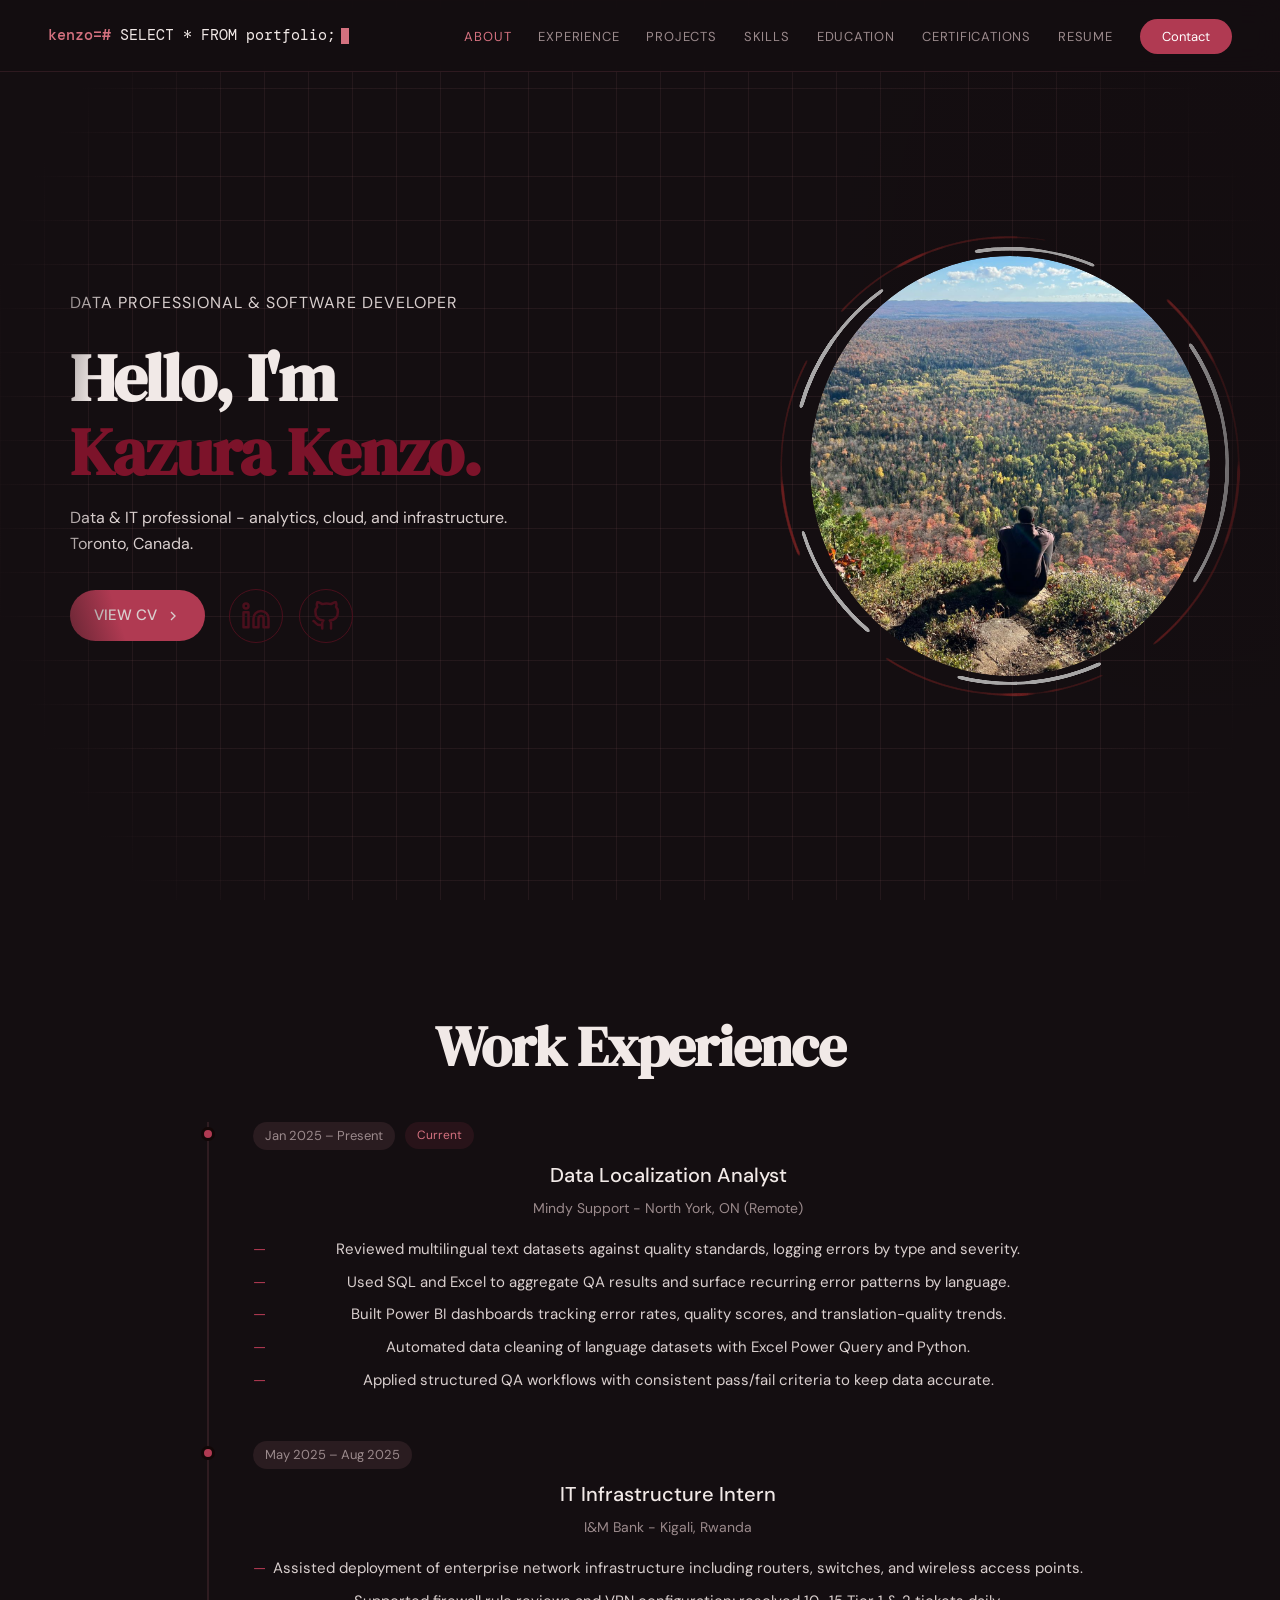
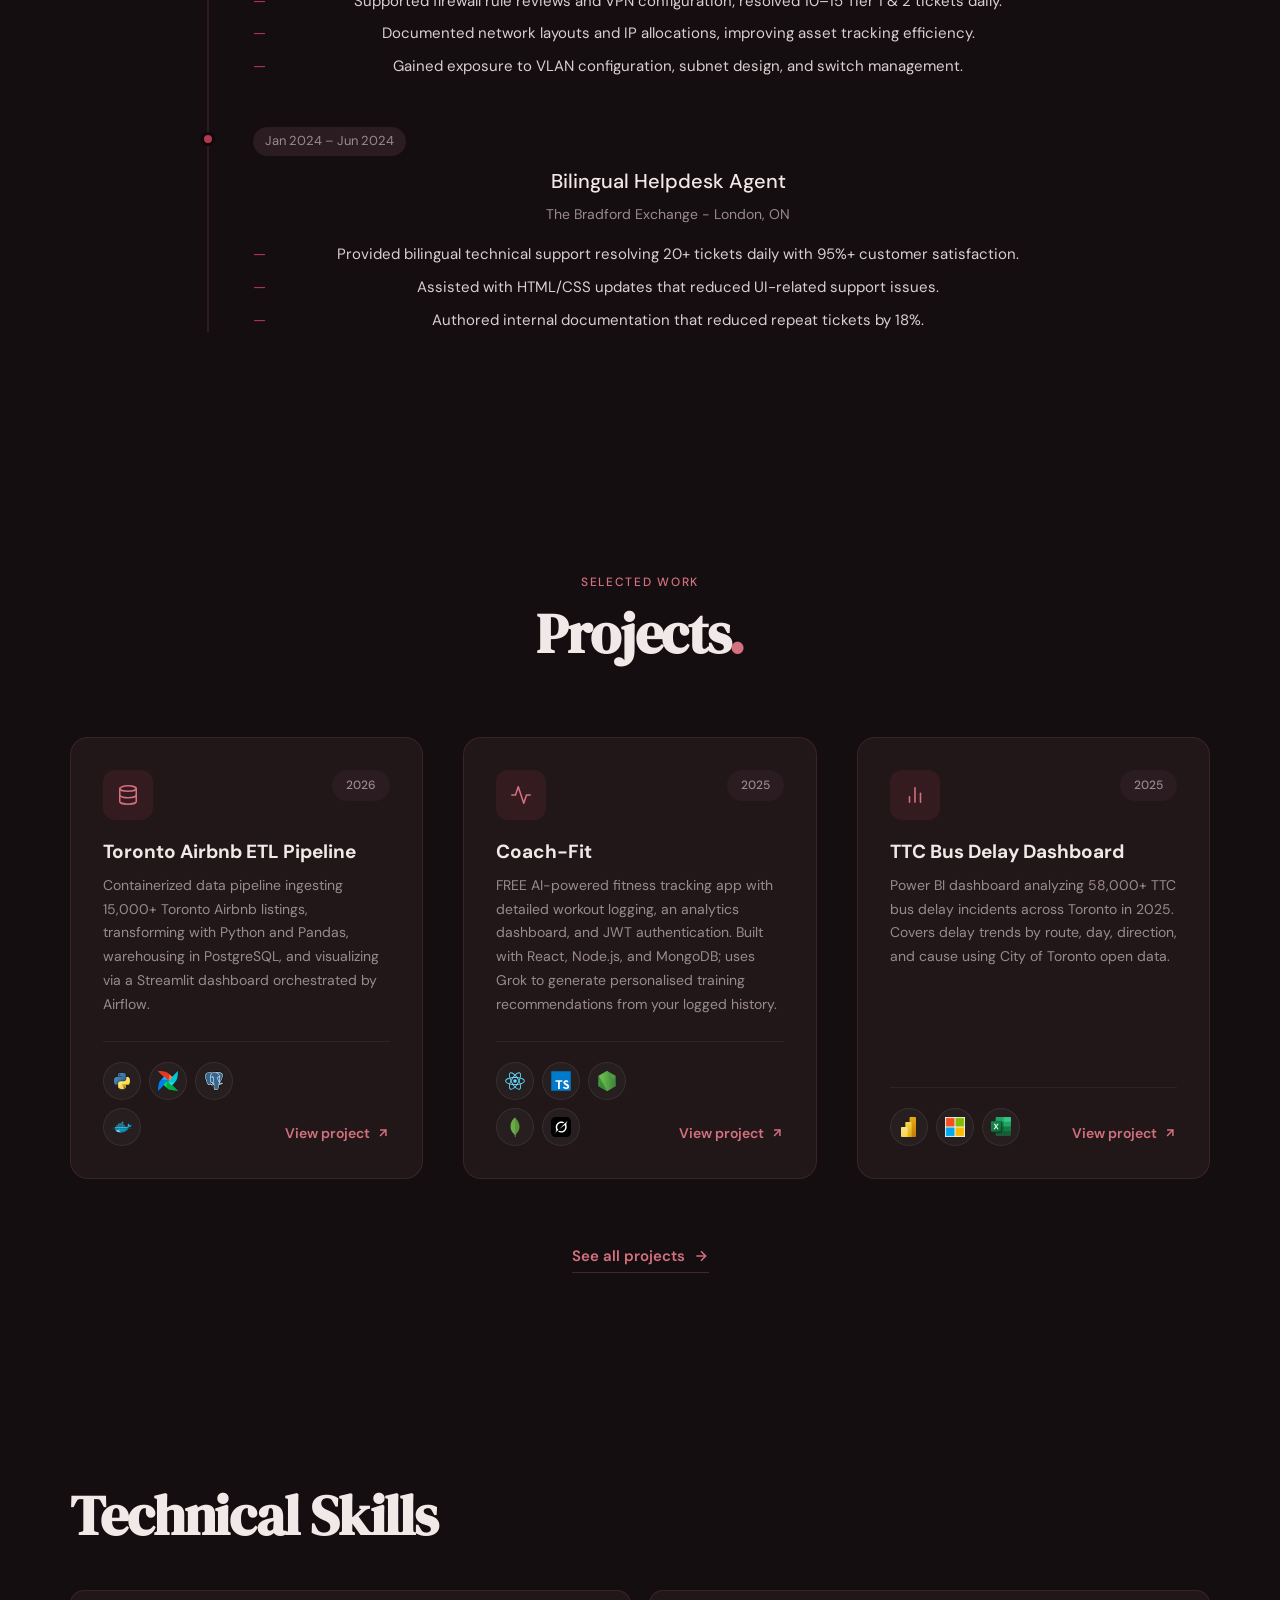
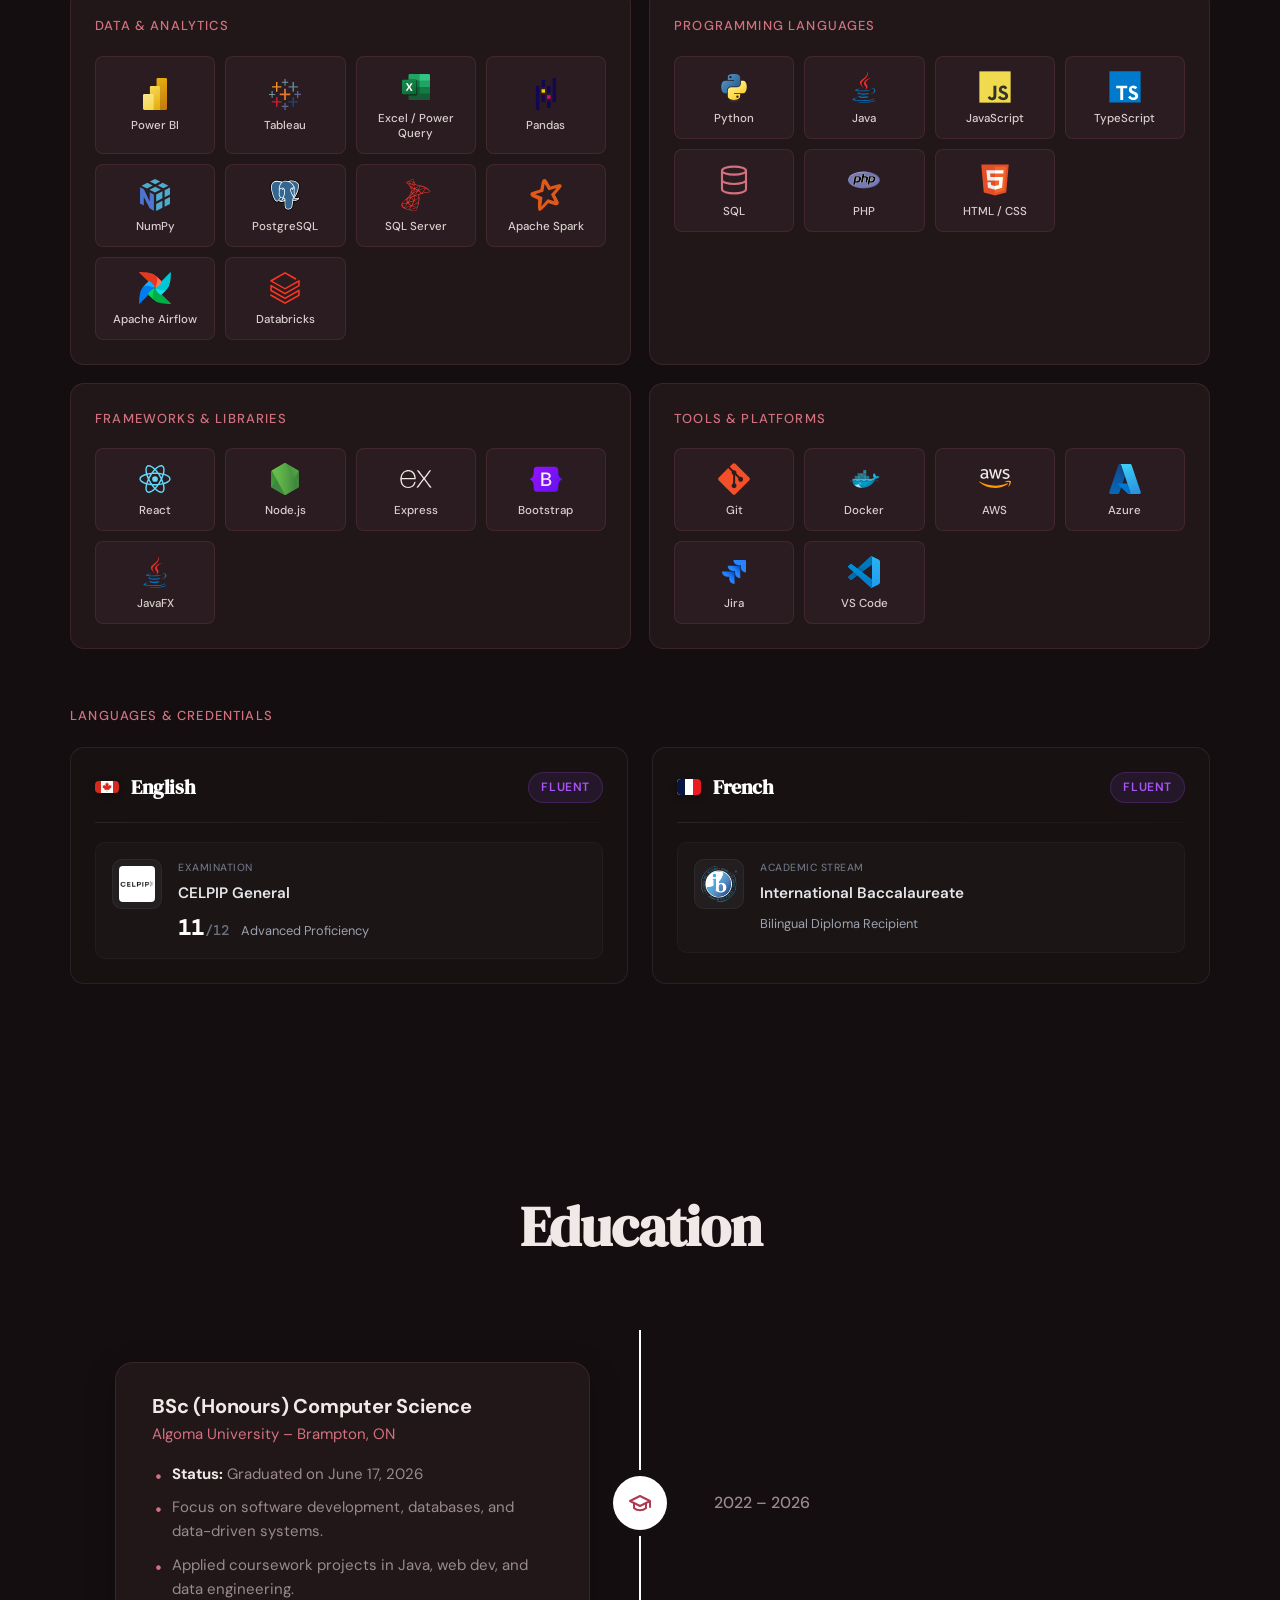
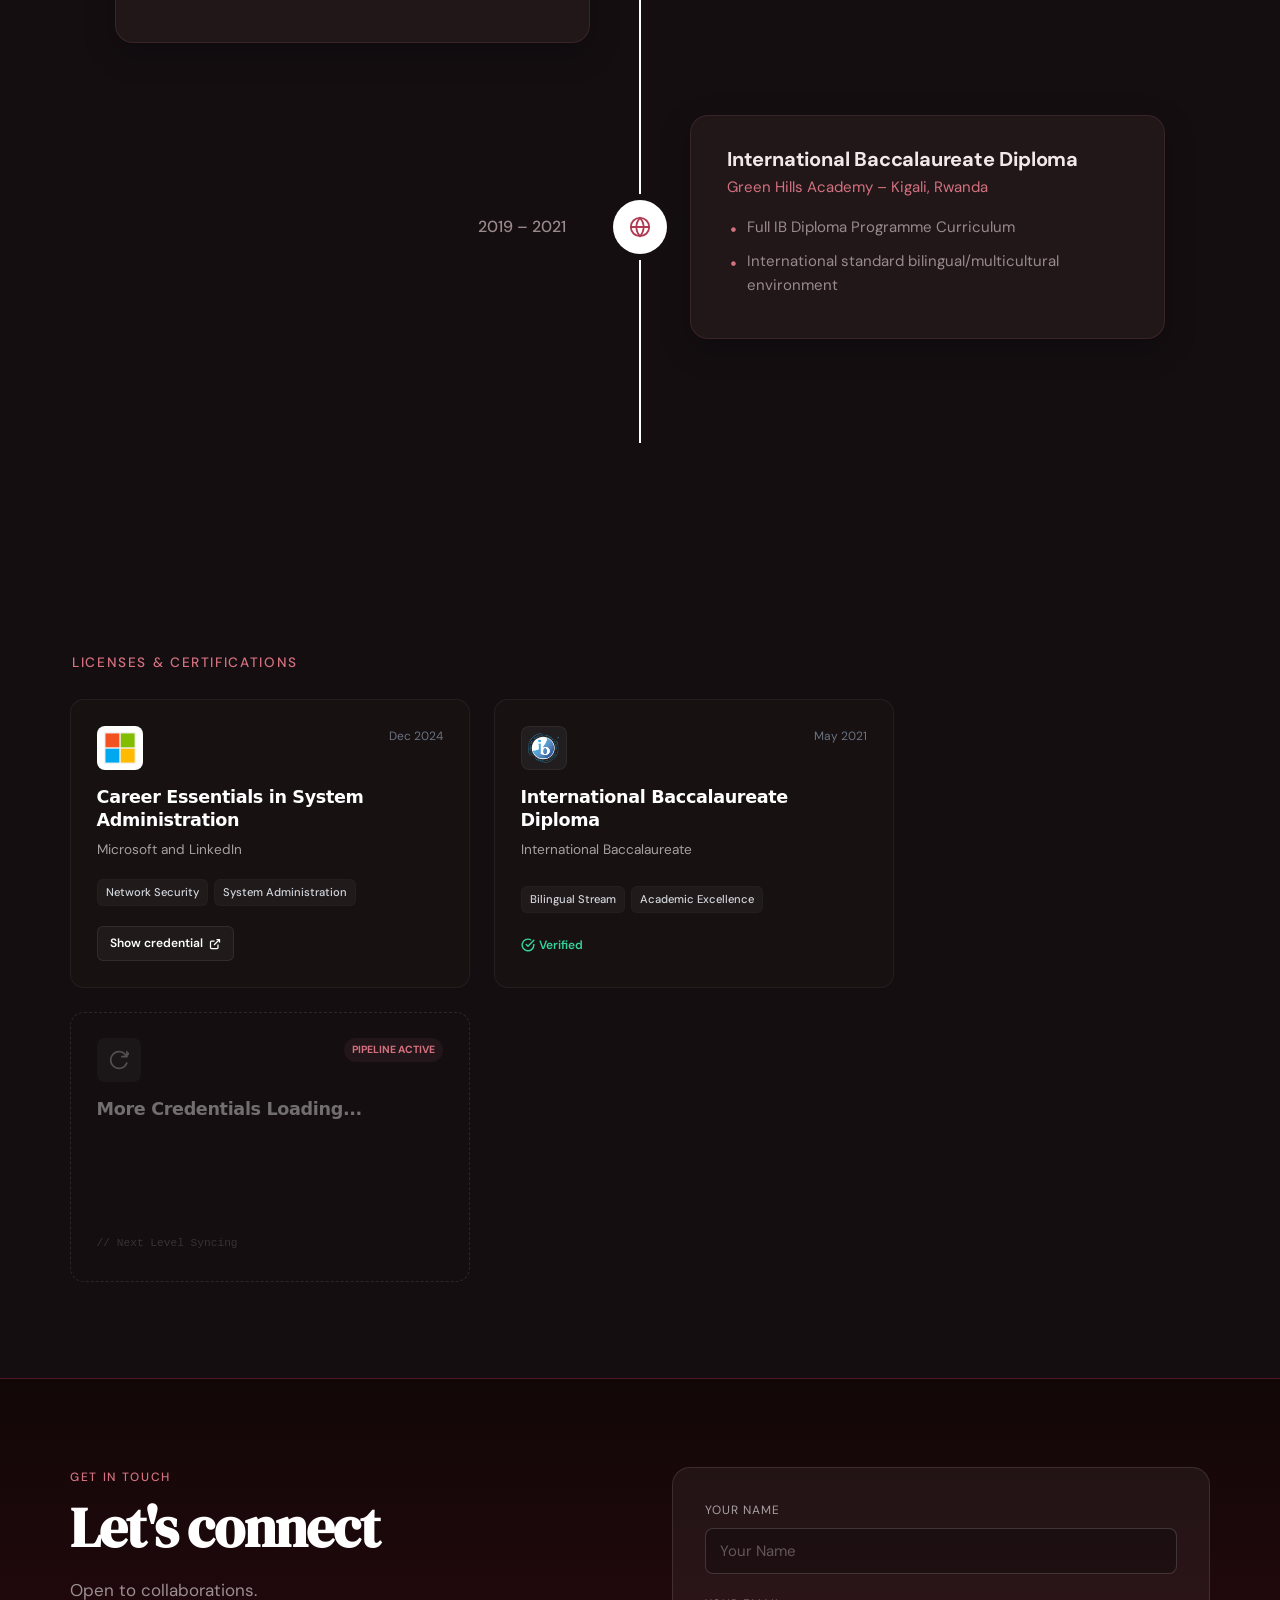
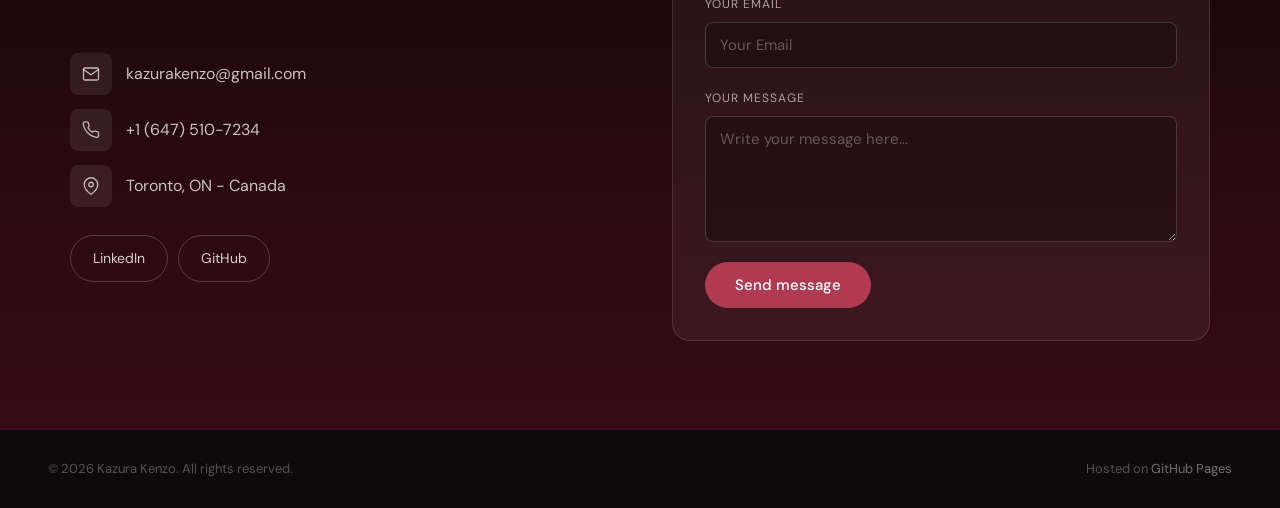
==== commit 5a13be60: "Projects.html Update + Fixes" ====
--- a/index.html
+++ b/index.html
@@ -115,8 +115,8 @@
             <span class="exp-date">Jan 2025 – Present</span>
             <span class="exp-badge">Current</span>
           </div>
-          <div class="exp-role">Data Localization Analyst (Remote)</div>
-          <div class="exp-company">Mindy Support - North York, ON</div>
+          <div class="exp-role">Data Localization Analyst</div>
+          <div class="exp-company">Mindy Support - North York, ON (Remote)</div>
           <ul class="exp-bullets">
            <li>Reviewed multilingual text datasets against quality standards, logging errors by type and severity.</li>
             <li>Used SQL and Excel to aggregate QA results and surface recurring error patterns by language.</li>
@@ -172,7 +172,7 @@
 
     <div class="projects-grid">
 
-      <a href="https://github.com/kenzokaz/toronto-airbnb-etl-pipeline" target="_blank" rel="noopener" class="project-card fade-up" style="transition-delay:0.04s">        
+      <a href="/projects#etl" target="_blank" rel="noopener" class="project-card fade-up" style="transition-delay:0.04s">        
         <div class="card-top">
           <div class="card-type-icon">
             <svg viewBox="0 0 24 24"><ellipse cx="12" cy="5" rx="9" ry="3"/><path d="M21 12c0 1.66-4 3-9 3s-9-1.34-9-3"/><path d="M3 5v14c0 1.66 4 3 9 3s9-1.34 9-3V5"/></svg>
@@ -212,17 +212,14 @@
             <div class="tech-icon-circle" title="Grok"><img src="assets/icons/Grok-logo.svg" alt="Gemini"/></div>
           </div>
           <div class="card-links-group">
-            <a href="https://coach-fit-one.vercel.app" target="_blank" rel="noopener" class="card-link">
-              Try it live <svg viewBox="0 0 24 24" width="16" height="16"><line x1="7" y1="17" x2="17" y2="7"/><polyline points="7 7 17 7 17 17"/></svg>
+          <a href="https://coach-fit-one.vercel.app" target="_blank" rel="noopener" class="card-link">View project <svg viewBox="0 0 24 24" width="16" height="16"><line x1="7" y1="17" x2="17" y2="7"/><polyline points="7 7 17 7 17 17"/></svg></a>
+
             </a>
-            <a href="https://github.com/kenzokaz/Coach-Fit." target="_blank" rel="noopener" class="card-link">
-              View on GitHub <svg viewBox="0 0 24 24" width="16" height="16"><line x1="7" y1="17" x2="17" y2="7"/><polyline points="7 7 17 7 17 17"/></svg>
-            </a>
-          </div>
-        </div>
-      </div>
-
-      <a href="https://github.com/kenzokaz/ttc-bus-delay-powerbi" target="_blank" rel="noopener" class="project-card fade-up" style="transition-delay:0.08s">
+          </div>
+        </div>
+      </div>
+
+      <a href="/projects#ttc" target="_blank" rel="noopener" class="project-card fade-up" style="transition-delay:0.08s">
         <div class="card-top">
           <div class="card-type-icon">
             <svg viewBox="0 0 24 24"><line x1="18" y1="20" x2="18" y2="10"/><line x1="12" y1="20" x2="12" y2="4"/><line x1="6" y1="20" x2="6" y2="14"/></svg>
@@ -452,6 +449,7 @@
   <div class="section-inner"> <div class="certifications-section fade-up" style="transition-delay:0.25s">
       <div class="skill-group-title">Licenses &amp; Certifications</div>
       
+      
       <div class="certs-grid">
         
         <div class="cert-profile-card">
--- a/assets/css/style.css
+++ b/assets/css/style.css
@@ -324,7 +324,7 @@
   color: #fff;
   padding: 6px 16px;
   border-radius: 20px;
-  font-size: 0.7rem;
+  font-size: 0.5rem;
   font-family: monospace;
   font-weight: 600;
   letter-spacing: 1px;
@@ -635,7 +635,6 @@
 
 .certs-grid {
   display: grid;
-  /* 🎯 FIX 1: Cap the maximum card width at 400px so they don't flatten out on large monitors */
   grid-template-columns: repeat(auto-fit, minmax(280px, 400px));
   gap: 1.5rem;
   margin-top: 1.5rem;
@@ -654,7 +653,6 @@
   flex-direction: column;
   justify-content: space-between;
   
-  /* 🎯 FIX 2: Slightly raised height constraint ensures text and buttons have breathing room */
   min-height: 270px; 
   box-sizing: border-box;
   transition: all 0.3s cubic-bezier(0.2, 0.8, 0.2, 1);
@@ -669,7 +667,6 @@
   width: 100%;
 }
 
-/* 🎯 FIX 3: Robust fallback protection box for logo graphics */
 .cert-logo-container {
   width: 46px;
   height: 44px;
@@ -719,7 +716,7 @@
 
 .cert-profile-card .cert-title {
   font-family: system-ui, -apple-system, sans-serif !important; /* Overrides serif inherited bugs */
-  font-size: 1.1rem !important;
+  font-size: 1.1rem;
   font-weight: 600 !important;
   color: #ffffff !important;
   line-height: 1.35;
@@ -1908,7 +1905,7 @@
   padding: 6px 16px;
   border-radius: 20px;
   font-family: 'DM Mono', monospace;
-  font-size: 0.8rem;
+  font-size: 0.6rem;
   opacity: 0;
   transition: all 0.3s ease;
   pointer-events: none; 
@@ -2074,4 +2071,95 @@
 .project-card.stable-card:hover .card-link svg,
 .project-card-featured.stable-card:hover .featured-link svg {
   transform: none !important;
+}
+
+/* --------------------------------------
+   mobile hero (index.html) 
+   ------------------------------------ */
+@media (max-width: 768px) {
+
+  /* tighter padding + smaller grid lines on small screens */
+  #hero {
+    padding: 6rem 1.5rem 3rem;
+    --grid-size: 32px;
+  }
+
+  /* the inline styles on .hero-grid force flex + a huge 5rem gap, so override here */
+  #hero .hero-grid {
+    display: flex !important;
+    flex-direction: column !important;
+    gap: 2rem !important;
+    text-align: center;
+  }
+
+  /* the 900px rule hides .hero-right - bring the photo back and put it on top */
+  #hero .hero-right {
+    display: flex !important;
+    order: -1;
+    width: 100%;
+    justify-content: center;
+    min-width: 0 !important;  /* kills the inline min-width: 300px */
+    flex: none !important;
+    padding: 0 1rem;
+  }
+
+  #hero .hero-left {
+    min-width: 0 !important;  /* kills the inline min-width: 400px that caused overflow */
+    flex: none !important;
+    width: 100%;
+  }
+
+  /* shrink the avatar so it actually fits a phone */
+  .avatar-container { width: 260px !important; height: 260px !important; }
+  .avatar-img { width: 230px !important; height: 230px !important; }
+
+  /* keep the kinetic rings from clipping the card edges */
+  #hero .ring-layer { width: 100%; height: 100%; }
+  #hero .avatar-container { overflow: visible; }
+
+  /* role eyebrow was overflowing off-screen - shrink it and let it wrap */
+  #hero .hero-title-line {
+    font-size: 0.8rem !important;
+    letter-spacing: 0.08em !important;
+    line-height: 1.4;
+    white-space: normal;
+    margin-bottom: 0.75rem !important;
+  }
+
+  /* name was 4.2rem inline - still too big on mobile */
+  #hero .hero-name {
+    font-size: 2.6rem !important;
+    line-height: 1.15 !important;
+    margin-bottom: 1rem !important;
+  }
+
+  /* center the bio at a comfy width */
+  #hero .hero-bio {
+    max-width: 100% !important;
+    margin: 0 auto 1.75rem !important;
+    font-size: 1rem;
+  }
+
+  /* center the CV button + social circles, let them wrap */
+  #hero .hero-actions {
+    justify-content: center !important;
+    flex-wrap: wrap;
+    gap: 1rem !important;
+  }
+  .social-circle { width: 48px; height: 48px; }
+  .social-circle svg { width: 26px; height: 26px; }
+}
+
+/* very small phones - dial the name down a touch more */
+@media (max-width: 380px) {
+  #hero .hero-name { font-size: 2.2rem !important; }
+}
+
+/* --------------------------------------
+   mobile certs heading - nudging title a little to the right..
+   ------------------------------------ */
+@media (max-width: 768px) {
+  .certifications-section .skill-group-title {
+    padding-left: 1.5rem;
+  }
 }
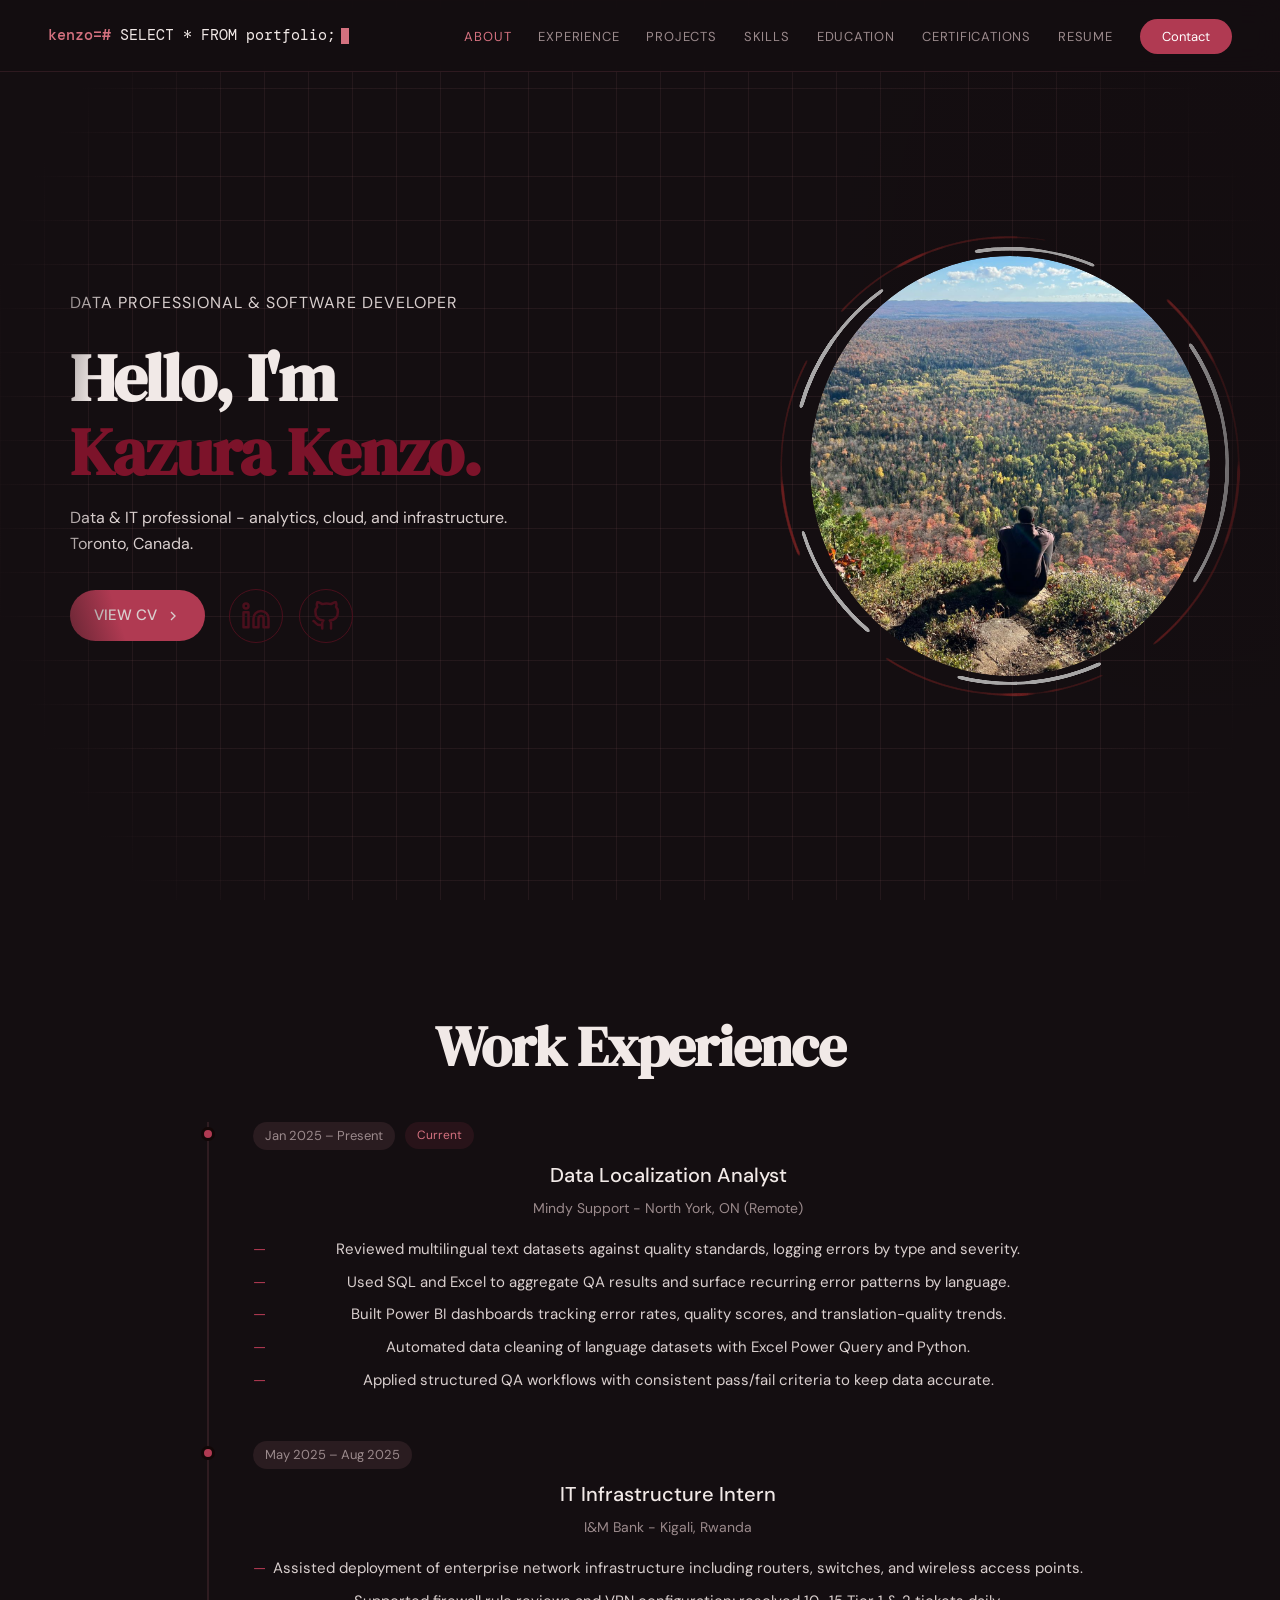
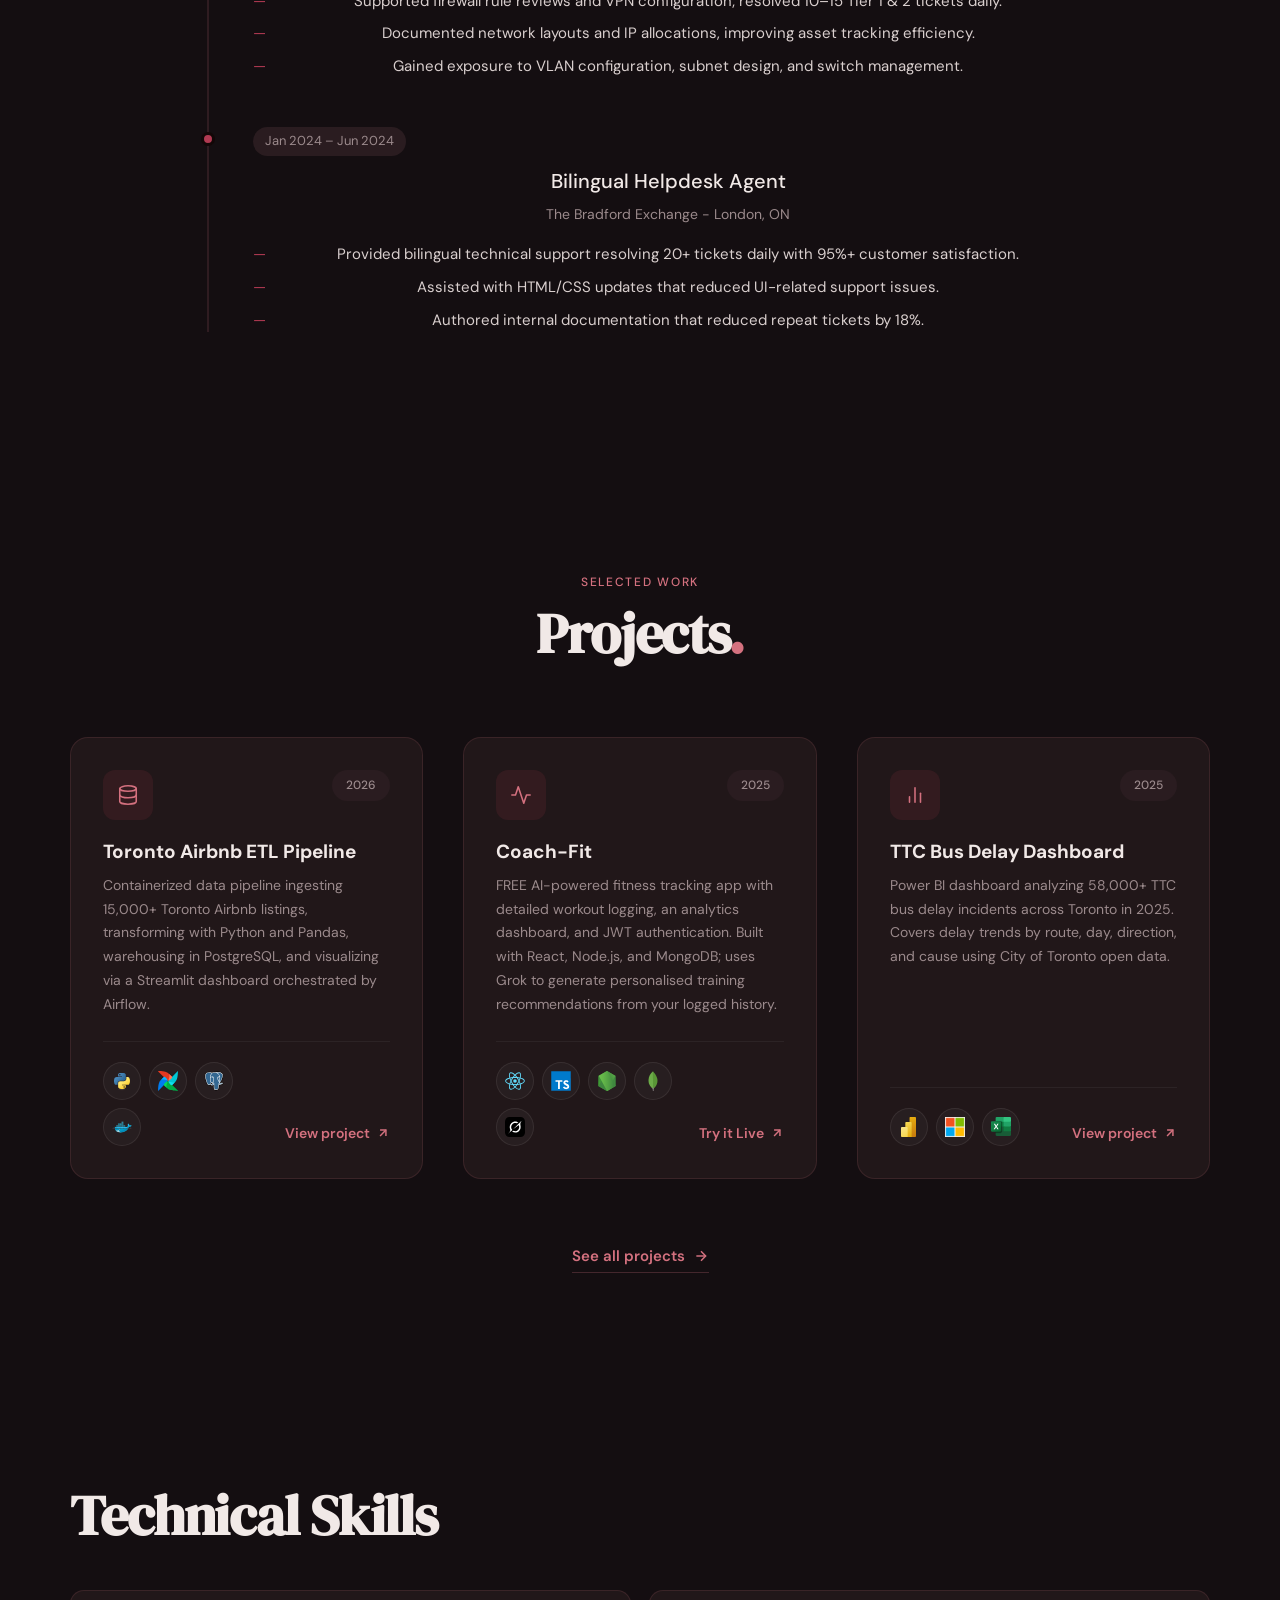
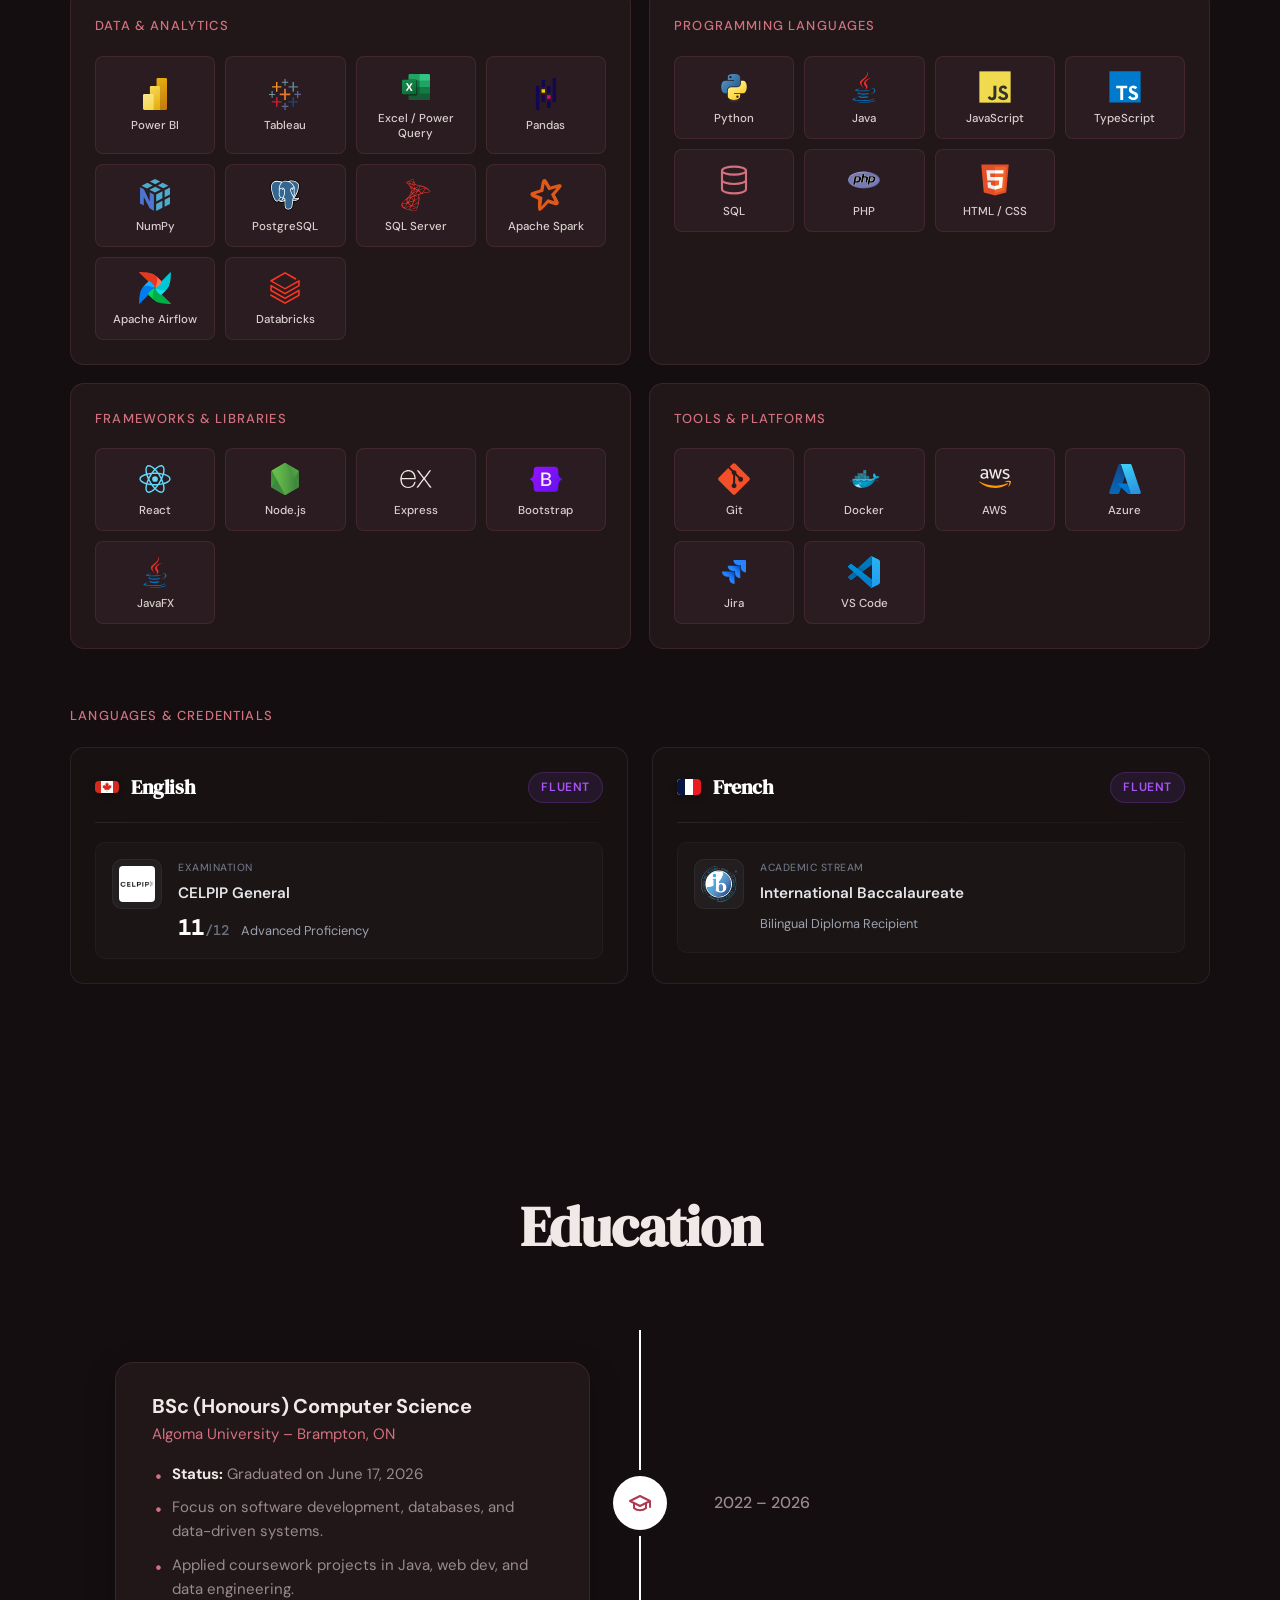
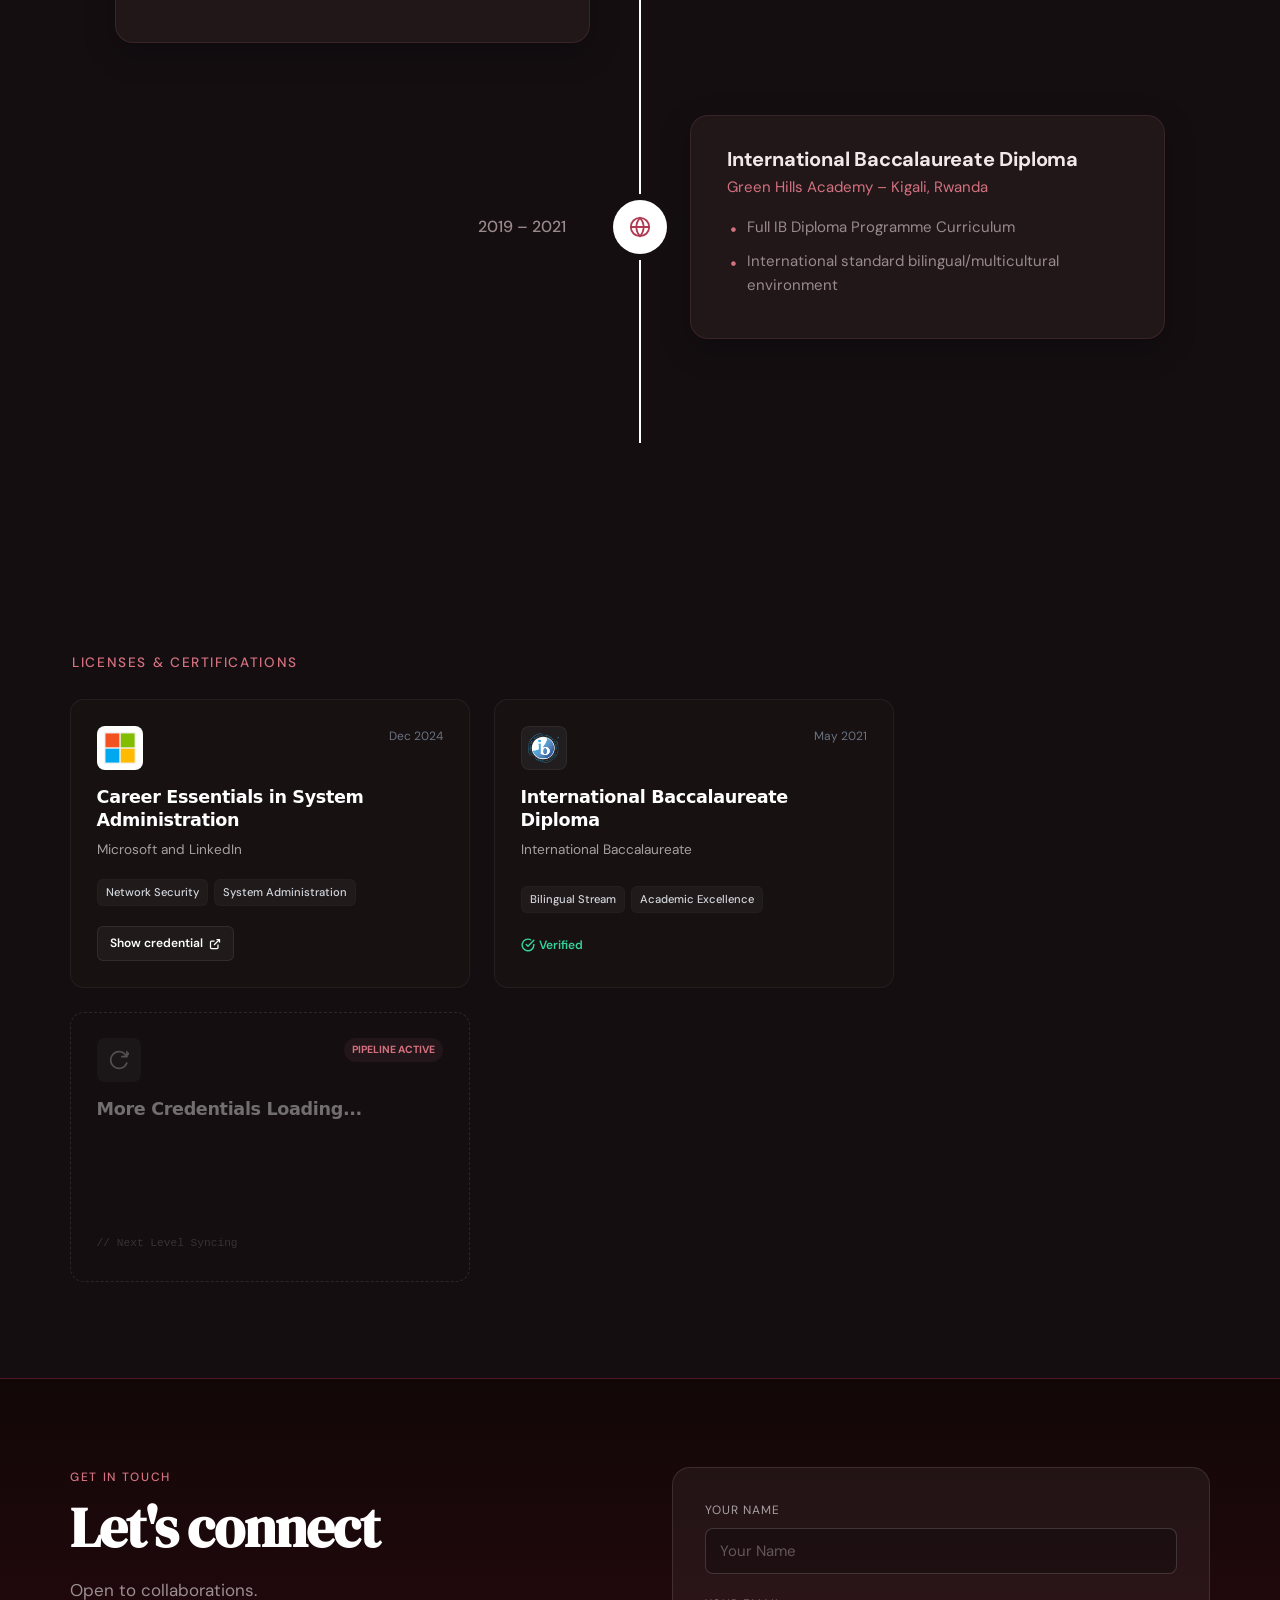
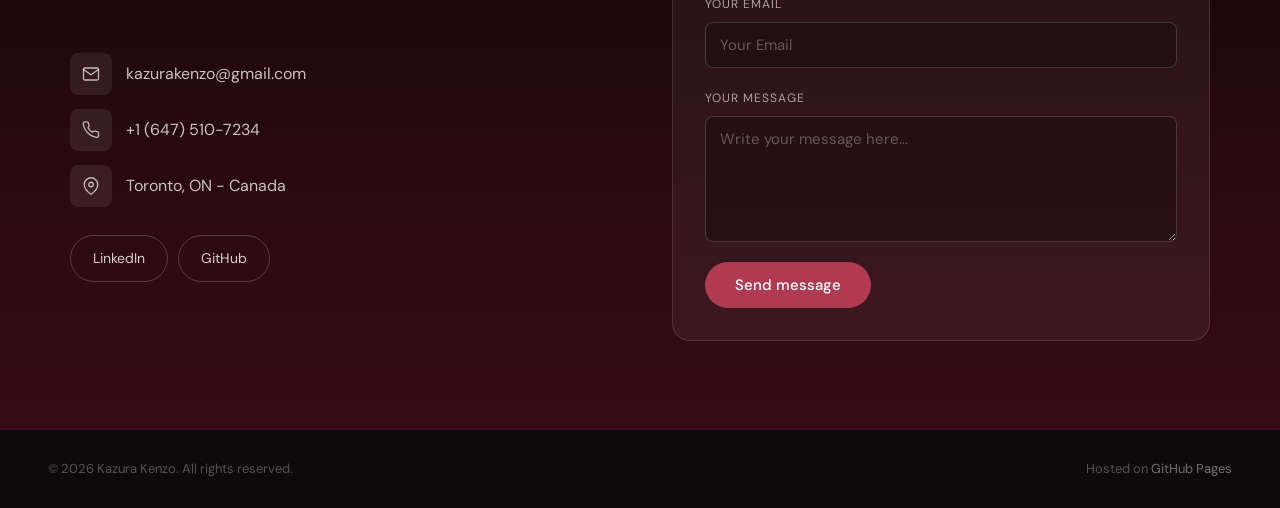
==== commit 3eb2e2a1: "Update" ====
--- a/index.html
+++ b/index.html
@@ -172,8 +172,8 @@
 
     <div class="projects-grid">
 
-      <a href="/projects#etl" target="_blank" rel="noopener" class="project-card fade-up" style="transition-delay:0.04s">        
-        <div class="card-top">
+<a href="/projects#etl" class="project-card fade-up" style="transition-delay:0.04s">
+          <div class="card-top">
           <div class="card-type-icon">
             <svg viewBox="0 0 24 24"><ellipse cx="12" cy="5" rx="9" ry="3"/><path d="M21 12c0 1.66-4 3-9 3s-9-1.34-9-3"/><path d="M3 5v14c0 1.66 4 3 9 3s9-1.34 9-3V5"/></svg>
           </div>
@@ -212,15 +212,15 @@
             <div class="tech-icon-circle" title="Grok"><img src="assets/icons/Grok-logo.svg" alt="Gemini"/></div>
           </div>
           <div class="card-links-group">
-          <a href="https://coach-fit-one.vercel.app" target="_blank" rel="noopener" class="card-link">View project <svg viewBox="0 0 24 24" width="16" height="16"><line x1="7" y1="17" x2="17" y2="7"/><polyline points="7 7 17 7 17 17"/></svg></a>
+          <a href="projects#coachfit" target="_blank" rel="noopener" class="card-link">Try it Live<svg viewBox="0 0 24 24" width="16" height="16"><line x1="7" y1="17" x2="17" y2="7"/><polyline points="7 7 17 7 17 17"/></svg></a>
 
             </a>
           </div>
         </div>
       </div>
 
-      <a href="/projects#ttc" target="_blank" rel="noopener" class="project-card fade-up" style="transition-delay:0.08s">
-        <div class="card-top">
+<a href="/projects#ttc" class="project-card fade-up" style="transition-delay:0.08s">
+          <div class="card-top">
           <div class="card-type-icon">
             <svg viewBox="0 0 24 24"><line x1="18" y1="20" x2="18" y2="10"/><line x1="12" y1="20" x2="12" y2="4"/><line x1="6" y1="20" x2="6" y2="14"/></svg>
           </div>
--- a/assets/css/style.css
+++ b/assets/css/style.css
@@ -2109,13 +2109,23 @@
     width: 100%;
   }
 
-  /* shrink the avatar so it actually fits a phone */
-  .avatar-container { width: 260px !important; height: 260px !important; }
-  .avatar-img { width: 230px !important; height: 230px !important; }
-
-  /* keep the kinetic rings from clipping the card edges */
-  #hero .ring-layer { width: 100%; height: 100%; }
-  #hero .avatar-container { overflow: visible; }
+  /* shrink the avatar container + photo to phone size */
+  #hero .avatar-container { width: 280px !important; height: 280px !important; }
+  #hero .img-wrapper { width: 240px !important; height: 240px !important; }
+  #hero .avatar-img { width: 240px !important; height: 240px !important; }
+
+  /* rings: .ring-layer is 130% with no offset, so it anchors top-left and spills
+     right. pin the wrapper to center (no animation fighting it) and shrink it to
+     orbit the 240px photo. dropped the goo filter for mobile. */
+  #hero .ring-layer {
+    filter: none !important;
+    top: 50% !important;
+    left: 50% !important;
+    width: 100% !important;
+    height: 100% !important;
+    transform: translate(-50%, -50%) !important;
+    opacity: 1 !important;
+  }
 
   /* role eyebrow was overflowing off-screen - shrink it and let it wrap */
   #hero .hero-title-line {
@@ -2139,6 +2149,13 @@
     margin: 0 auto 1.75rem !important;
     font-size: 1rem;
   }
+  /* the kinetic dashed rings look lopsided on mobile (no goo filter to blur
+     them into a full halo). hide them and draw one clean ring around the photo. */
+  #hero .ring-layer { display: none !important; }
+
+  #hero .img-wrapper {
+    box-shadow: 0 0 0 6px var(--bg), 0 0 0 8px rgba(132, 37, 37, 0.6);
+  }
 
   /* center the CV button + social circles, let them wrap */
   #hero .hero-actions {
@@ -2148,6 +2165,11 @@
   }
   .social-circle { width: 48px; height: 48px; }
   .social-circle svg { width: 26px; height: 26px; }
+
+  /* no hover on phones - keep badges visible; top one nudged lower */
+  #hero .profile-location-badge { top: 25px !important; font-size: 0.55rem !important; padding: 5px 12px !important; opacity: 1 !important; transform: translateX(-50%) !important; }
+  #hero .click-me-pill { bottom: 16px !important; font-size: 0.5rem !important; padding: 5px 12px !important; opacity: 1 !important; transform: translateX(-50%) !important; }
+
 }
 
 /* very small phones - dial the name down a touch more */
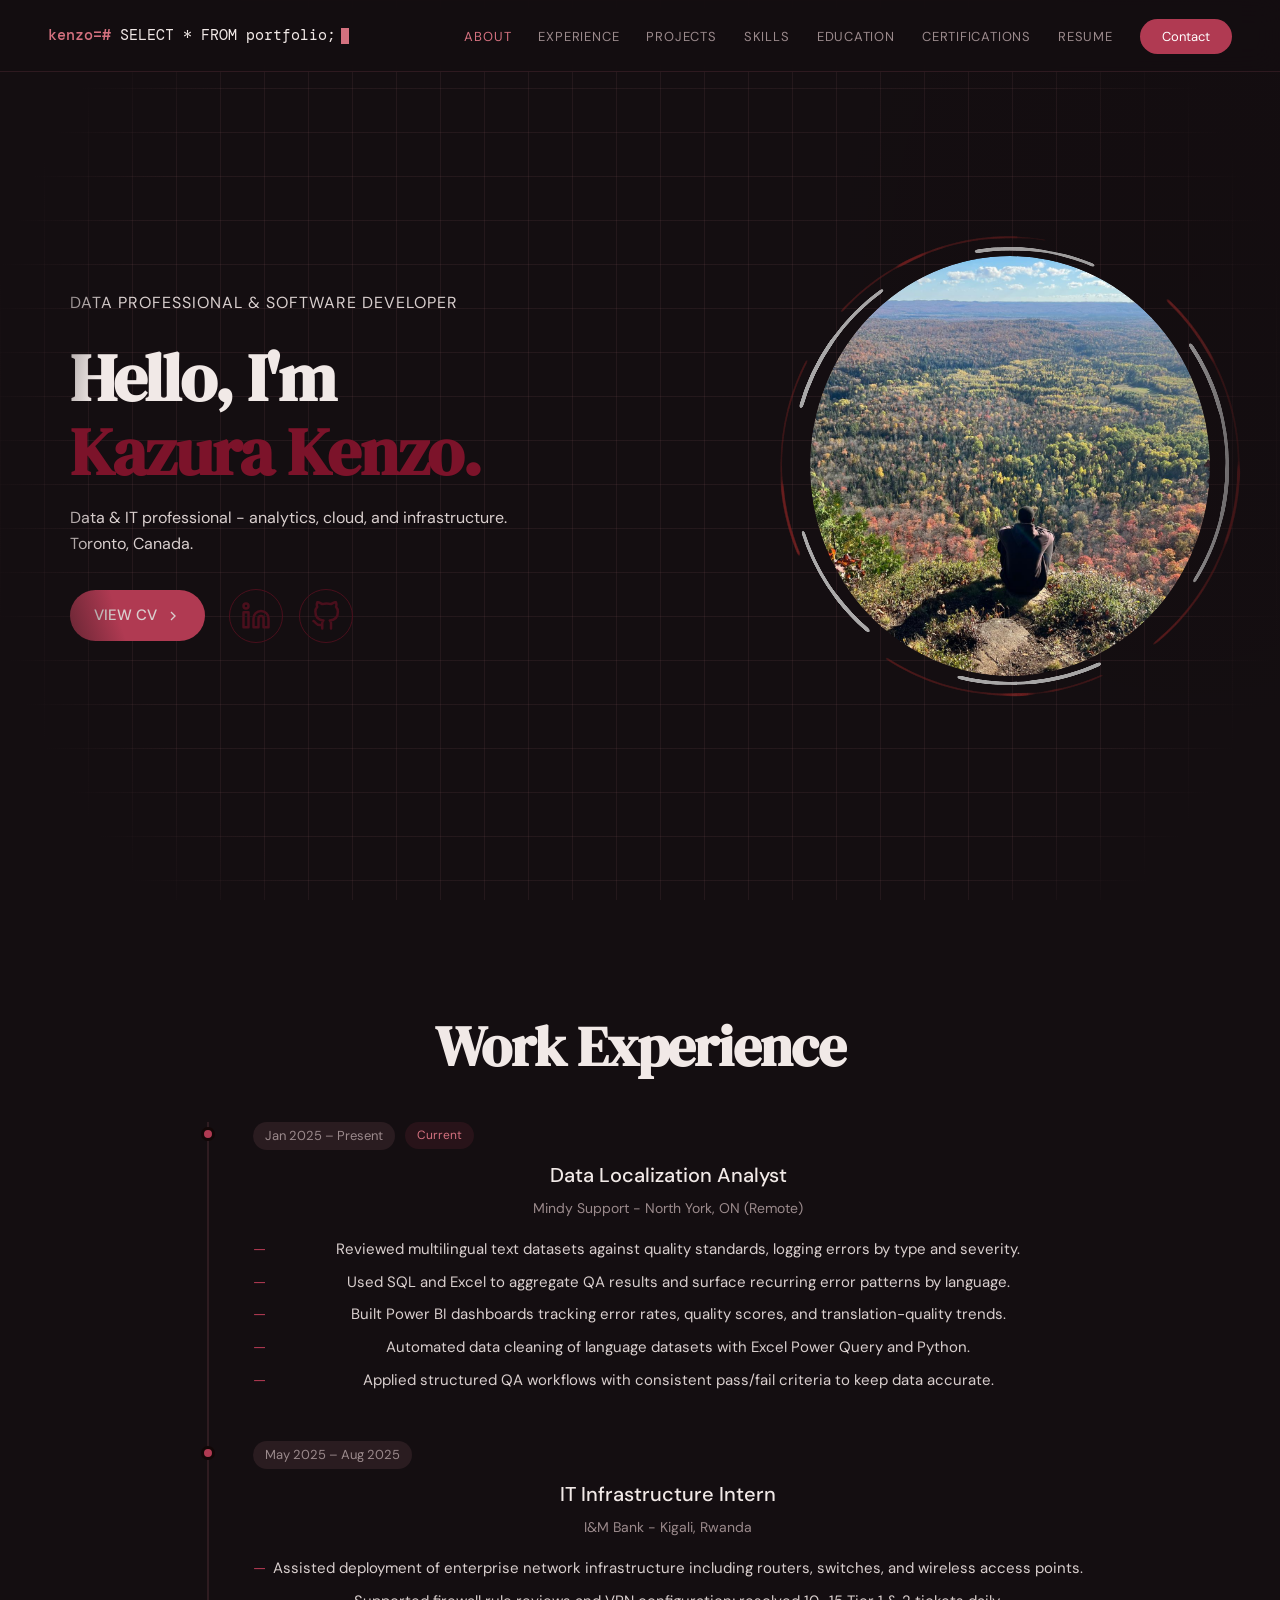
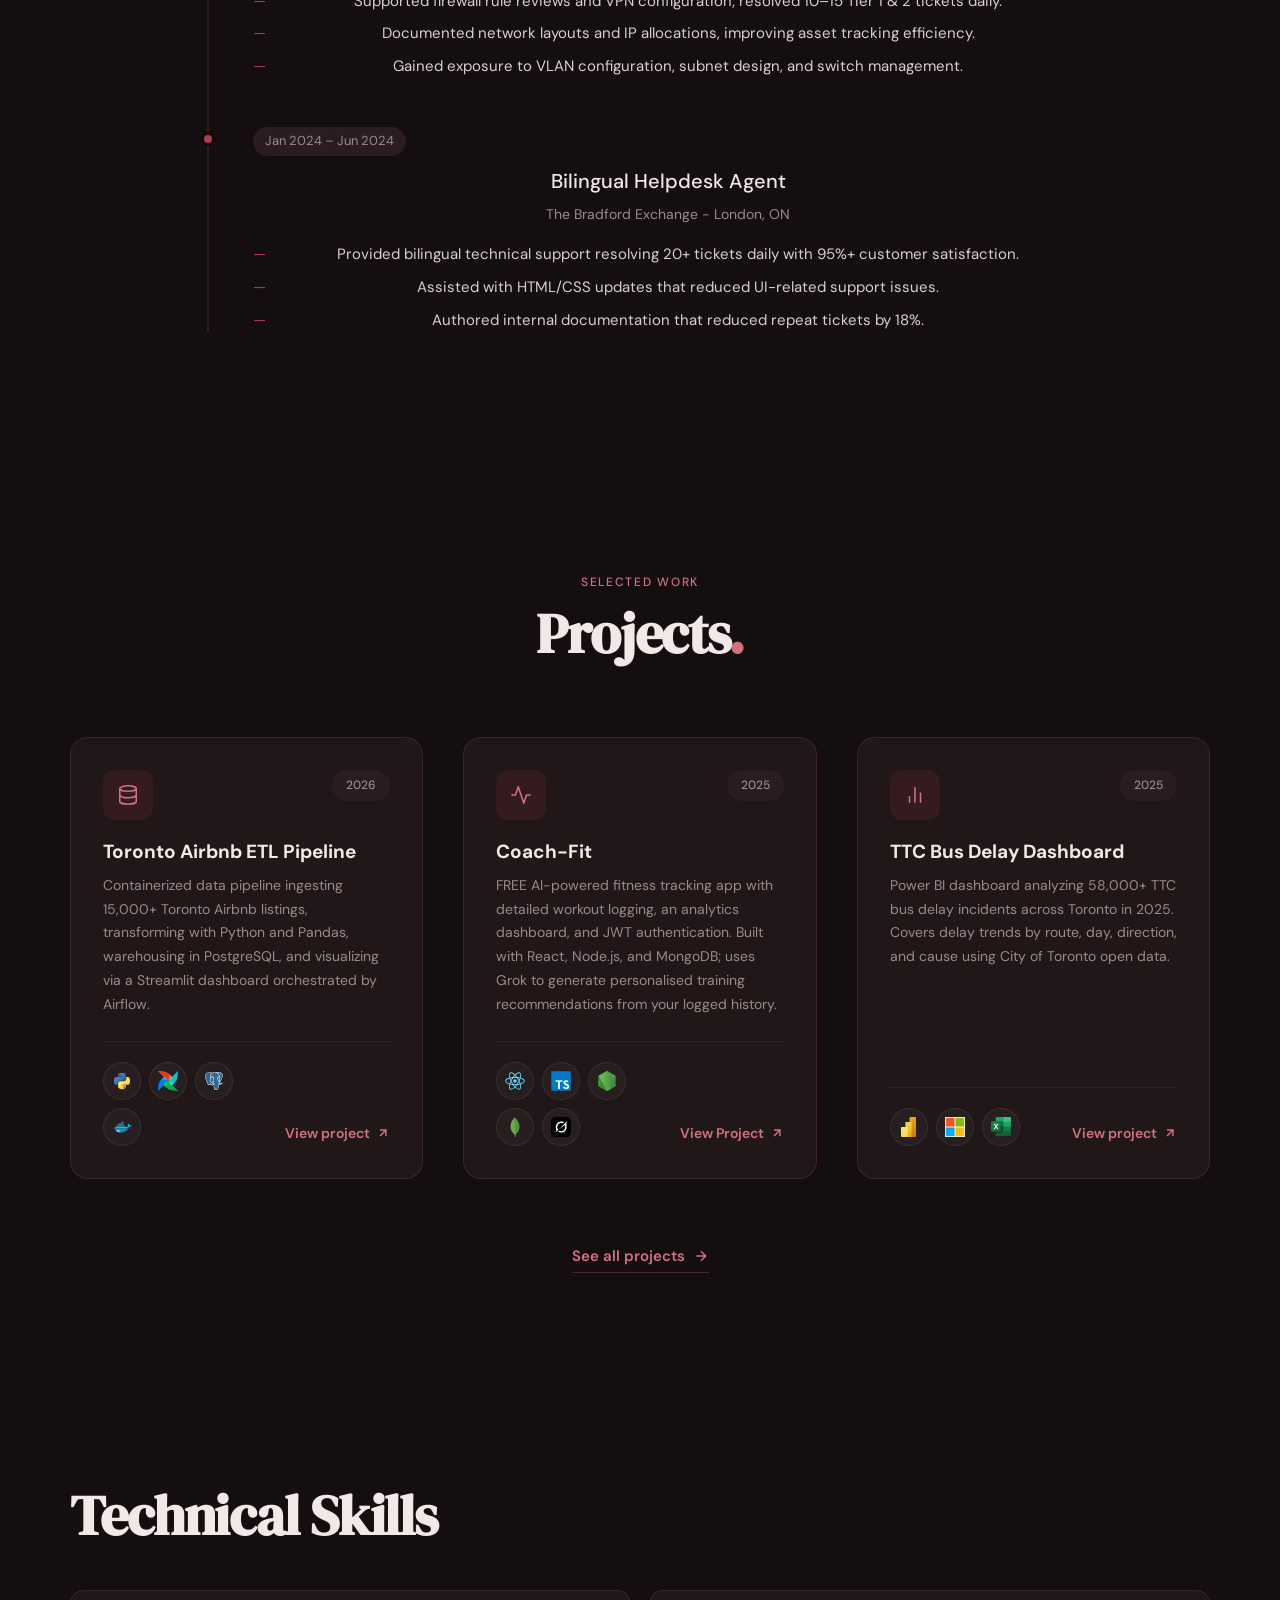
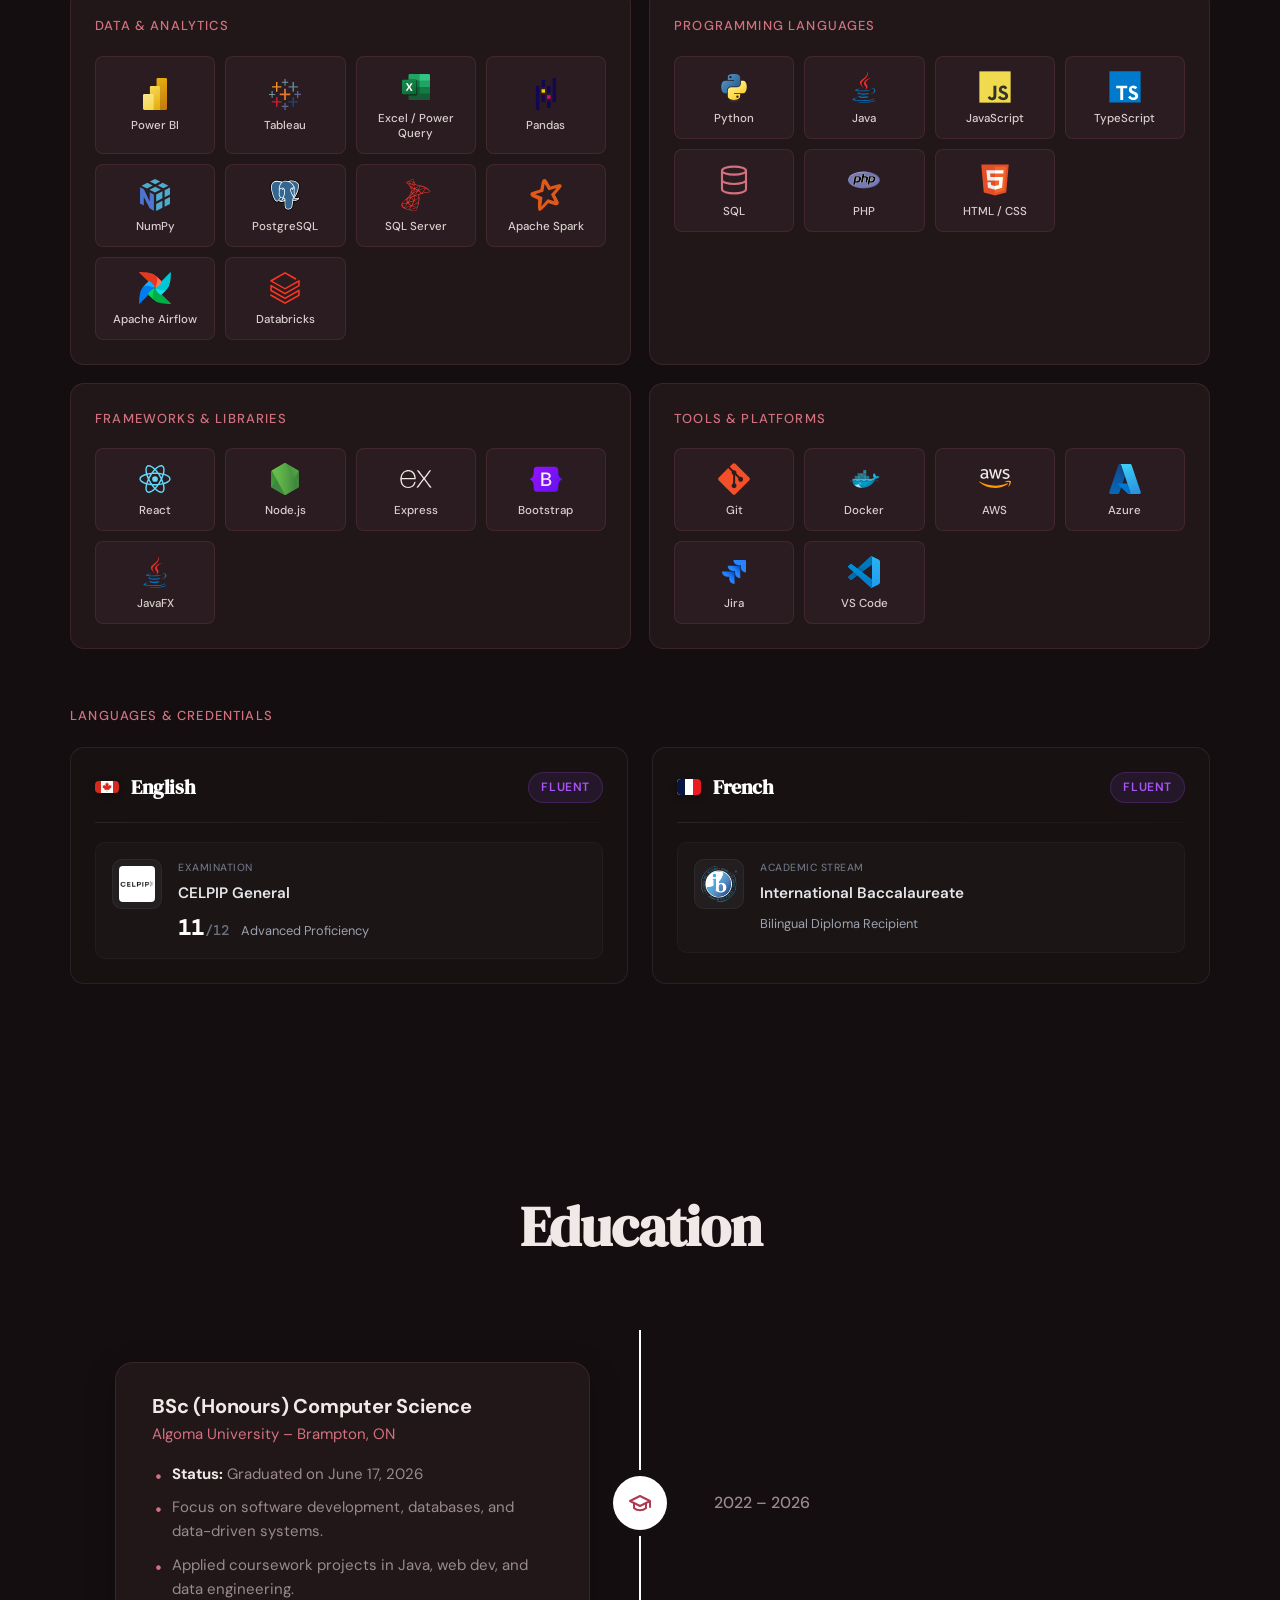
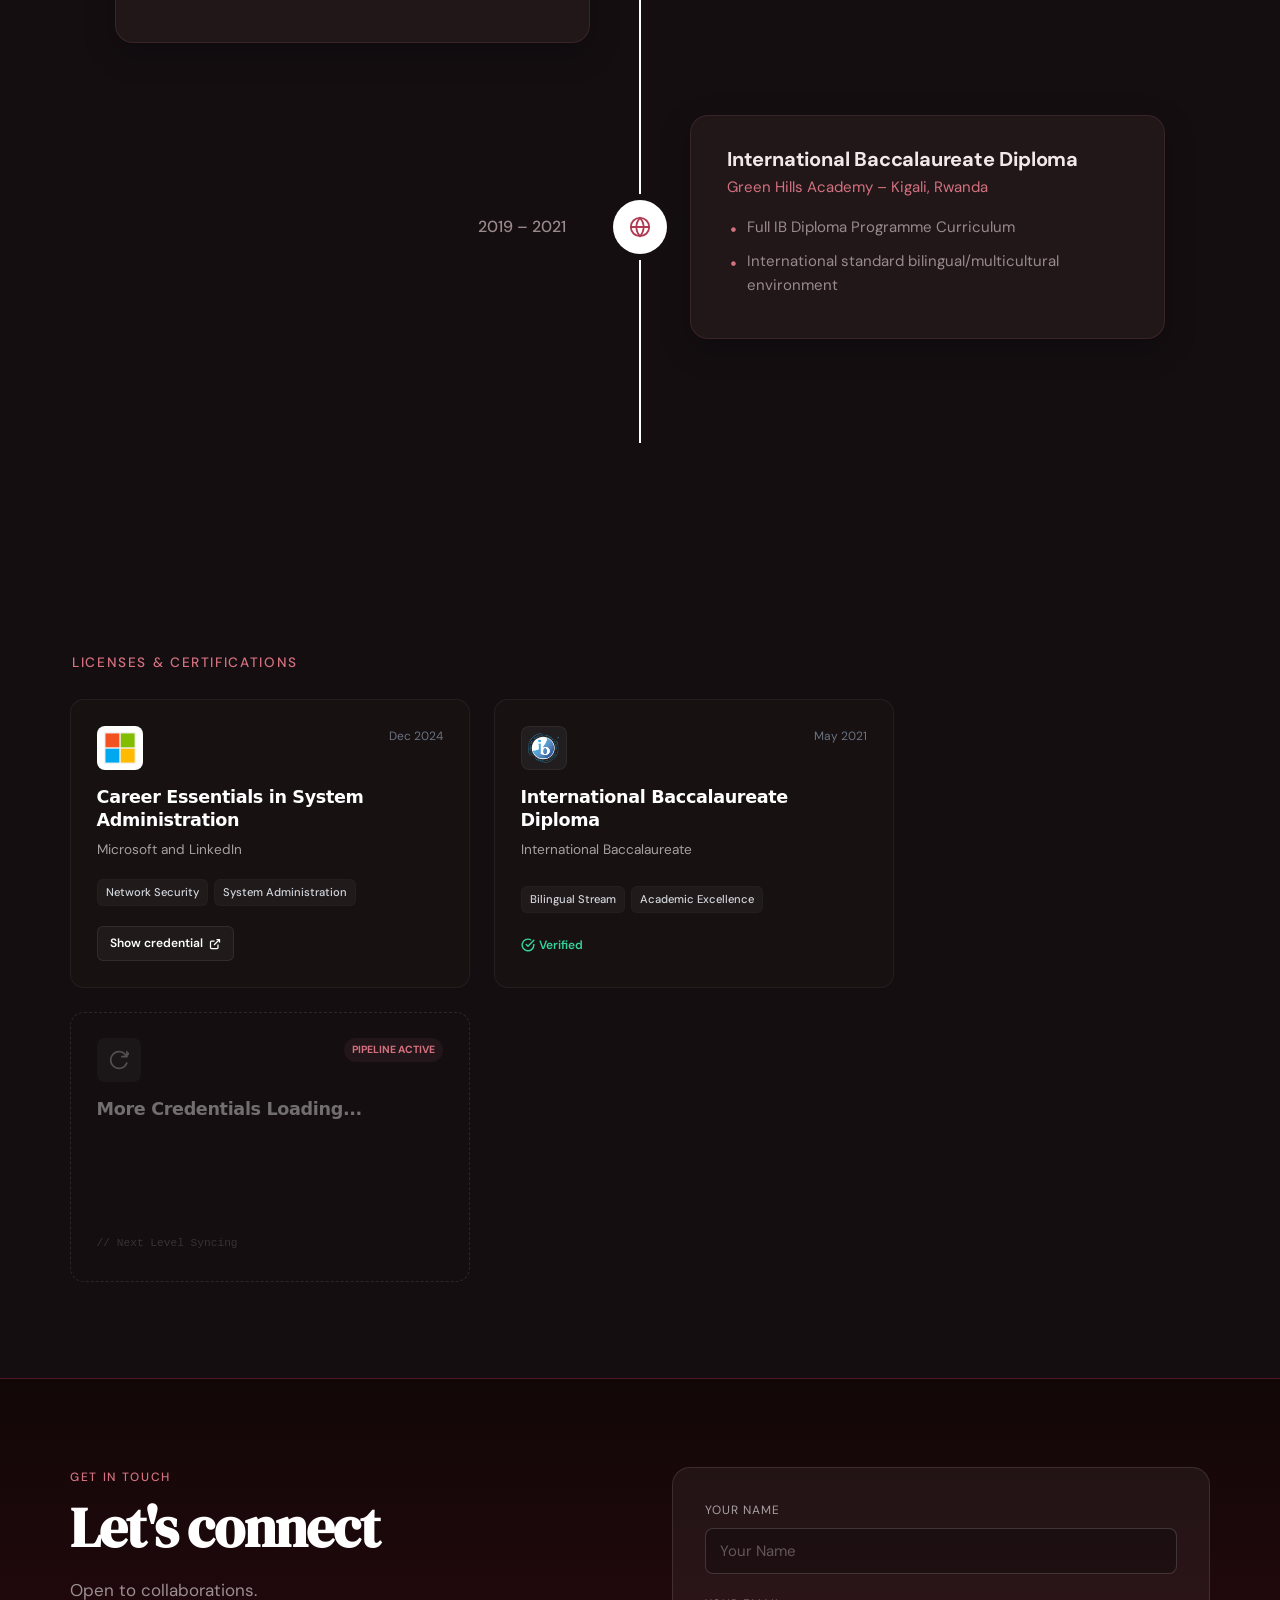
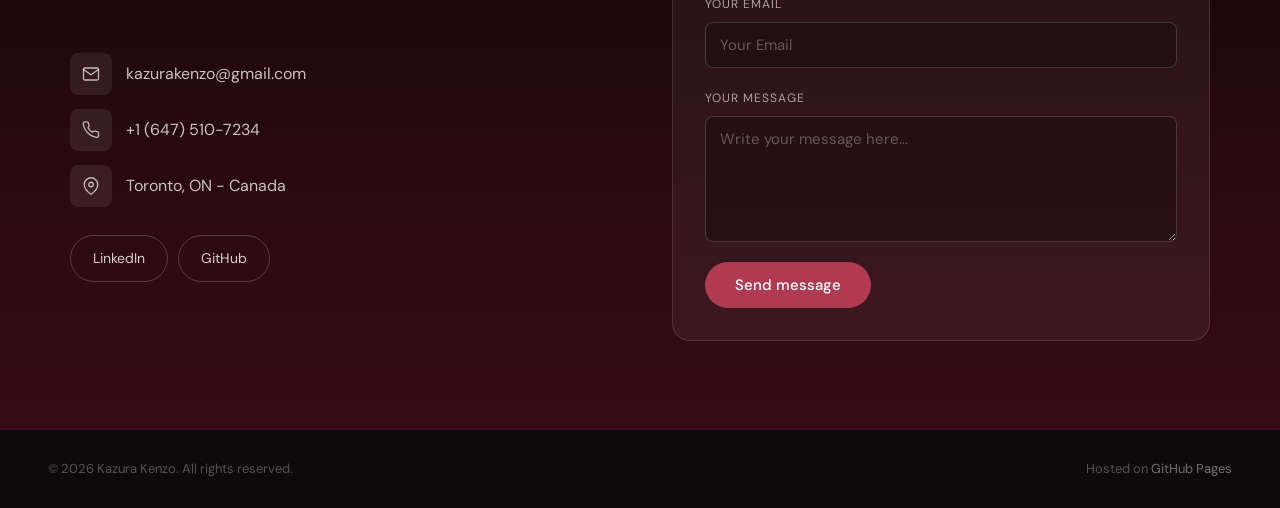
==== commit 44480031: "Update index.html" ====
--- a/index.html
+++ b/index.html
@@ -212,7 +212,7 @@
             <div class="tech-icon-circle" title="Grok"><img src="assets/icons/Grok-logo.svg" alt="Gemini"/></div>
           </div>
           <div class="card-links-group">
-          <a href="projects#coachfit" target="_blank" rel="noopener" class="card-link">Try it Live<svg viewBox="0 0 24 24" width="16" height="16"><line x1="7" y1="17" x2="17" y2="7"/><polyline points="7 7 17 7 17 17"/></svg></a>
+          <a href="projects#coachfit" target="_blank" rel="noopener" class="card-link">View Project <svg viewBox="0 0 24 24" width="16" height="16"><line x1="7" y1="17" x2="17" y2="7"/><polyline points="7 7 17 7 17 17"/></svg></a>
 
             </a>
           </div>
